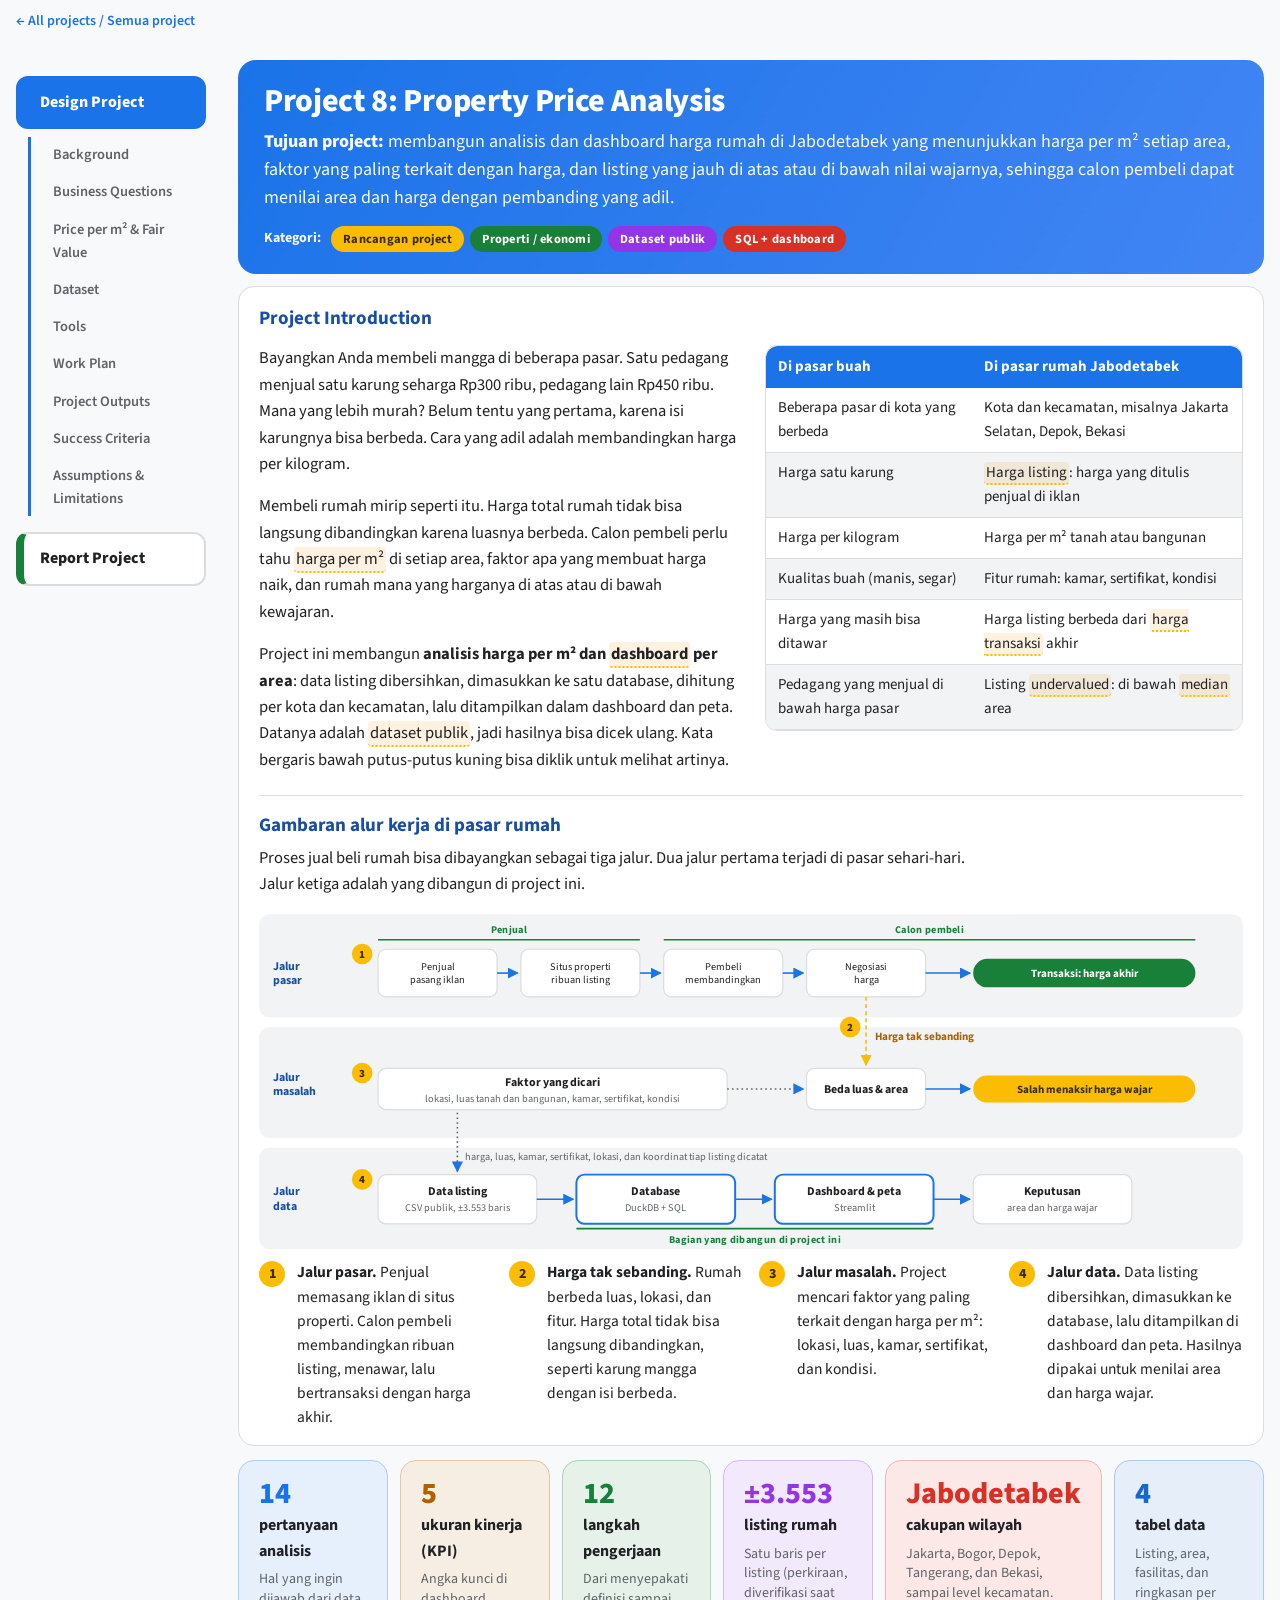
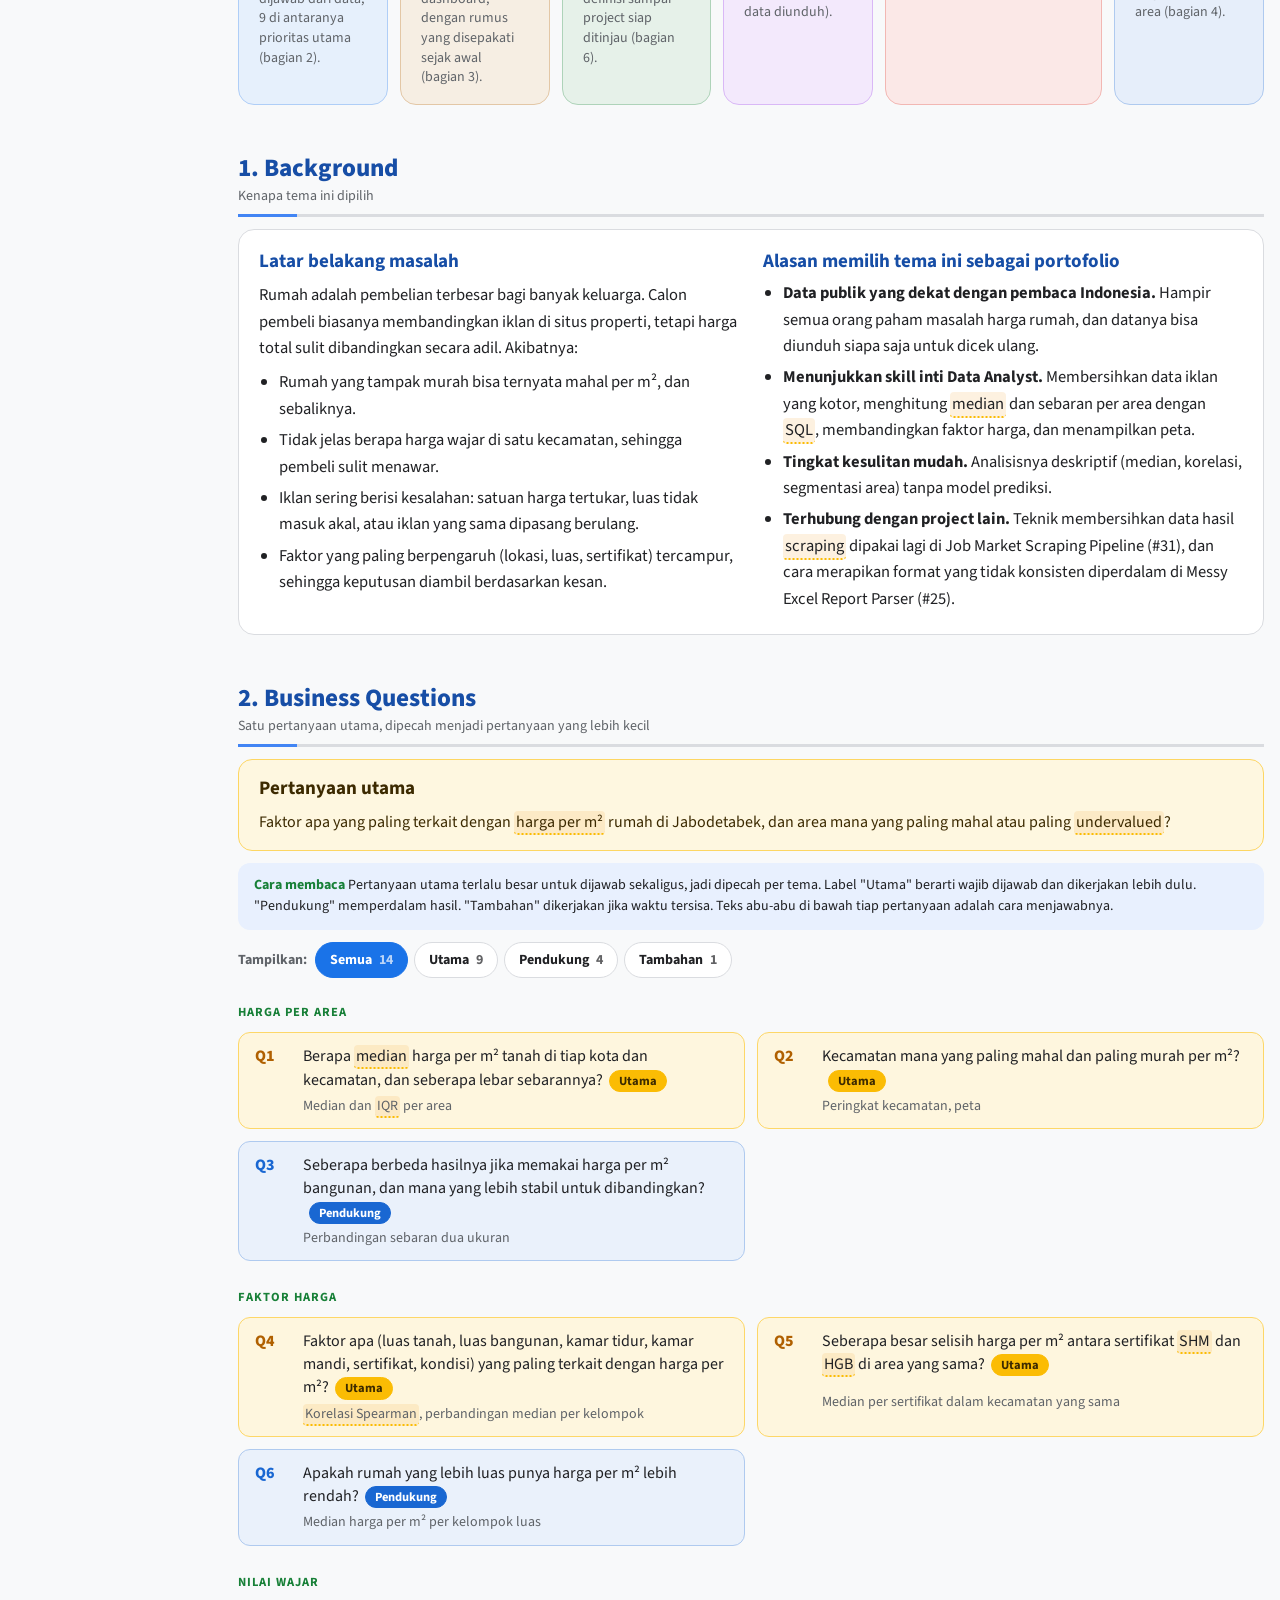
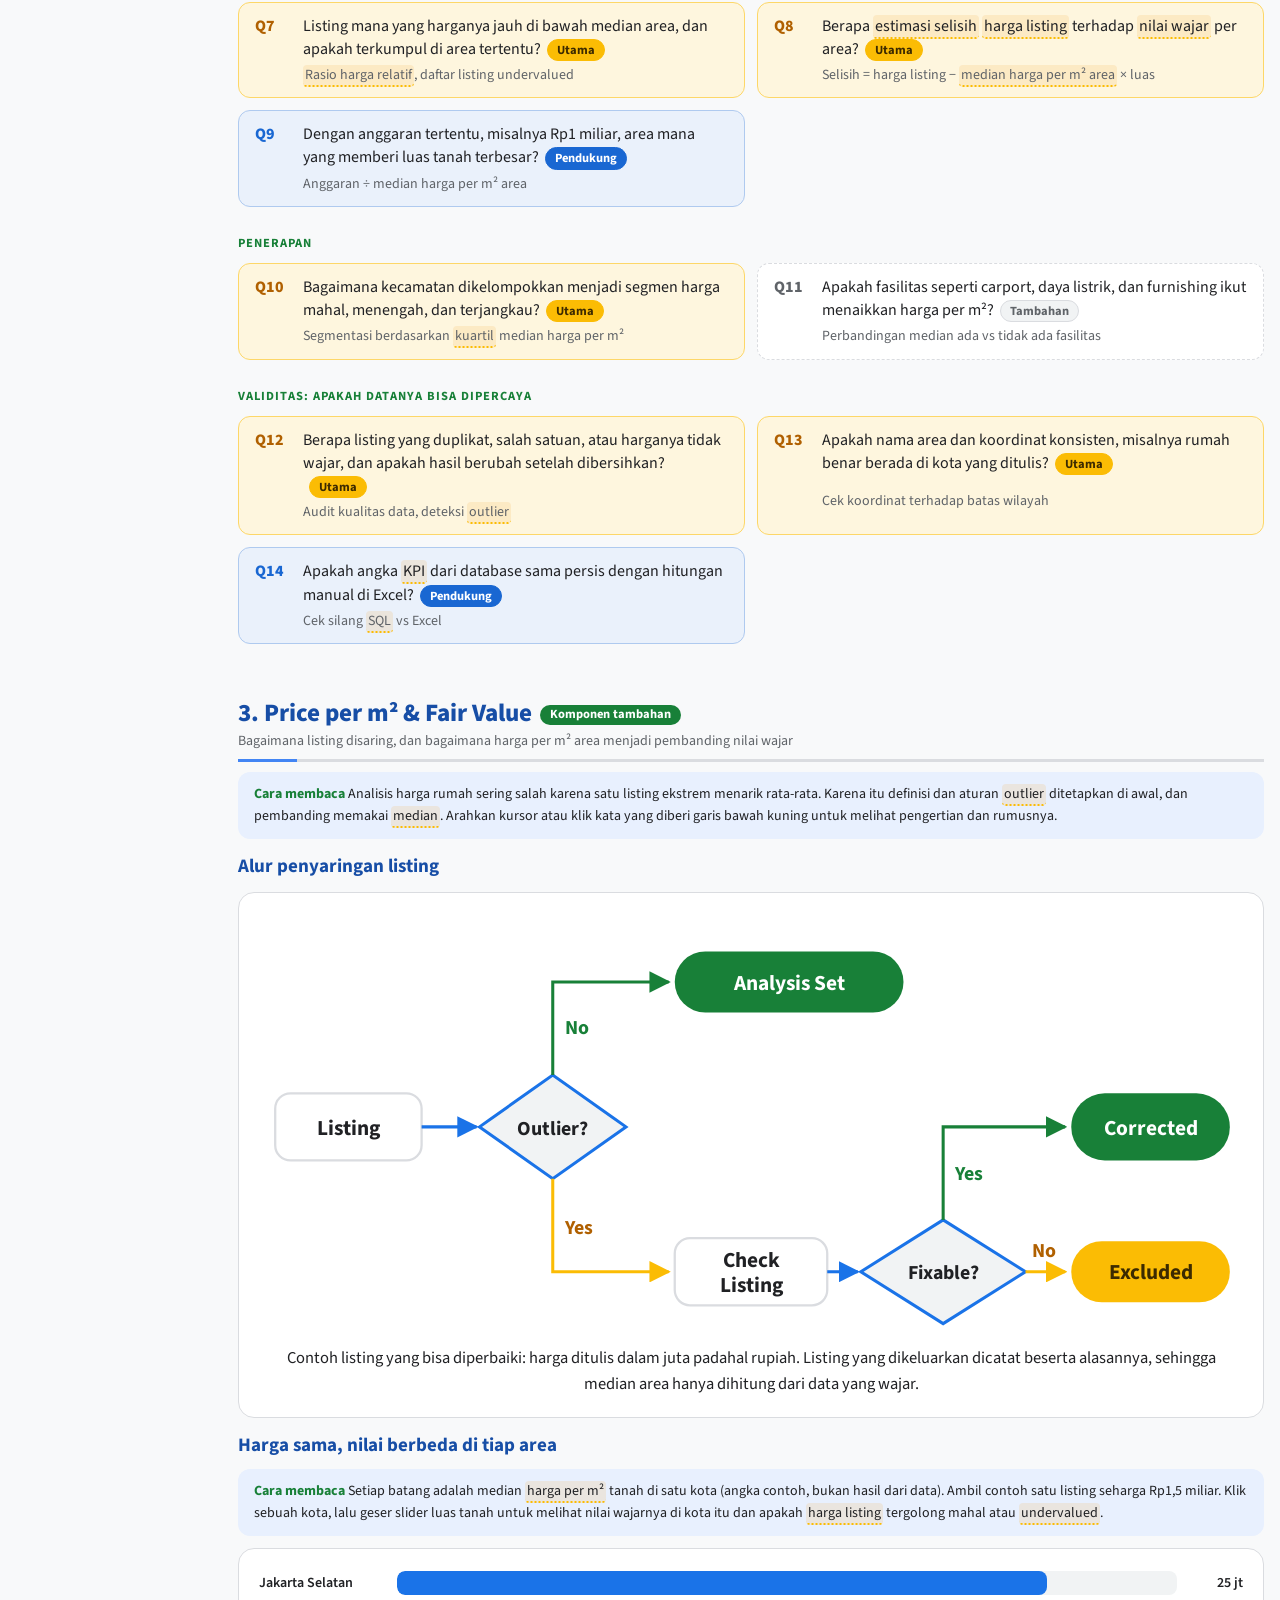
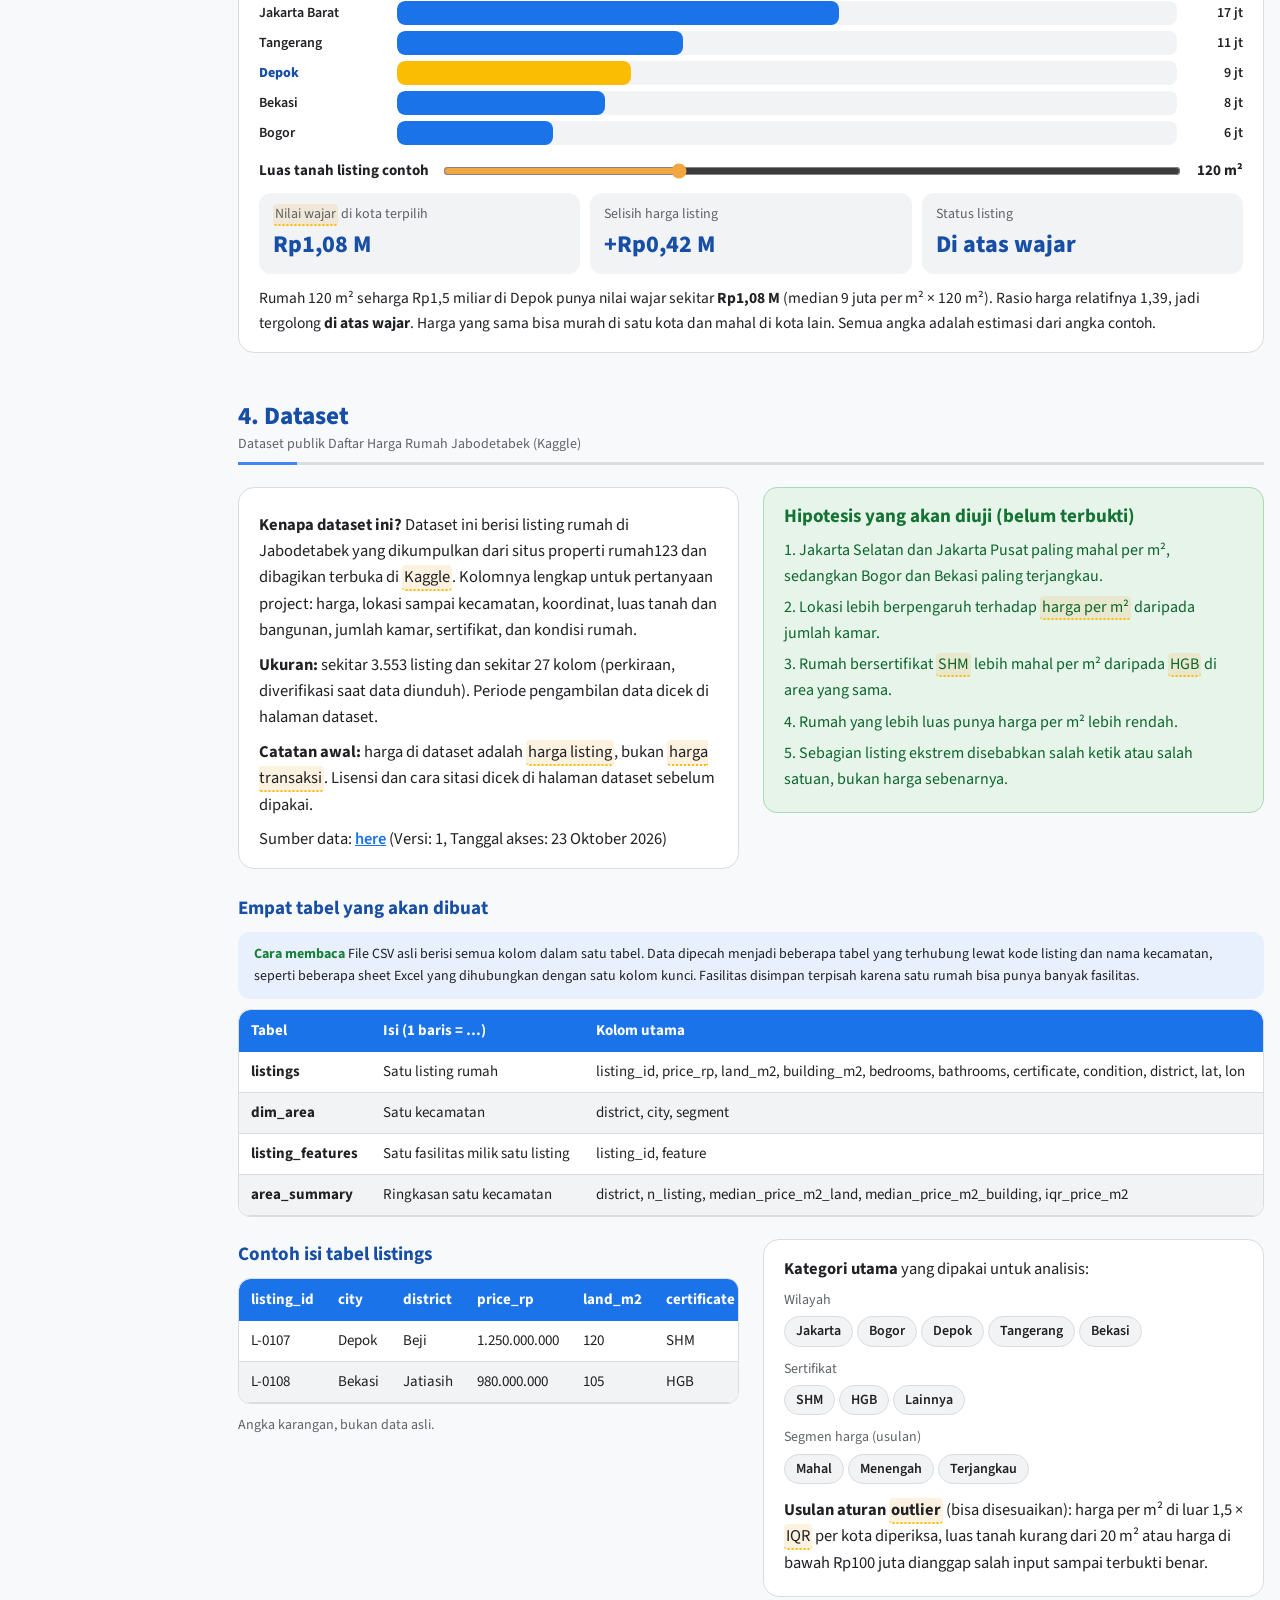
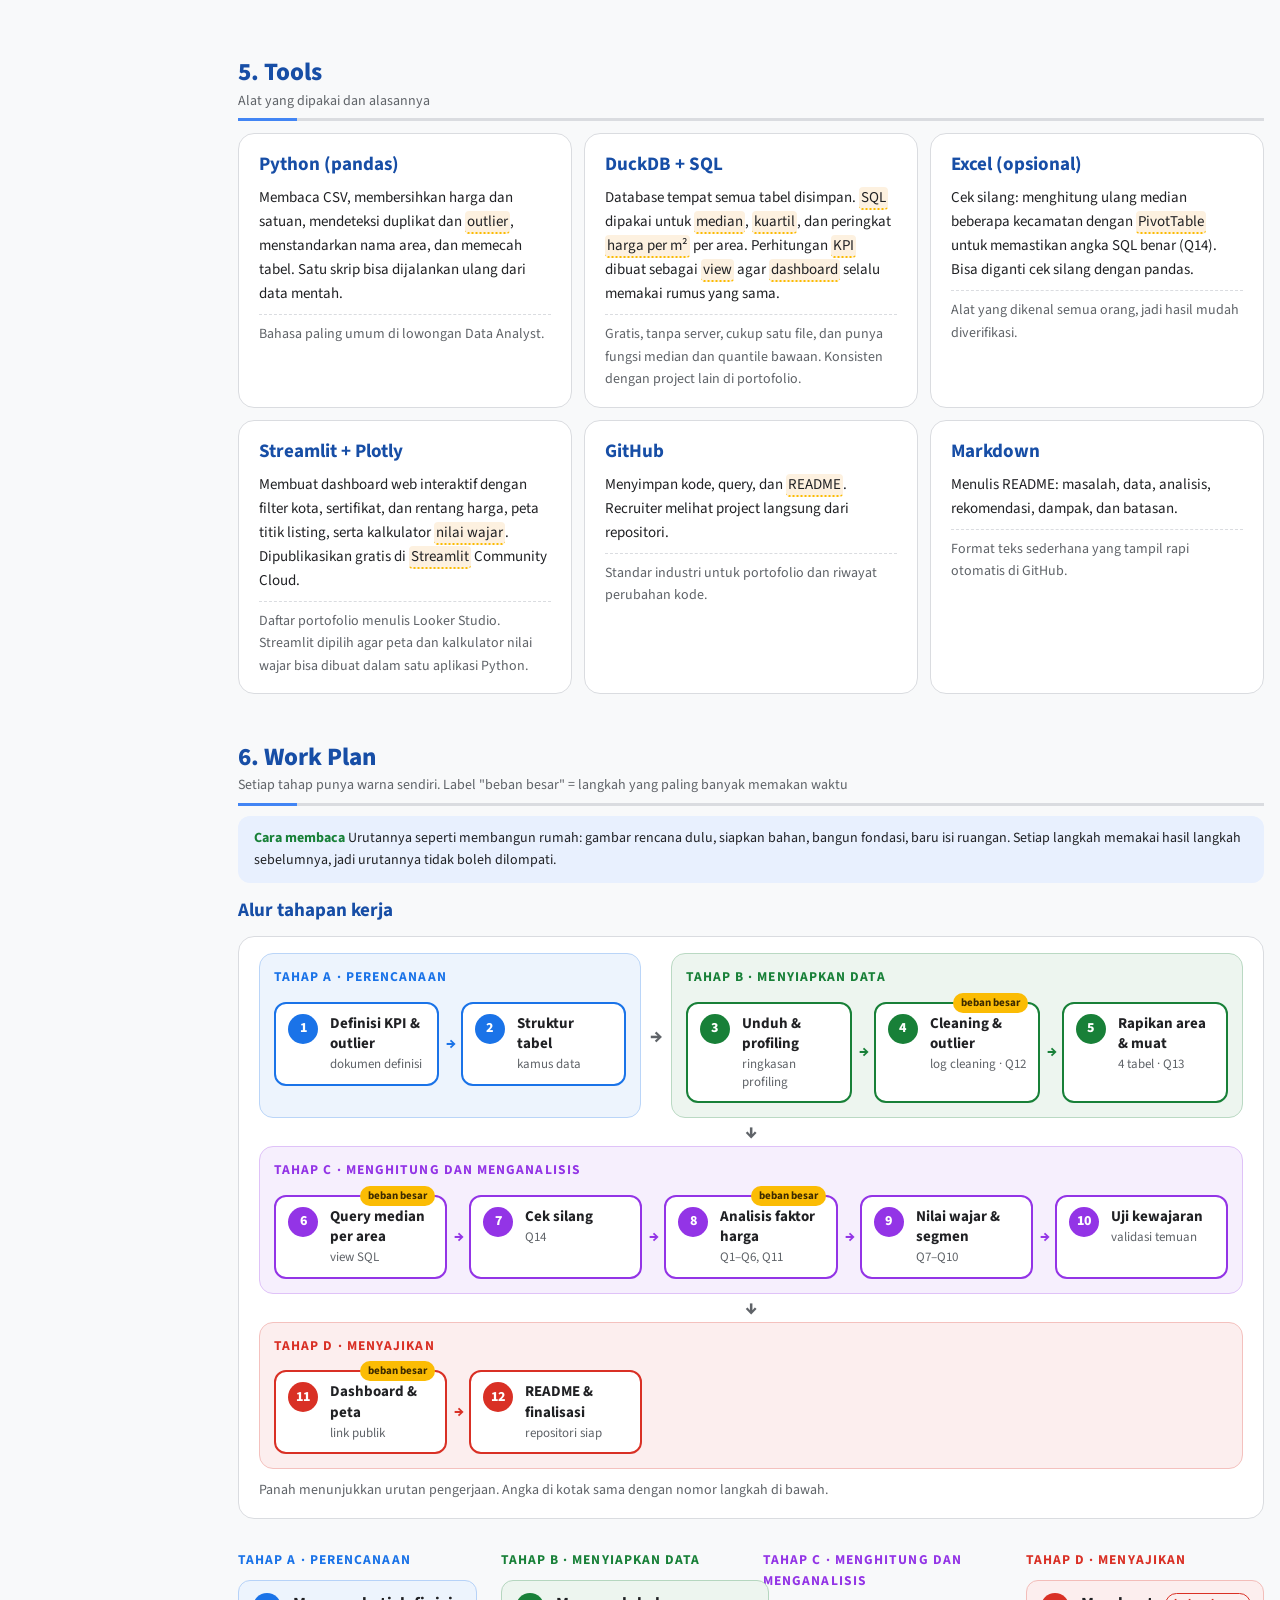
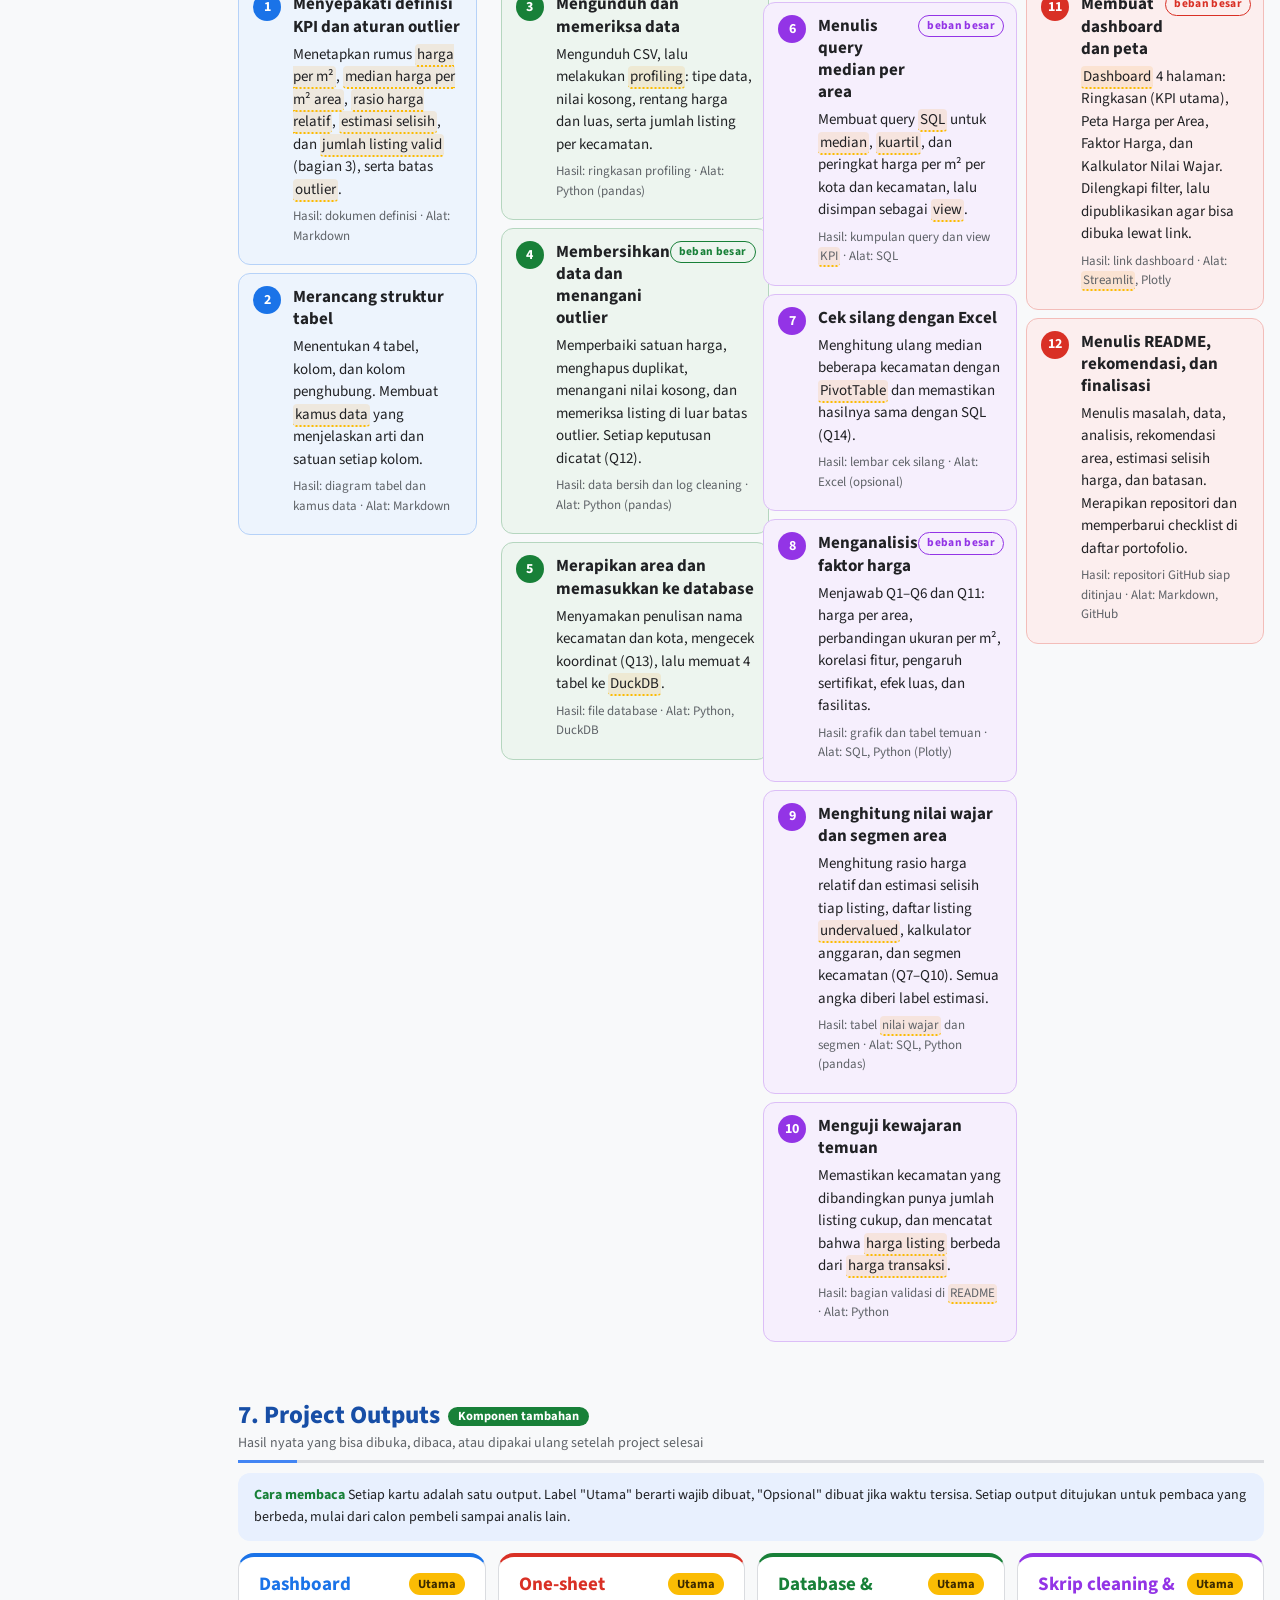
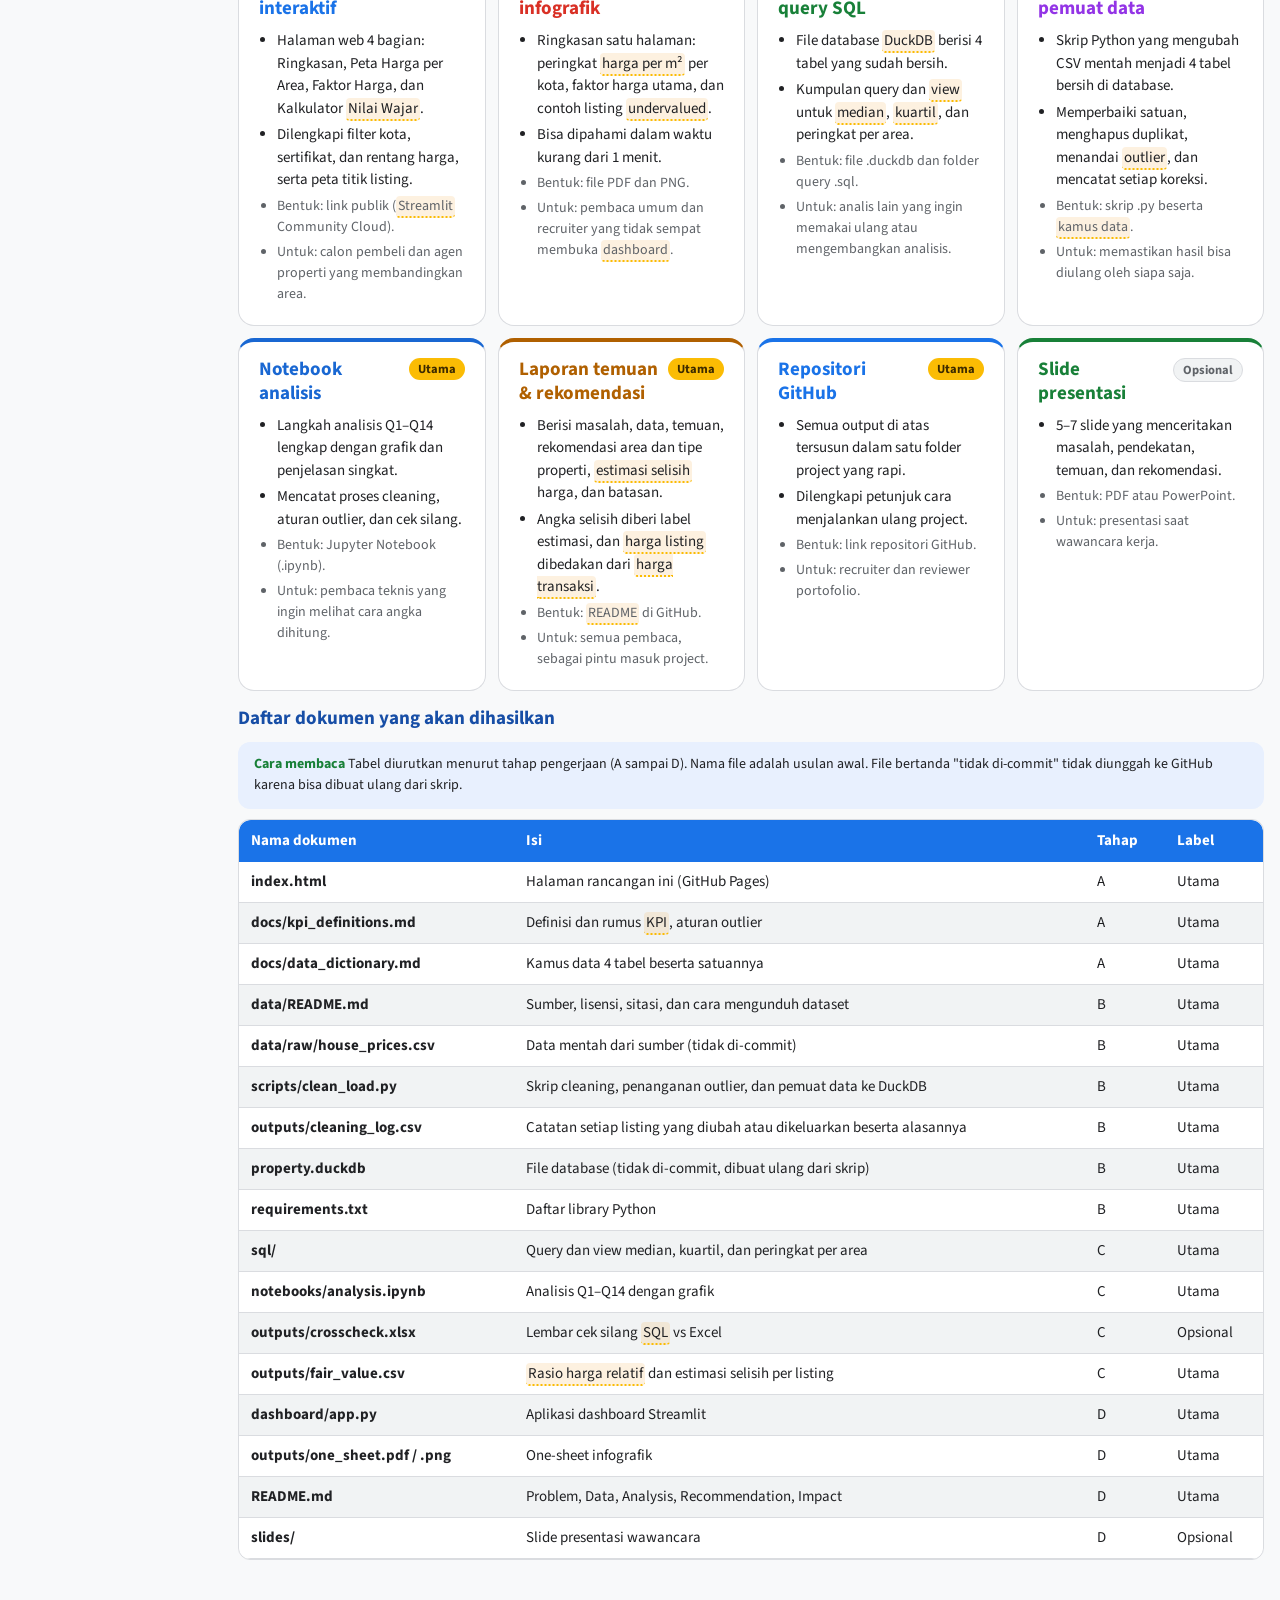
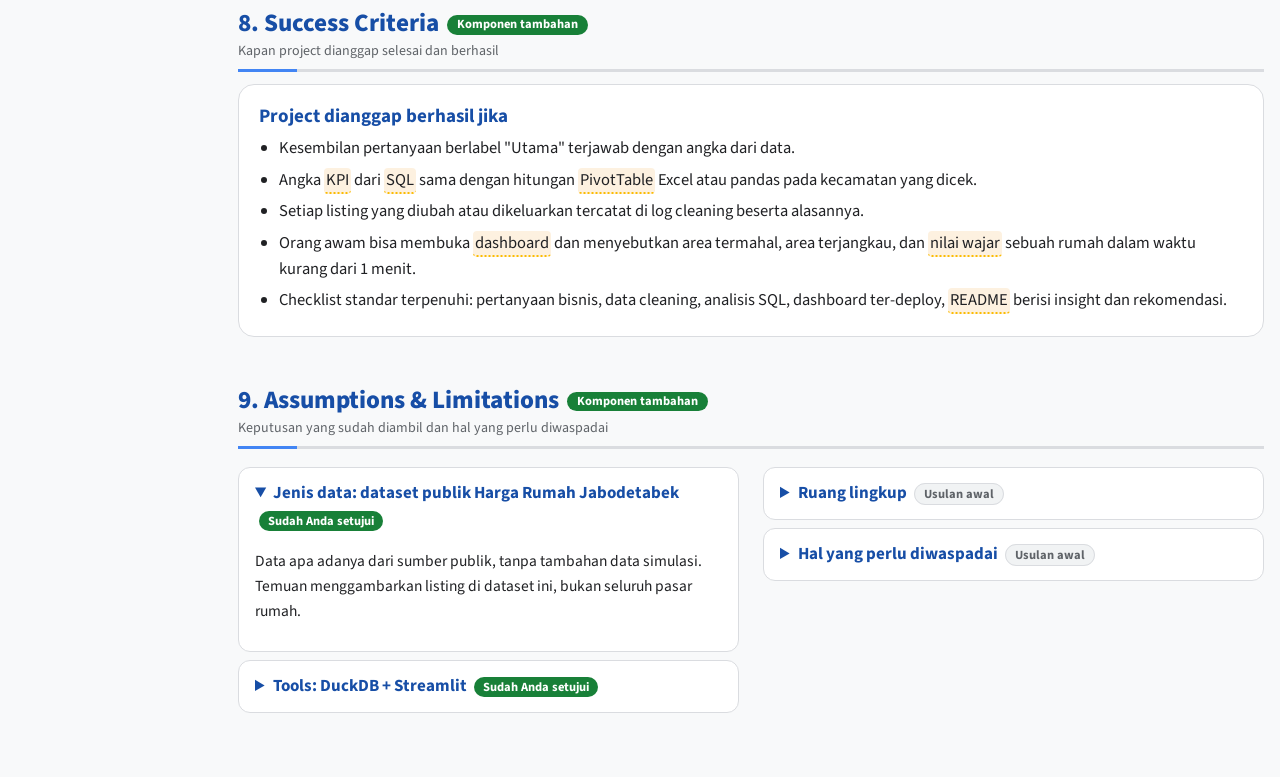
==== design-and-report/index.html @ ca3e6ab9 "Project 8: pipeline cleaning dan analisis, struktur design-and-report, README hasil Co-Authored-By: " ====
<!doctype html>
<html lang="id">
<head>
<meta charset="utf-8">
<meta name="viewport" content="width=device-width,initial-scale=1,viewport-fit=cover">
<title>Project 8: Property Price Analysis</title>
<meta name="claude:viewport-fit-sides" content="cover">
<meta name="description" content="Rancangan project portofolio Data Analyst: analisis harga rumah per m² di Jabodetabek, faktor harga, dan listing di atas atau di bawah nilai wajar, dengan SQL dan dashboard.">
<link rel="preconnect" href="https://fonts.googleapis.com"><link rel="preconnect" href="https://fonts.gstatic.com" crossorigin>
<link rel="stylesheet" href="https://fonts.googleapis.com/css2?family=Source+Sans+3:wght@400;600;700;800&display=swap">
<style>
/* Layout: tema terang ala Google (single theme, sengaja): latar putih keabuan, kartu putih;
   biru = struktur, kuning = penanda utama, hijau = info pendukung, merah = aksen.
   Skala huruf: H1 32 · H2 25 · H3 19 · body 16.5 · keterangan 14 · label 12.5 */
:root{color-scheme:light;
--bg:#F8F9FA;--card:#FFFFFF;--sub:#F1F3F4;--line:#DADCE0;
--ink:#202124;--head:#174EA6;--mut:#5F6368;
--navy:#1A73E8;--navy-ink:#FFFFFF;--teal:#188038;--amber:#FBBC04;--amber-ink:#3C2A00;--bar:#1A73E8;--soft:#E8F0FE;
--gb:#4285F4;--gr:#EA4335;--gy:#FBBC04;--gg:#34A853;
--navyH:#1A73E8;--amberH:#B06000;--tealH:#188038;--plumH:#9334E6;--roseH:#D93025;--skyH:#1967D2;--onph:#fff;
--f:"Source Sans 3",Calibri,Carlito,"Segoe UI",Arial,sans-serif;
--h1:clamp(26px,2.6vw,32px);--h2:clamp(21px,2vw,25px);--h3:19px;--body:16.5px;--small:14px;--label:12.5px}
[hidden]{display:none!important}
*{box-sizing:border-box}html{scroll-padding-top:64px;scroll-behavior:smooth}
body{margin:0;background:var(--bg);color:var(--ink);font:400 var(--body)/1.6 var(--f)}
body::before{content:"";position:fixed;inset:0 0 auto;height:env(safe-area-inset-top,0px);background:var(--bg);z-index:10}
main{max-width:880px;margin:0 auto;padding-block:16px 56px;padding-left:max(16px,env(safe-area-inset-left,0px));padding-right:max(16px,env(safe-area-inset-right,0px))}
b,strong{font-weight:700}
nav{position:sticky;top:env(safe-area-inset-top,0px);z-index:9;background:var(--bg);padding:8px 0;display:flex;gap:6px;overflow-x:auto}
nav a{flex:none;background:var(--card);border:1px solid var(--line);color:var(--ink);text-decoration:none;border-radius:999px;padding:6px 14px;font-size:var(--small);font-weight:600}
nav a:hover,nav a:focus-visible{background:var(--amber);border-color:var(--amber);color:var(--amber-ink);outline:none}
.banner{background:var(--navy);color:var(--navy-ink);border-radius:18px;padding:22px 26px}
.banner h1{margin:0 0 8px;font-size:var(--h1);font-weight:800;line-height:1.2;text-wrap:balance;letter-spacing:-.01em}.banner p{margin:0;font-size:18px;line-height:1.55;opacity:.97}.banner .goal b{font-weight:800}
.tags{display:flex;gap:6px;flex-wrap:wrap;margin-top:14px}
.tags{align-items:center}.tlab{font-size:var(--small);font-weight:700;margin-right:4px;opacity:.95}
.tag{border-radius:999px;padding:3px 12px;font-size:var(--label);font-weight:700;background:rgba(255,255,255,.2);letter-spacing:.02em}.tag.a{background:var(--amber);color:var(--amber-ink)}
.card{border-radius:16px;padding:16px 20px;background:var(--card);border:1px solid var(--line);margin:12px 0}
.card p{margin:8px 0}
h2{font-size:var(--h2);font-weight:800;color:var(--head);margin:48px 0 10px;padding-bottom:8px;border-bottom:2px solid var(--line);line-height:1.25;text-wrap:balance}
h2 small{display:block;font-size:var(--small);font-weight:400;color:var(--mut);margin-top:4px}
h3{font-size:var(--h3);font-weight:700;color:var(--head);margin:16px 0 6px;line-height:1.3}
.card h3:first-child,.card>div>h3:first-child{margin-top:4px}
.add{display:inline-block;vertical-align:middle;margin-left:8px;border-radius:999px;padding:2px 10px;font-size:var(--label);font-weight:700;background:var(--teal);color:#fff}
.how{background:var(--soft);border-radius:12px;padding:12px 16px;margin:10px 0;font-size:var(--small);line-height:1.55;color:var(--ink)}.how::before{content:"Cara membaca ";font-weight:700;color:var(--teal)}
.callout{border-radius:14px;padding:14px 20px;margin:12px 0;font-size:16px}.callout h4{margin:0 0 6px;font-size:var(--h3);font-weight:700}.callout p{margin:6px 0}
.callout.a{background:var(--amber);color:var(--amber-ink)}.callout.g{background:var(--teal);color:#fff}
.kpis{display:grid;grid-template-columns:repeat(3,1fr);gap:12px;margin:14px 0}.kpis .card{margin:0}
.kpi .v{font-size:30px;font-weight:800;display:block;line-height:1.15;color:var(--head);font-variant-numeric:tabular-nums}.kpi .l{display:block;font-weight:700;font-size:16px;margin-top:2px}.kpi .d{display:block;font-size:var(--small);line-height:1.4;margin-top:6px;color:var(--mut)}
.kpi.t{background:var(--teal);border-color:var(--teal);color:#fff}.kpi.am{background:var(--amber);border-color:var(--amber);color:var(--amber-ink)}
.kpi.t .v,.kpi.t .d,.kpi.am .v,.kpi.am .d{color:inherit}
table{border-collapse:collapse;width:100%;font-size:15px;background:var(--card);border-radius:12px;overflow:hidden}
th{background:var(--navy);color:var(--navy-ink);padding:9px 12px;text-align:left;vertical-align:top;font-weight:700}
td{padding:8px 12px;border-bottom:1px solid var(--line);vertical-align:top}
tr:nth-child(odd) td{background:var(--sub)}
.scroll{overflow-x:auto;border:1px solid var(--line);border-radius:12px;margin:10px 0}
.q{background:var(--card);border:1px solid var(--line);border-radius:12px;padding:12px 16px;margin:6px 0;display:grid;grid-template-columns:40px 1fr;gap:4px 8px;font-size:16px;line-height:1.45}
.q .id{font-weight:800;color:var(--head)}.q .m{grid-column:2;font-size:var(--small);color:var(--mut)}
.pri{display:inline-block;border-radius:999px;padding:1px 9px;font-size:var(--label);font-weight:700;margin-left:6px;background:var(--sub);border:1px solid var(--line);color:var(--mut)}.pri.M{background:var(--amber);border-color:var(--amber);color:var(--amber-ink)}.pri.S{background:var(--navy);border-color:var(--navy);color:#fff}
.theme{font-size:var(--label);font-weight:700;color:var(--teal);margin:20px 0 4px;text-transform:uppercase;letter-spacing:.08em}
.flow{display:flex;flex-wrap:wrap;align-items:center;gap:6px;margin:8px 0}
.flow span{border-radius:999px;padding:5px 12px;font-size:var(--small);font-weight:700;background:var(--sub);border:1px solid var(--line)}
.flow span.ng{background:var(--amber);border-color:var(--amber);color:var(--amber-ink)}.flow span.ok{background:var(--teal);border-color:var(--teal);color:#fff}.flow i{font-style:normal;color:var(--mut);font-size:var(--small)}
.row{display:flex;align-items:center;gap:8px;margin:6px 0;width:100%;font:inherit;font-size:var(--small);color:var(--ink);background:none;border:0;padding:0;cursor:pointer;text-align:left}
.row .n{width:96px;flex:none;font-weight:600}.row .tr{flex:1;background:var(--sub);border-radius:8px;height:24px;position:relative;overflow:hidden}
.row .b{position:absolute;left:0;top:0;bottom:0;border-radius:8px;background:var(--bar);transition:width .25s}
.row.sel .b{background:var(--amber)}.row.sel .n{color:var(--head);font-weight:800}
.row .c{width:58px;text-align:right;flex:none;font-variant-numeric:tabular-nums;font-weight:600}
.row:focus-visible{outline:3px solid var(--amber);outline-offset:2px;border-radius:8px}
.ctl{display:flex;align-items:center;gap:12px;margin:14px 0 10px;font-weight:700;font-size:15px}.ctl input{flex:1;accent-color:#F2A541}.ctl output{min-width:48px;text-align:right}
.res{display:grid;grid-template-columns:repeat(3,1fr);gap:10px;margin-top:10px}.res div{background:var(--sub);border-radius:12px;padding:10px 14px;font-size:var(--small);color:var(--mut)}.res b{display:block;font-size:24px;font-weight:800;color:var(--head);font-variant-numeric:tabular-nums}
.steps{counter-reset:s;display:grid;gap:8px;margin:10px 0;padding:0;list-style:none}
.steps li{background:var(--card);border:1px solid var(--line);border-radius:12px;padding:12px 14px 12px 54px;position:relative}
.steps li::before{counter-increment:s;content:counter(s);position:absolute;left:14px;top:12px;width:28px;height:28px;border-radius:50%;background:var(--navy);color:#fff;font-weight:700;display:grid;place-items:center;font-size:14px}
.steps li.L::before{background:var(--amber);color:var(--amber-ink)}
.steps b.t{display:block;font-size:17px;color:var(--head);line-height:1.3}.steps p{margin:6px 0;font-size:15px;line-height:1.5}.steps .meta{font-size:13px;color:var(--mut)}
.phase{font-size:var(--label);font-weight:700;color:var(--teal);margin:18px 0 0;text-transform:uppercase;letter-spacing:.08em}
.tools{display:grid;grid-template-columns:repeat(2,1fr);gap:12px;margin:12px 0}.tools .card{margin:0}
.tools b{display:block;font-size:var(--h3);color:var(--head)}.tools .r{font-size:15px;margin:6px 0 0}.tools .alt{font-size:var(--small);color:var(--mut);margin:8px 0 0;padding-top:8px;border-top:1px dashed var(--line)}
details{background:var(--card);border:1px solid var(--line);border-radius:12px;padding:12px 16px;margin:8px 0}summary{cursor:pointer;font-weight:700;font-size:17px;color:var(--head)}details p{font-size:15.5px}
.pill{border-radius:999px;padding:1px 9px;font-size:var(--label);font-weight:700;background:var(--teal);color:#fff;margin-left:4px}.pill.d{background:var(--sub);border:1px solid var(--line);color:var(--mut)}
.chip{display:inline-block;border-radius:999px;padding:3px 11px;margin:3px 4px 3px 0;font-size:var(--small);font-weight:600;background:var(--sub);border:1px solid var(--line)}
.tm{border-bottom:2px dotted var(--amber);background:rgba(242,165,65,.16);border-radius:4px;padding:0 2px;cursor:help}
#tip{position:fixed;display:none;max-width:320px;white-space:pre-line;background:#202124;color:#fff;padding:10px 12px;border-radius:12px;font-size:var(--small);line-height:1.4;z-index:20;box-shadow:0 6px 20px rgba(0,0,0,.25)}
ul.tight{margin:6px 0;padding-left:20px}ul.tight li{margin:5px 0}
.intro>.layout{grid-column:1/-1}
.layout{margin-top:14px;padding-top:14px;border-top:1px solid var(--line)}.layout .lead{margin:4px 0 10px;max-width:90ch}
.figw{overflow-x:auto;margin:8px 0}.figw svg{display:block;width:100%;min-width:860px;height:auto;font-family:var(--f)}
.figw .lane{fill:var(--sub)}.figw .box{fill:var(--card);stroke:var(--line);stroke-width:1.5}.figw .box.hi{stroke:var(--bar);stroke-width:2.5}
.figw text{fill:var(--ink)}.figw .ln{font-size:15px;font-weight:700;fill:var(--head)}.figw .gl{font-size:13px;font-weight:700;fill:var(--teal);letter-spacing:.03em}
.figw .bt{font-size:13px}.figw .b{font-size:15px;font-weight:700}.figw .st{font-size:13px;fill:var(--mut)}
.figw .grp{stroke:var(--teal);stroke-width:2}.figw .ar{stroke:var(--bar);stroke-width:2}.figw .ah{fill:var(--bar)}
.figw .ng,.figw .ngs{stroke:var(--amber);stroke-width:2;stroke-dasharray:5 4}.figw .aha{fill:var(--amber)}.figw .nl{font-size:14px;font-weight:700;fill:var(--amberH)}
.figw .dt{stroke:var(--mut);stroke-width:2;stroke-dasharray:2 4}
.figw .okb{fill:var(--teal)}.figw .scb{fill:var(--amber)}.figw .wt{fill:#fff;font-size:14px;font-weight:700}.figw .at{fill:var(--amber-ink);font-size:14px;font-weight:700}
.figw .mk{fill:var(--amber)}.figw .mt{fill:var(--amber-ink);font-size:14px;font-weight:800}
.legend{counter-reset:l;list-style:none;padding:0;margin:10px 0 0;display:grid;gap:10px}
.legend li{counter-increment:l;position:relative;padding-left:38px;font-size:15.5px;line-height:1.55}
.legend li::before{content:counter(l);position:absolute;left:0;top:1px;width:26px;height:26px;border-radius:50%;background:var(--amber);color:var(--amber-ink);font-weight:800;font-size:14px;display:grid;place-items:center}
@media (min-width:1000px){.legend{grid-template-columns:repeat(4,1fr);gap:16px}}
.kpi{--h:var(--navyH);background:color-mix(in srgb,var(--h) 11%,var(--card));border-color:color-mix(in srgb,var(--h) 35%,var(--card))}
.kpi .v{color:var(--h)}.kpi .l{color:var(--ink)}.kpi .d{color:var(--mut)}
.q[data-p="M"]{background:color-mix(in srgb,var(--amber) 13%,var(--card));border-color:color-mix(in srgb,var(--amber) 60%,var(--card))}
.q[data-p="S"]{background:color-mix(in srgb,var(--skyH) 9%,var(--card));border-color:color-mix(in srgb,var(--skyH) 35%,var(--card))}
.q[data-p="N"]{border-style:dashed}
.q[data-p="M"] .id{color:var(--amberH)}.q[data-p="S"] .id{color:var(--skyH)}.q[data-p="N"] .id{color:var(--mut)}
.pri.S{background:var(--skyH);border-color:var(--skyH);color:var(--onph)}
.fbar{display:flex;flex-wrap:wrap;align-items:center;gap:6px;margin:12px 0 4px}.fbar span{font-size:var(--small);font-weight:700;color:var(--mut);margin-right:2px}
.fb{font:inherit;font-size:var(--small);font-weight:700;cursor:pointer;border-radius:999px;padding:6px 14px;border:1px solid var(--line);background:var(--card);color:var(--ink)}
.fb i{font-style:normal;opacity:.7;margin-left:4px}.fb:hover{border-color:var(--bar)}.fb:focus-visible{outline:3px solid var(--amber);outline-offset:2px}
.fb.on{background:var(--navy);border-color:var(--navy);color:#fff}.fb.on[data-f="M"]{background:var(--amber);border-color:var(--amber);color:var(--amber-ink)}.fb.on[data-f="S"]{background:var(--skyH);border-color:var(--skyH);color:var(--onph)}
.defs p{margin:0 0 12px}.defs p:last-child{margin:0}
.fx{display:inline-block;margin:2px 0;padding:1px 9px;border-radius:8px;background:color-mix(in srgb,var(--tealH) 12%,var(--card));border:1px solid color-mix(in srgb,var(--tealH) 40%,var(--card));color:var(--tealH);font-weight:700;font-size:15px;white-space:normal}
.figw.fl svg{min-width:520px;max-width:1000px;margin:0 auto}.flowfull .card{padding:20px 24px}.flowfull .card>p{text-align:center;margin:12px 0 0}.figw .dia{fill:var(--sub);stroke:var(--bar);stroke-width:2}.figw .b2{font-size:14px;font-weight:700}
.figw .arT{fill:none;stroke:var(--teal);stroke-width:2}.figw .aht{fill:var(--teal)}.figw .arA{fill:none;stroke:var(--amber);stroke-width:2}.figw .aha2{fill:var(--amber)}
.figw .lt{font-size:13px;font-weight:700;fill:var(--tealH)}.figw .la{font-size:13px;font-weight:700;fill:var(--amberH)}
.ph .phase{color:var(--ph);font-size:13.5px}
.ph .steps li{background:color-mix(in srgb,var(--ph) 8%,var(--card));border-color:color-mix(in srgb,var(--ph) 32%,var(--card))}
.ph .steps li::before,.ph .steps li.L::before{background:var(--ph);color:var(--onph)}
.ph .steps b.t{color:var(--ink)}
.steps li.L::after{content:"beban besar";position:absolute;right:12px;top:12px;font-size:11.5px;font-weight:700;letter-spacing:.03em;padding:1px 8px;border-radius:999px;border:1px solid var(--ph,var(--amber));color:var(--ph,var(--amber))}
.steps li.L b.t{padding-right:84px}
.banner{background:linear-gradient(120deg,#1A73E8,#4285F4)}
h2{border-bottom:3px solid transparent;border-image:linear-gradient(90deg,var(--gb) 0 60px,var(--line) 60px) 1}
nav a:nth-child(4n+1):hover{background:var(--gb);border-color:var(--gb);color:#fff}nav a:nth-child(4n+2):hover{background:var(--gr);border-color:var(--gr);color:#fff}nav a:nth-child(4n+4):hover{background:var(--gg);border-color:var(--gg);color:#fff}
.callout.g{background:#E6F4EA;color:#0D652D;border:1px solid #A8DAB5}.callout.g h4{color:#137333}
.callout.a{background:#FEF7E0;color:#3C2A00;border:1px solid #FDD663}
.outs{display:grid;gap:12px;margin:12px 0}.outs .card{margin:0}
.out{--h:var(--navyH);border-top:4px solid var(--h)}
.out .oh{display:flex;align-items:flex-start;justify-content:space-between;gap:8px}.out .oh b{font-size:var(--h3);color:var(--h);line-height:1.3}
.ob{flex:none;border-radius:999px;padding:1px 9px;font-size:var(--label);font-weight:700;background:var(--amber);color:var(--amber-ink)}.ob.opt{background:var(--sub);border:1px solid var(--line);color:var(--mut)}
.out ul{margin:8px 0 0;padding-left:18px;font-size:15px;line-height:1.5}.out li{margin:4px 0}
.out li:nth-last-child(-n+2){color:var(--mut);font-size:14px}
@media (min-width:700px){.outs{grid-template-columns:repeat(2,1fr)}}
@media (min-width:1280px){.outs{grid-template-columns:repeat(4,1fr)}}
/* layar lebar: nav jadi sidebar, konten dibagi kolom */
.two{display:grid;gap:0 24px;align-items:start}.two>*{min-width:0}
.qgrid{display:grid;gap:0 12px}.qgrid>*{min-width:0}
@media (min-width:1000px){
main{max-width:1480px}
.two,.qgrid{grid-template-columns:1fr 1fr}.qgrid .theme{grid-column:1/-1}
.kpis{grid-template-columns:repeat(6,1fr)}.tools{grid-template-columns:repeat(3,1fr)}
.intro{display:grid;grid-template-columns:1fr 1fr;column-gap:28px;align-items:start}.intro h3{grid-column:1/-1}.intro>p{grid-column:1}.intro>.scroll{grid-column:2;grid-row:2/span 3;margin-top:8px}
.phases{display:grid;grid-template-columns:repeat(2,1fr);gap:0 24px}.phases>*{min-width:0}
}
@media (min-width:1280px){
main{display:grid;grid-template-columns:190px minmax(0,1fr);column-gap:32px}
main>*{grid-column:2}
main>nav{grid-column:1;grid-row:1/span 60;align-self:start;flex-direction:column;padding-top:16px}
main>nav a{border-radius:10px;font-size:15px;padding:8px 14px}
.phases{grid-template-columns:repeat(4,1fr)}
}
@media (max-width:620px){.kpis,.res{grid-template-columns:1fr 1fr}.tools{grid-template-columns:1fr}.row .n{width:78px}.banner{padding:18px}}
@media (prefers-reduced-motion:reduce){html{scroll-behavior:auto}.row .b{transition:none}}
/* tambahan */
.card a{color:var(--navy);font-weight:600}
.row .n{width:130px}
.tag.c1{background:#188038;color:#fff}.tag.c2{background:#9334E6;color:#fff}.tag.c3{background:#D93025;color:#fff}.tag.c4{background:#fff;color:#174EA6}
.wf{display:grid;gap:0}
.wrow{display:grid;gap:0}
.wl{--c:var(--navyH);background:color-mix(in srgb,var(--c) 8%,var(--card));border:1px solid color-mix(in srgb,var(--c) 30%,var(--card));border-radius:14px;padding:12px 14px 14px;min-width:0}
.wl h4{margin:0 0 6px;color:var(--c);font-size:13.5px;font-weight:700;text-transform:uppercase;letter-spacing:.08em}
.ws{display:grid;gap:24px;padding-top:8px}
.wb{position:relative;background:var(--card);border:2px solid var(--c);border-radius:12px;padding:10px 12px 10px 54px;font-size:15px;line-height:1.35;min-height:56px}
.wb .n{position:absolute;left:12px;top:10px;width:30px;height:30px;border-radius:50%;background:var(--c);color:var(--onph);display:grid;place-items:center;font-weight:800;font-size:14px}
.wb b{display:block;color:var(--ink)}.wb .s{display:block;font-size:13px;color:var(--mut);margin-top:2px}
.wb.L::before{content:"beban besar";position:absolute;top:-11px;right:10px;background:var(--amber);color:var(--amber-ink);font-size:11px;font-weight:700;padding:0 8px;border-radius:999px;line-height:20px}
.wb::after{content:"↓";position:absolute;left:50%;bottom:-23px;transform:translateX(-50%);color:var(--c);font-weight:800;font-size:16px}
.ws>.wb:last-child::after{content:none}
.wsep{text-align:center;color:var(--mut);font-weight:800;font-size:20px;line-height:28px}.wsep::before{content:"↓"}
@media (min-width:1200px){
.wrow{grid-template-columns:2fr 30px 3fr;align-items:stretch}
.wrow>.wsep{display:grid;place-items:center}.wrow>.wsep::before{content:"→"}
.ws{grid-template-columns:repeat(var(--k),minmax(0,1fr));gap:22px}
.wl[style*="--k:5"] .ws{grid-template-columns:repeat(5,minmax(0,1fr))}
.wb::after{content:"→";left:auto;right:-19px;bottom:auto;top:50%;transform:translateY(-50%)}
}
@media (max-width:620px){.row .n{width:112px;font-size:13px}}

.tab{flex:none;font:inherit;font-size:15px;font-weight:800;cursor:pointer;background:var(--card);border:2px solid var(--line);color:var(--ink);border-radius:999px;padding:6px 16px}
.tab[data-t=design]{--c:var(--navy)}.tab[data-t=report]{--c:var(--teal)}
.tab:hover{border-color:var(--c)}.tab.on{background:var(--c);border-color:var(--c);color:#fff}.tab:focus-visible{outline:3px solid var(--amber);outline-offset:2px}
.links{display:contents}.links[data-tab=design]{--ac:var(--navy)}.links[data-tab=report]{--ac:var(--teal)}
.links a{font-size:13.5px;font-weight:600;color:var(--mut);padding:5px 12px}
.pane code{font-size:.92em;background:var(--sub);border-radius:4px;padding:1px 5px;overflow-wrap:anywhere}
.pane pre{background:var(--sub);border:1px solid var(--line);border-radius:12px;padding:12px 16px;overflow-x:auto;font-size:14px;line-height:1.5}.pane pre code{background:none;padding:0;overflow-wrap:normal}
.pill.p{background:var(--amber);color:var(--amber-ink)}
.callout a{color:inherit;font-weight:700;text-decoration:underline}
@media (min-width:1280px){
main>nav{gap:8px}
.tab{border-radius:12px;font-size:16px;padding:12px 16px;text-align:left;border-left:8px solid var(--c)}
.links{display:flex;flex-direction:column;gap:2px;margin:0 0 8px 12px;padding-left:12px;border-left:3px solid var(--ac)}
main>nav .links a{background:none;border:0;border-radius:8px;font-size:14.5px;font-weight:600;color:var(--mut);padding:6px 10px}
main>nav .links a:hover,main>nav .links a:focus-visible{background:var(--soft);color:var(--head)}
}
</style>

</head>
<body>
<a href="https://bagusbernadi.github.io/" style="display:inline-block;margin:12px 16px;font:600 14px/1.4 'Source Sans 3',Arial,sans-serif;color:#1A73E8;text-decoration:none">← All projects / Semua project</a>
<main>
<nav aria-label="Project navigation"><button type="button" class="tab on" data-t="design" aria-expanded="true" aria-controls="design">Design Project</button><div class="links" data-tab="design"><a href="#s1">Background</a><a href="#s2">Business Questions</a><a href="#s3">Price per m² &amp; Fair Value</a><a href="#s4">Dataset</a><a href="#s5">Tools</a><a href="#s6">Work Plan</a><a href="#s7">Project Outputs</a><a href="#s8">Success Criteria</a><a href="#s9">Assumptions &amp; Limitations</a></div><button type="button" class="tab" data-t="report" aria-expanded="false" aria-controls="report">Report Project</button><div class="links" data-tab="report" hidden><a href="#rp1">Problem</a><a href="#rp2">Data</a><a href="#rp3">Analysis</a><a href="#rp4">Recommendation</a><a href="#rp5">Impact</a><a href="#rp6">Batasan</a></div></nav>

<header class="banner"><h1>Project 8: Property Price Analysis</h1>
<p class="goal"><b>Tujuan project:</b> membangun analisis dan dashboard harga rumah di Jabodetabek yang menunjukkan harga per m² setiap area, faktor yang paling terkait dengan harga, dan listing yang jauh di atas atau di bawah nilai wajarnya, sehingga calon pembeli dapat menilai area dan harga dengan pembanding yang adil.</p>
<div class="tags"><span class="tlab">Kategori:</span><span class="tag a">Rancangan project</span><span class="tag c1">Properti / ekonomi</span><span class="tag c2">Dataset publik</span><span class="tag c3">SQL + dashboard</span></div></header>

<div class="pane" id="design" data-tab="design">
<section class="card intro">
<h3>Project Introduction</h3>
<p>Bayangkan Anda membeli mangga di beberapa pasar. Satu pedagang menjual satu karung seharga Rp300 ribu, pedagang lain Rp450 ribu. Mana yang lebih murah? Belum tentu yang pertama, karena isi karungnya bisa berbeda. Cara yang adil adalah membandingkan harga per kilogram.</p>
<p>Membeli rumah mirip seperti itu. Harga total rumah tidak bisa langsung dibandingkan karena luasnya berbeda. Calon pembeli perlu tahu harga per m² di setiap area, faktor apa yang membuat harga naik, dan rumah mana yang harganya di atas atau di bawah kewajaran.</p>
<div class="scroll"><table><tr><th>Di pasar buah</th><th>Di pasar rumah Jabodetabek</th></tr>
<tr><td>Beberapa pasar di kota yang berbeda</td><td>Kota dan kecamatan, misalnya Jakarta Selatan, Depok, Bekasi</td></tr>
<tr><td>Harga satu karung</td><td>Harga listing: harga yang ditulis penjual di iklan</td></tr>
<tr><td>Harga per kilogram</td><td>Harga per m² tanah atau bangunan</td></tr>
<tr><td>Kualitas buah (manis, segar)</td><td>Fitur rumah: kamar, sertifikat, kondisi</td></tr>
<tr><td>Harga yang masih bisa ditawar</td><td>Harga listing berbeda dari harga transaksi akhir</td></tr>
<tr><td>Pedagang yang menjual di bawah harga pasar</td><td>Listing undervalued: di bawah median area</td></tr>
</table></div>
<p>Project ini membangun <b>analisis harga per m² dan dashboard per area</b>: data listing dibersihkan, dimasukkan ke satu database, dihitung per kota dan kecamatan, lalu ditampilkan dalam dashboard dan peta. Datanya adalah dataset publik, jadi hasilnya bisa dicek ulang. Kata bergaris bawah putus-putus kuning bisa diklik untuk melihat artinya.</p>
<div class="layout">
<h3>Gambaran alur kerja di pasar rumah</h3>
<p class="lead">Proses jual beli rumah bisa dibayangkan sebagai tiga jalur. Dua jalur pertama terjadi di pasar sehari-hari. Jalur ketiga adalah yang dibangun di project ini.</p>
<div class="figw"><svg viewBox="0 0 1240 432" role="img" aria-label="Alur pasar rumah: jalur pasar dari penjual memasang iklan sampai transaksi, jalur masalah ketika harga sulit dibandingkan, dan jalur data menuju database, dashboard, dan keputusan area serta harga wajar"><defs><marker id="mN" viewBox="0 0 10 10" refX="9" refY="5" markerWidth="7" markerHeight="7" orient="auto"><path class="ah" d="M0 0L10 5L0 10z"/></marker><marker id="mA" viewBox="0 0 10 10" refX="9" refY="5" markerWidth="7" markerHeight="7" orient="auto"><path class="aha" d="M0 0L10 5L0 10z"/></marker></defs>
<rect class="lane" x="0" y="8" width="1240" height="130" rx="14"/><rect class="lane" x="0" y="150" width="1240" height="140" rx="14"/><rect class="lane" x="0" y="302" width="1240" height="128" rx="14"/>
<text class="ln" x="18" y="78">Jalur</text><text class="ln" x="18" y="96">pasar</text><text class="ln" x="18" y="218">Jalur</text><text class="ln" x="18" y="236">masalah</text><text class="ln" x="18" y="362">Jalur</text><text class="ln" x="18" y="380">data</text>
<line class="grp" x1="150" x2="480" y1="40" y2="40"/><text class="gl" x="315" y="32" text-anchor="middle">Penjual</text>
<line class="grp" x1="510" x2="1180" y1="40" y2="40"/><text class="gl" x="845" y="32" text-anchor="middle">Calon pembeli</text>
<rect class="box" x="150" y="52" width="150" height="60" rx="10"/><text class="bt" x="225" y="78" text-anchor="middle">Penjual</text><text class="bt" x="225" y="95" text-anchor="middle">pasang iklan</text>
<line class="ar" x1="300" x2="326" y1="82" y2="82" marker-end="url(#mN)"/>
<rect class="box" x="330" y="52" width="150" height="60" rx="10"/><text class="bt" x="405" y="78" text-anchor="middle">Situs properti</text><text class="bt" x="405" y="95" text-anchor="middle">ribuan listing</text>
<line class="ar" x1="480" x2="506" y1="82" y2="82" marker-end="url(#mN)"/>
<rect class="box" x="510" y="52" width="150" height="60" rx="10"/><text class="bt" x="585" y="78" text-anchor="middle">Pembeli</text><text class="bt" x="585" y="95" text-anchor="middle">membandingkan</text>
<line class="ar" x1="660" x2="686" y1="82" y2="82" marker-end="url(#mN)"/>
<rect class="box" x="690" y="52" width="150" height="60" rx="10"/><text class="bt" x="765" y="78" text-anchor="middle">Negosiasi</text><text class="bt" x="765" y="95" text-anchor="middle">harga</text>
<line class="ar" x1="840" x2="896" y1="82" y2="82" marker-end="url(#mN)"/>
<rect class="okb" x="900" y="64" width="280" height="36" rx="18"/><text class="wt" x="1040" y="87" text-anchor="middle">Transaksi: harga akhir</text>
<line class="ng" x1="765" x2="765" y1="112" y2="198" marker-end="url(#mA)"/><text class="nl" x="776" y="166">Harga tak sebanding</text>
<rect class="box" x="150" y="202" width="440" height="52" rx="10"/><text class="bt b" x="370" y="224" text-anchor="middle">Faktor yang dicari</text><text class="st" x="370" y="244" text-anchor="middle">lokasi, luas tanah dan bangunan, kamar, sertifikat, kondisi</text>
<line class="dt" x1="590" x2="686" y1="228" y2="228" marker-end="url(#mN)"/>
<rect class="box" x="690" y="202" width="150" height="52" rx="10"/><text class="bt b" x="765" y="233" text-anchor="middle">Beda luas &amp; area</text>
<line class="ar" x1="840" x2="896" y1="228" y2="228" marker-end="url(#mN)"/>
<rect class="scb" x="900" y="211" width="280" height="34" rx="17"/><text class="at" x="1040" y="233" text-anchor="middle">Salah menaksir harga wajar</text>
<rect class="box" x="150" y="336" width="200" height="62" rx="10"/><text class="bt b" x="250" y="362" text-anchor="middle">Data listing</text><text class="st" x="250" y="382" text-anchor="middle">CSV publik, ±3.553 baris</text>
<line class="ar" x1="350" x2="396" y1="367" y2="367" marker-end="url(#mN)"/>
<rect class="box hi" x="400" y="336" width="200" height="62" rx="10"/><text class="bt b" x="500" y="362" text-anchor="middle">Database</text><text class="st" x="500" y="382" text-anchor="middle">DuckDB + SQL</text>
<line class="ar" x1="600" x2="646" y1="367" y2="367" marker-end="url(#mN)"/>
<rect class="box hi" x="650" y="336" width="200" height="62" rx="10"/><text class="bt b" x="750" y="362" text-anchor="middle">Dashboard &amp; peta</text><text class="st" x="750" y="382" text-anchor="middle">Streamlit</text>
<line class="ar" x1="850" x2="896" y1="367" y2="367" marker-end="url(#mN)"/>
<rect class="box" x="900" y="336" width="200" height="62" rx="10"/><text class="bt b" x="1000" y="362" text-anchor="middle">Keputusan</text><text class="st" x="1000" y="382" text-anchor="middle">area dan harga wajar</text>
<line class="dt" x1="250" x2="250" y1="258" y2="332" marker-end="url(#mN)"/><text class="st" x="260" y="318" text-anchor="start">harga, luas, kamar, sertifikat, lokasi, dan koordinat tiap listing dicatat</text>
<text class="gl" x="625" y="422" text-anchor="middle">Bagian yang dibangun di project ini</text><line class="grp" x1="400" x2="850" y1="404" y2="404"/>
<circle class="mk" cx="130" cy="58" r="13"/><text class="mt" x="130" y="63" text-anchor="middle">1</text>
<circle class="mk" cx="745" cy="150" r="13"/><text class="mt" x="745" y="155" text-anchor="middle">2</text>
<circle class="mk" cx="130" cy="208" r="13"/><text class="mt" x="130" y="213" text-anchor="middle">3</text>
<circle class="mk" cx="130" cy="342" r="13"/><text class="mt" x="130" y="347" text-anchor="middle">4</text></svg></div>
<ol class="legend">
<li><b>Jalur pasar.</b> Penjual memasang iklan di situs properti. Calon pembeli membandingkan ribuan listing, menawar, lalu bertransaksi dengan harga akhir.</li>
<li><b>Harga tak sebanding.</b> Rumah berbeda luas, lokasi, dan fitur. Harga total tidak bisa langsung dibandingkan, seperti karung mangga dengan isi berbeda.</li>
<li><b>Jalur masalah.</b> Project mencari faktor yang paling terkait dengan harga per m²: lokasi, luas, kamar, sertifikat, dan kondisi.</li>
<li><b>Jalur data.</b> Data listing dibersihkan, dimasukkan ke database, lalu ditampilkan di dashboard dan peta. Hasilnya dipakai untuk menilai area dan harga wajar.</li>
</ol>
</div>
</section>

<div class="kpis">
<div class="card kpi" style="--h:var(--navyH)"><span class="v">14</span><span class="l">pertanyaan analisis</span><span class="d">Hal yang ingin dijawab dari data, 9 di antaranya prioritas utama (bagian 2).</span></div>
<div class="card kpi" style="--h:var(--amberH)"><span class="v">5</span><span class="l">ukuran kinerja (KPI)</span><span class="d">Angka kunci di dashboard, dengan rumus yang disepakati sejak awal (bagian 3).</span></div>
<div class="card kpi" style="--h:var(--tealH)"><span class="v">12</span><span class="l">langkah pengerjaan</span><span class="d">Dari menyepakati definisi sampai project siap ditinjau (bagian 6).</span></div>
<div class="card kpi" style="--h:var(--plumH)"><span class="v">±3.553</span><span class="l">listing rumah</span><span class="d">Satu baris per listing (perkiraan, diverifikasi saat data diunduh).</span></div>
<div class="card kpi" style="--h:var(--roseH)"><span class="v">Jabodetabek</span><span class="l">cakupan wilayah</span><span class="d">Jakarta, Bogor, Depok, Tangerang, dan Bekasi, sampai level kecamatan.</span></div>
<div class="card kpi" style="--h:var(--skyH)"><span class="v">4</span><span class="l">tabel data</span><span class="d">Listing, area, fasilitas, dan ringkasan per area (bagian 4).</span></div>
</div>

<h2 id="s1">1. Background<small>Kenapa tema ini dipilih</small></h2>
<div class="card two">
<div><h3>Latar belakang masalah</h3>
<p>Rumah adalah pembelian terbesar bagi banyak keluarga. Calon pembeli biasanya membandingkan iklan di situs properti, tetapi harga total sulit dibandingkan secara adil. Akibatnya:</p>
<ul class="tight">
<li>Rumah yang tampak murah bisa ternyata mahal per m², dan sebaliknya.</li>
<li>Tidak jelas berapa harga wajar di satu kecamatan, sehingga pembeli sulit menawar.</li>
<li>Iklan sering berisi kesalahan: satuan harga tertukar, luas tidak masuk akal, atau iklan yang sama dipasang berulang.</li>
<li>Faktor yang paling berpengaruh (lokasi, luas, sertifikat) tercampur, sehingga keputusan diambil berdasarkan kesan.</li>
</ul></div>
<div><h3>Alasan memilih tema ini sebagai portofolio</h3>
<ul class="tight">
<li><b>Data publik yang dekat dengan pembaca Indonesia.</b> Hampir semua orang paham masalah harga rumah, dan datanya bisa diunduh siapa saja untuk dicek ulang.</li>
<li><b>Menunjukkan skill inti Data Analyst.</b> Membersihkan data iklan yang kotor, menghitung median dan sebaran per area dengan SQL, membandingkan faktor harga, dan menampilkan peta.</li>
<li><b>Tingkat kesulitan mudah.</b> Analisisnya deskriptif (median, korelasi, segmentasi area) tanpa model prediksi.</li>
<li><b>Terhubung dengan project lain.</b> Teknik membersihkan data hasil scraping dipakai lagi di Job Market Scraping Pipeline (#31), dan cara merapikan format yang tidak konsisten diperdalam di Messy Excel Report Parser (#25).</li>
</ul></div>
</div>

<h2 id="s2">2. Business Questions<small>Satu pertanyaan utama, dipecah menjadi pertanyaan yang lebih kecil</small></h2>
<div class="callout a"><h4>Pertanyaan utama</h4>Faktor apa yang paling terkait dengan harga per m² rumah di Jabodetabek, dan area mana yang paling mahal atau paling undervalued?</div>
<p class="how">Pertanyaan utama terlalu besar untuk dijawab sekaligus, jadi dipecah per tema. Label "Utama" berarti wajib dijawab dan dikerjakan lebih dulu. "Pendukung" memperdalam hasil. "Tambahan" dikerjakan jika waktu tersisa. Teks abu-abu di bawah tiap pertanyaan adalah cara menjawabnya.</p>

<div class="fbar" role="group" aria-label="Filter pertanyaan"><span>Tampilkan:</span><button type="button" class="fb on" data-f="*">Semua <i>14</i></button><button type="button" class="fb" data-f="M">Utama <i>9</i></button><button type="button" class="fb" data-f="S">Pendukung <i>4</i></button><button type="button" class="fb" data-f="N">Tambahan <i>1</i></button></div>
<div class="qgrid" id="qg">
<p class="theme">Harga per area</p>
<div class="q" data-p="M"><span class="id">Q1</span><span>Berapa median harga per m² tanah di tiap kota dan kecamatan, dan seberapa lebar sebarannya?<span class="pri M">Utama</span></span><span class="m">Median dan IQR per area</span></div>
<div class="q" data-p="M"><span class="id">Q2</span><span>Kecamatan mana yang paling mahal dan paling murah per m²?<span class="pri M">Utama</span></span><span class="m">Peringkat kecamatan, peta</span></div>
<div class="q" data-p="S"><span class="id">Q3</span><span>Seberapa berbeda hasilnya jika memakai harga per m² bangunan, dan mana yang lebih stabil untuk dibandingkan?<span class="pri S">Pendukung</span></span><span class="m">Perbandingan sebaran dua ukuran</span></div>

<p class="theme">Faktor harga</p>
<div class="q" data-p="M"><span class="id">Q4</span><span>Faktor apa (luas tanah, luas bangunan, kamar tidur, kamar mandi, sertifikat, kondisi) yang paling terkait dengan harga per m²?<span class="pri M">Utama</span></span><span class="m">Korelasi Spearman, perbandingan median per kelompok</span></div>
<div class="q" data-p="M"><span class="id">Q5</span><span>Seberapa besar selisih harga per m² antara sertifikat SHM dan HGB di area yang sama?<span class="pri M">Utama</span></span><span class="m">Median per sertifikat dalam kecamatan yang sama</span></div>
<div class="q" data-p="S"><span class="id">Q6</span><span>Apakah rumah yang lebih luas punya harga per m² lebih rendah?<span class="pri S">Pendukung</span></span><span class="m">Median harga per m² per kelompok luas</span></div>

<p class="theme">Nilai wajar</p>
<div class="q" data-p="M"><span class="id">Q7</span><span>Listing mana yang harganya jauh di bawah median area, dan apakah terkumpul di area tertentu?<span class="pri M">Utama</span></span><span class="m">Rasio harga relatif, daftar listing undervalued</span></div>
<div class="q" data-p="M"><span class="id">Q8</span><span>Berapa estimasi selisih harga listing terhadap nilai wajar per area?<span class="pri M">Utama</span></span><span class="m">Selisih = harga listing − median harga per m² area × luas</span></div>
<div class="q" data-p="S"><span class="id">Q9</span><span>Dengan anggaran tertentu, misalnya Rp1 miliar, area mana yang memberi luas tanah terbesar?<span class="pri S">Pendukung</span></span><span class="m">Anggaran ÷ median harga per m² area</span></div>

<p class="theme">Penerapan</p>
<div class="q" data-p="M"><span class="id">Q10</span><span>Bagaimana kecamatan dikelompokkan menjadi segmen harga mahal, menengah, dan terjangkau?<span class="pri M">Utama</span></span><span class="m">Segmentasi berdasarkan kuartil median harga per m²</span></div>
<div class="q" data-p="N"><span class="id">Q11</span><span>Apakah fasilitas seperti carport, daya listrik, dan furnishing ikut menaikkan harga per m²?<span class="pri">Tambahan</span></span><span class="m">Perbandingan median ada vs tidak ada fasilitas</span></div>

<p class="theme">Validitas: apakah datanya bisa dipercaya</p>
<div class="q" data-p="M"><span class="id">Q12</span><span>Berapa listing yang duplikat, salah satuan, atau harganya tidak wajar, dan apakah hasil berubah setelah dibersihkan?<span class="pri M">Utama</span></span><span class="m">Audit kualitas data, deteksi outlier</span></div>
<div class="q" data-p="M"><span class="id">Q13</span><span>Apakah nama area dan koordinat konsisten, misalnya rumah benar berada di kota yang ditulis?<span class="pri M">Utama</span></span><span class="m">Cek koordinat terhadap batas wilayah</span></div>
<div class="q" data-p="S"><span class="id">Q14</span><span>Apakah angka KPI dari database sama persis dengan hitungan manual di Excel?<span class="pri S">Pendukung</span></span><span class="m">Cek silang SQL vs Excel</span></div>
</div>

<h2 id="s3">3. Price per m² &amp; Fair Value<span class="add">Komponen tambahan</span><small>Bagaimana listing disaring, dan bagaimana harga per m² area menjadi pembanding nilai wajar</small></h2>
<p class="how">Analisis harga rumah sering salah karena satu listing ekstrem menarik rata-rata. Karena itu definisi dan aturan outlier ditetapkan di awal, dan pembanding memakai median. Arahkan kursor atau klik kata yang diberi garis bawah kuning untuk melihat pengertian dan rumusnya.</p>
<div class="flowfull"><h3>Alur penyaringan listing</h3>
<div class="card"><div class="figw fl"><svg viewBox="0 0 640 270" role="img" aria-label="Diagram percabangan: setiap listing dicek apakah outlier; jika tidak, masuk data analisis; jika ya, diperiksa apakah bisa diperbaiki; jika bisa, diperbaiki, jika tidak, dikeluarkan"><defs><marker id="fN" viewBox="0 0 10 10" refX="9" refY="5" markerWidth="7" markerHeight="7" orient="auto"><path class="ah" d="M0 0L10 5L0 10z"/></marker><marker id="fT" viewBox="0 0 10 10" refX="9" refY="5" markerWidth="7" markerHeight="7" orient="auto"><path class="aht" d="M0 0L10 5L0 10z"/></marker><marker id="fA" viewBox="0 0 10 10" refX="9" refY="5" markerWidth="7" markerHeight="7" orient="auto"><path class="aha2" d="M0 0L10 5L0 10z"/></marker></defs>
<rect class="box" x="8" y="113" width="96" height="44" rx="10"/><text class="b2" x="56" y="140" text-anchor="middle">Listing</text>
<line class="ar" x1="104" x2="140" y1="135" y2="135" marker-end="url(#fN)"/>
<polygon class="dia" points="142,135 190,101 238,135 190,169"/><text class="b2" x="190" y="140" text-anchor="middle" style="font-size:13px">Outlier?</text>
<polyline class="arT" points="190,101 190,40 266,40" marker-end="url(#fT)"/><text class="lt" x="198" y="74">No</text>
<rect class="okb" x="270" y="20" width="150" height="40" rx="20"/><text class="wt" x="345" y="45" text-anchor="middle">Analysis Set</text>
<polyline class="arA" points="190,169 190,230 266,230" marker-end="url(#fA)"/><text class="la" x="198" y="205">Yes</text>
<rect class="box" x="270" y="208" width="100" height="44" rx="10"/><text class="b2" x="320" y="227" text-anchor="middle">Check</text><text class="b2" x="320" y="243" text-anchor="middle">Listing</text>
<line class="ar" x1="370" x2="390" y1="230" y2="230" marker-end="url(#fN)"/>
<polygon class="dia" points="392,230 446,196 500,230 446,264"/><text class="b2" x="446" y="235" text-anchor="middle" style="font-size:13px">Fixable?</text>
<polyline class="arT" points="446,196 446,135 526,135" marker-end="url(#fT)"/><text class="lt" x="454" y="170">Yes</text>
<rect class="okb" x="530" y="113" width="104" height="44" rx="22"/><text class="wt" x="582" y="140" text-anchor="middle">Corrected</text>
<line class="arA" x1="500" x2="526" y1="230" y2="230" marker-end="url(#fA)"/><text class="la" x="512" y="220" text-anchor="middle">No</text>
<rect class="scb" x="530" y="210" width="104" height="40" rx="20"/><text class="at" x="582" y="235" text-anchor="middle">Excluded</text></svg></div>
<p>Contoh listing yang bisa diperbaiki: harga ditulis dalam juta padahal rupiah. Listing yang dikeluarkan dicatat beserta alasannya, sehingga median area hanya dihitung dari data yang wajar.</p></div></div>

<h3>Harga sama, nilai berbeda di tiap area</h3>
<p class="how">Setiap batang adalah median harga per m² tanah di satu kota (angka contoh, bukan hasil dari data). Ambil contoh satu listing seharga Rp1,5 miliar. Klik sebuah kota, lalu geser slider luas tanah untuk melihat nilai wajarnya di kota itu dan apakah harga listing tergolong mahal atau undervalued.</p>
<div class="card"><div id="bars"></div>
<div class="ctl"><label for="sl">Luas tanah listing contoh</label><input id="sl" type="range" min="60" max="250" step="10" value="120"><output id="slo" for="sl">120 m²</output></div>
<div class="res"><div>Nilai wajar di kota terpilih<b id="r1"></b></div><div>Selisih harga listing<b id="r2"></b></div><div>Status listing<b id="r3"></b></div></div>
<p id="ins" style="margin:12px 0 0;font-size:15.5px"></p></div>

<h2 id="s4">4. Dataset<small>Dataset publik Daftar Harga Rumah Jabodetabek (Kaggle)</small></h2>
<div class="two"><div class="card">
<p><b>Kenapa dataset ini?</b> Dataset ini berisi listing rumah di Jabodetabek yang dikumpulkan dari situs properti rumah123 dan dibagikan terbuka di Kaggle. Kolomnya lengkap untuk pertanyaan project: harga, lokasi sampai kecamatan, koordinat, luas tanah dan bangunan, jumlah kamar, sertifikat, dan kondisi rumah.</p>
<p><b>Ukuran:</b> sekitar 3.553 listing dan sekitar 27 kolom (perkiraan, diverifikasi saat data diunduh). Periode pengambilan data dicek di halaman dataset.</p>
<p><b>Catatan awal:</b> harga di dataset adalah harga listing, bukan harga transaksi. Lisensi dan cara sitasi dicek di halaman dataset sebelum dipakai.</p>
<p style="margin:8px 0 0">Sumber data: <a href="https://www.kaggle.com/datasets/nafisbarizki/daftar-harga-rumah-jabodetabek" target="_blank" rel="noopener">here</a> (Versi: 1, Tanggal akses: 23 Oktober 2026)</p>
</div>
<div class="callout g"><h4>Hipotesis yang akan diuji (belum terbukti)</h4>
<p>1. Jakarta Selatan dan Jakarta Pusat paling mahal per m², sedangkan Bogor dan Bekasi paling terjangkau.</p>
<p>2. Lokasi lebih berpengaruh terhadap harga per m² daripada jumlah kamar.</p>
<p>3. Rumah bersertifikat SHM lebih mahal per m² daripada HGB di area yang sama.</p>
<p>4. Rumah yang lebih luas punya harga per m² lebih rendah.</p>
<p>5. Sebagian listing ekstrem disebabkan salah ketik atau salah satuan, bukan harga sebenarnya.</p></div></div>

<h3>Empat tabel yang akan dibuat</h3>
<p class="how">File CSV asli berisi semua kolom dalam satu tabel. Data dipecah menjadi beberapa tabel yang terhubung lewat kode listing dan nama kecamatan, seperti beberapa sheet Excel yang dihubungkan dengan satu kolom kunci. Fasilitas disimpan terpisah karena satu rumah bisa punya banyak fasilitas.</p>
<div class="scroll"><table>
<tr><th>Tabel</th><th>Isi (1 baris = …)</th><th>Kolom utama</th></tr>
<tr><td><b>listings</b></td><td>Satu listing rumah</td><td>listing_id, price_rp, land_m2, building_m2, bedrooms, bathrooms, certificate, condition, district, lat, lon</td></tr>
<tr><td><b>dim_area</b></td><td>Satu kecamatan</td><td>district, city, segment</td></tr>
<tr><td><b>listing_features</b></td><td>Satu fasilitas milik satu listing</td><td>listing_id, feature</td></tr>
<tr><td><b>area_summary</b></td><td>Ringkasan satu kecamatan</td><td>district, n_listing, median_price_m2_land, median_price_m2_building, iqr_price_m2</td></tr>
</table></div>

<div class="two"><div><h3>Contoh isi tabel listings</h3>
<div class="scroll"><table><tr><th>listing_id</th><th>city</th><th>district</th><th>price_rp</th><th>land_m2</th><th>certificate</th></tr>
<tr><td>L-0107</td><td>Depok</td><td>Beji</td><td>1.250.000.000</td><td>120</td><td>SHM</td></tr>
<tr><td>L-0108</td><td>Bekasi</td><td>Jatiasih</td><td>980.000.000</td><td>105</td><td>HGB</td></tr></table></div>
<p style="font-size:var(--small);color:var(--mut);margin:4px 0 0">Angka karangan, bukan data asli.</p></div>

<div class="card"><p style="margin:0 0 6px"><b>Kategori utama</b> yang dipakai untuk analisis:</p>
<p style="margin:4px 0 2px;font-size:var(--small);color:var(--mut)">Wilayah</p><span class="chip">Jakarta</span><span class="chip">Bogor</span><span class="chip">Depok</span><span class="chip">Tangerang</span><span class="chip">Bekasi</span>
<p style="margin:8px 0 2px;font-size:var(--small);color:var(--mut)">Sertifikat</p><span class="chip">SHM</span><span class="chip">HGB</span><span class="chip">Lainnya</span>
<p style="margin:8px 0 2px;font-size:var(--small);color:var(--mut)">Segmen harga (usulan)</p><span class="chip">Mahal</span><span class="chip">Menengah</span><span class="chip">Terjangkau</span>
<p style="margin:10px 0 4px"><b>Usulan aturan outlier</b> (bisa disesuaikan): harga per m² di luar 1,5 × IQR per kota diperiksa, luas tanah kurang dari 20 m² atau harga di bawah Rp100 juta dianggap salah input sampai terbukti benar.</p></div></div>

<h2 id="s5">5. Tools<small>Alat yang dipakai dan alasannya</small></h2>
<div class="tools">
<div class="card"><b>Python (pandas)</b><p class="r">Membaca CSV, membersihkan harga dan satuan, mendeteksi duplikat dan outlier, menstandarkan nama area, dan memecah tabel. Satu skrip bisa dijalankan ulang dari data mentah.</p><p class="alt">Bahasa paling umum di lowongan Data Analyst.</p></div>
<div class="card"><b>DuckDB + SQL</b><p class="r">Database tempat semua tabel disimpan. SQL dipakai untuk median, kuartil, dan peringkat harga per m² per area. Perhitungan KPI dibuat sebagai view agar dashboard selalu memakai rumus yang sama.</p><p class="alt">Gratis, tanpa server, cukup satu file, dan punya fungsi median dan quantile bawaan. Konsisten dengan project lain di portofolio.</p></div>
<div class="card"><b>Excel (opsional)</b><p class="r">Cek silang: menghitung ulang median beberapa kecamatan dengan PivotTable untuk memastikan angka SQL benar (Q14). Bisa diganti cek silang dengan pandas.</p><p class="alt">Alat yang dikenal semua orang, jadi hasil mudah diverifikasi.</p></div>
<div class="card"><b>Streamlit + Plotly</b><p class="r">Membuat dashboard web interaktif dengan filter kota, sertifikat, dan rentang harga, peta titik listing, serta kalkulator nilai wajar. Dipublikasikan gratis di Streamlit Community Cloud.</p><p class="alt">Daftar portofolio menulis Looker Studio. Streamlit dipilih agar peta dan kalkulator nilai wajar bisa dibuat dalam satu aplikasi Python.</p></div>
<div class="card"><b>GitHub</b><p class="r">Menyimpan kode, query, dan README. Recruiter melihat project langsung dari repositori.</p><p class="alt">Standar industri untuk portofolio dan riwayat perubahan kode.</p></div>
<div class="card"><b>Markdown</b><p class="r">Menulis README: masalah, data, analisis, rekomendasi, dampak, dan batasan.</p><p class="alt">Format teks sederhana yang tampil rapi otomatis di GitHub.</p></div>
</div>

<h2 id="s6">6. Work Plan<small>Setiap tahap punya warna sendiri. Label "beban besar" = langkah yang paling banyak memakan waktu</small></h2>
<p class="how">Urutannya seperti membangun rumah: gambar rencana dulu, siapkan bahan, bangun fondasi, baru isi ruangan. Setiap langkah memakai hasil langkah sebelumnya, jadi urutannya tidak boleh dilompati.</p>

<h3>Alur tahapan kerja</h3>
<div class="card"><div class="wf">
<div class="wrow"><div class="wl" style="--c:var(--navyH);--k:2"><h4>Tahap A · Perencanaan</h4><div class="ws"><div class="wb"><span class="n">1</span><b>Definisi KPI &amp; outlier</b><span class="s">dokumen definisi</span></div><div class="wb"><span class="n">2</span><b>Struktur tabel</b><span class="s">kamus data</span></div></div></div><div class="wsep" aria-hidden="true"></div><div class="wl" style="--c:var(--tealH);--k:3"><h4>Tahap B · Menyiapkan data</h4><div class="ws"><div class="wb"><span class="n">3</span><b>Unduh &amp; profiling</b><span class="s">ringkasan profiling</span></div><div class="wb L"><span class="n">4</span><b>Cleaning &amp; outlier</b><span class="s">log cleaning · Q12</span></div><div class="wb"><span class="n">5</span><b>Rapikan area &amp; muat</b><span class="s">4 tabel · Q13</span></div></div></div></div>
<div class="wsep v" aria-hidden="true"></div>
<div class="wl" style="--c:var(--plumH);--k:5"><h4>Tahap C · Menghitung dan menganalisis</h4><div class="ws"><div class="wb L"><span class="n">6</span><b>Query median per area</b><span class="s">view SQL</span></div><div class="wb"><span class="n">7</span><b>Cek silang</b><span class="s">Q14</span></div><div class="wb L"><span class="n">8</span><b>Analisis faktor harga</b><span class="s">Q1–Q6, Q11</span></div><div class="wb"><span class="n">9</span><b>Nilai wajar &amp; segmen</b><span class="s">Q7–Q10</span></div><div class="wb"><span class="n">10</span><b>Uji kewajaran</b><span class="s">validasi temuan</span></div></div></div>
<div class="wsep v" aria-hidden="true"></div>
<div class="wl" style="--c:var(--roseH);--k:5"><h4>Tahap D · Menyajikan</h4><div class="ws"><div class="wb L"><span class="n">11</span><b>Dashboard &amp; peta</b><span class="s">link publik</span></div><div class="wb"><span class="n">12</span><b>README &amp; finalisasi</b><span class="s">repositori siap</span></div></div></div>
</div>
<p style="font-size:var(--small);color:var(--mut);margin:10px 0 0">Panah menunjukkan urutan pengerjaan. Angka di kotak sama dengan nomor langkah di bawah.</p></div>

<div class="phases"><div class="ph" style="--ph:var(--navyH)"><p class="phase">Tahap A · Perencanaan</p>
<ol class="steps">
<li><b class="t">Menyepakati definisi KPI dan aturan outlier</b><p>Menetapkan rumus harga per m², median harga per m² area, rasio harga relatif, estimasi selisih, dan jumlah listing valid (bagian 3), serta batas outlier.</p><p class="meta">Hasil: dokumen definisi · Alat: Markdown</p></li>
<li><b class="t">Merancang struktur tabel</b><p>Menentukan 4 tabel, kolom, dan kolom penghubung. Membuat kamus data yang menjelaskan arti dan satuan setiap kolom.</p><p class="meta">Hasil: diagram tabel dan kamus data · Alat: Markdown</p></li>
</ol></div>

<div class="ph" style="--ph:var(--tealH)"><p class="phase">Tahap B · Menyiapkan data</p>
<ol class="steps" start="3" style="counter-reset:s 2">
<li><b class="t">Mengunduh dan memeriksa data</b><p>Mengunduh CSV, lalu melakukan profiling: tipe data, nilai kosong, rentang harga dan luas, serta jumlah listing per kecamatan.</p><p class="meta">Hasil: ringkasan profiling · Alat: Python (pandas)</p></li>
<li class="L"><b class="t">Membersihkan data dan menangani outlier</b><p>Memperbaiki satuan harga, menghapus duplikat, menangani nilai kosong, dan memeriksa listing di luar batas outlier. Setiap keputusan dicatat (Q12).</p><p class="meta">Hasil: data bersih dan log cleaning · Alat: Python (pandas)</p></li>
<li><b class="t">Merapikan area dan memasukkan ke database</b><p>Menyamakan penulisan nama kecamatan dan kota, mengecek koordinat (Q13), lalu memuat 4 tabel ke DuckDB.</p><p class="meta">Hasil: file database · Alat: Python, DuckDB</p></li>
</ol></div>

<div class="ph" style="--ph:var(--plumH)"><p class="phase">Tahap C · Menghitung dan menganalisis</p>
<ol class="steps" style="counter-reset:s 5">
<li class="L"><b class="t">Menulis query median per area</b><p>Membuat query SQL untuk median, kuartil, dan peringkat harga per m² per kota dan kecamatan, lalu disimpan sebagai view.</p><p class="meta">Hasil: kumpulan query dan view KPI · Alat: SQL</p></li>
<li><b class="t">Cek silang dengan Excel</b><p>Menghitung ulang median beberapa kecamatan dengan PivotTable dan memastikan hasilnya sama dengan SQL (Q14).</p><p class="meta">Hasil: lembar cek silang · Alat: Excel (opsional)</p></li>
<li class="L"><b class="t">Menganalisis faktor harga</b><p>Menjawab Q1–Q6 dan Q11: harga per area, perbandingan ukuran per m², korelasi fitur, pengaruh sertifikat, efek luas, dan fasilitas.</p><p class="meta">Hasil: grafik dan tabel temuan · Alat: SQL, Python (Plotly)</p></li>
<li><b class="t">Menghitung nilai wajar dan segmen area</b><p>Menghitung rasio harga relatif dan estimasi selisih tiap listing, daftar listing undervalued, kalkulator anggaran, dan segmen kecamatan (Q7–Q10). Semua angka diberi label estimasi.</p><p class="meta">Hasil: tabel nilai wajar dan segmen · Alat: SQL, Python (pandas)</p></li>
<li><b class="t">Menguji kewajaran temuan</b><p>Memastikan kecamatan yang dibandingkan punya jumlah listing cukup, dan mencatat bahwa harga listing berbeda dari harga transaksi.</p><p class="meta">Hasil: bagian validasi di README · Alat: Python</p></li>
</ol></div>

<div class="ph" style="--ph:var(--roseH)"><p class="phase">Tahap D · Menyajikan</p>
<ol class="steps" style="counter-reset:s 10">
<li class="L"><b class="t">Membuat dashboard dan peta</b><p>Dashboard 4 halaman: Ringkasan (KPI utama), Peta Harga per Area, Faktor Harga, dan Kalkulator Nilai Wajar. Dilengkapi filter, lalu dipublikasikan agar bisa dibuka lewat link.</p><p class="meta">Hasil: link dashboard · Alat: Streamlit, Plotly</p></li>
<li><b class="t">Menulis README, rekomendasi, dan finalisasi</b><p>Menulis masalah, data, analisis, rekomendasi area, estimasi selisih harga, dan batasan. Merapikan repositori dan memperbarui checklist di daftar portofolio.</p><p class="meta">Hasil: repositori GitHub siap ditinjau · Alat: Markdown, GitHub</p></li>
</ol></div></div>

<h2 id="s7">7. Project Outputs<span class="add">Komponen tambahan</span><small>Hasil nyata yang bisa dibuka, dibaca, atau dipakai ulang setelah project selesai</small></h2>
<p class="how">Setiap kartu adalah satu output. Label "Utama" berarti wajib dibuat, "Opsional" dibuat jika waktu tersisa. Setiap output ditujukan untuk pembaca yang berbeda, mulai dari calon pembeli sampai analis lain.</p>
<div class="outs"><div class="card out" style="--h:var(--navyH)"><div class="oh"><b>Dashboard interaktif</b><span class="ob">Utama</span></div><ul><li>Halaman web 4 bagian: Ringkasan, Peta Harga per Area, Faktor Harga, dan Kalkulator Nilai Wajar.</li><li>Dilengkapi filter kota, sertifikat, dan rentang harga, serta peta titik listing.</li><li>Bentuk: link publik (Streamlit Community Cloud).</li><li>Untuk: calon pembeli dan agen properti yang membandingkan area.</li></ul></div><div class="card out" style="--h:var(--roseH)"><div class="oh"><b>One-sheet infografik</b><span class="ob">Utama</span></div><ul><li>Ringkasan satu halaman: peringkat harga per m² per kota, faktor harga utama, dan contoh listing undervalued.</li><li>Bisa dipahami dalam waktu kurang dari 1 menit.</li><li>Bentuk: file PDF dan PNG.</li><li>Untuk: pembaca umum dan recruiter yang tidak sempat membuka dashboard.</li></ul></div><div class="card out" style="--h:var(--tealH)"><div class="oh"><b>Database &amp; query SQL</b><span class="ob">Utama</span></div><ul><li>File database DuckDB berisi 4 tabel yang sudah bersih.</li><li>Kumpulan query dan view untuk median, kuartil, dan peringkat per area.</li><li>Bentuk: file .duckdb dan folder query .sql.</li><li>Untuk: analis lain yang ingin memakai ulang atau mengembangkan analisis.</li></ul></div><div class="card out" style="--h:var(--plumH)"><div class="oh"><b>Skrip cleaning &amp; pemuat data</b><span class="ob">Utama</span></div><ul><li>Skrip Python yang mengubah CSV mentah menjadi 4 tabel bersih di database.</li><li>Memperbaiki satuan, menghapus duplikat, menandai outlier, dan mencatat setiap koreksi.</li><li>Bentuk: skrip .py beserta kamus data.</li><li>Untuk: memastikan hasil bisa diulang oleh siapa saja.</li></ul></div><div class="card out" style="--h:var(--skyH)"><div class="oh"><b>Notebook analisis</b><span class="ob">Utama</span></div><ul><li>Langkah analisis Q1–Q14 lengkap dengan grafik dan penjelasan singkat.</li><li>Mencatat proses cleaning, aturan outlier, dan cek silang.</li><li>Bentuk: Jupyter Notebook (.ipynb).</li><li>Untuk: pembaca teknis yang ingin melihat cara angka dihitung.</li></ul></div><div class="card out" style="--h:var(--amberH)"><div class="oh"><b>Laporan temuan &amp; rekomendasi</b><span class="ob">Utama</span></div><ul><li>Berisi masalah, data, temuan, rekomendasi area dan tipe properti, estimasi selisih harga, dan batasan.</li><li>Angka selisih diberi label estimasi, dan harga listing dibedakan dari harga transaksi.</li><li>Bentuk: README di GitHub.</li><li>Untuk: semua pembaca, sebagai pintu masuk project.</li></ul></div><div class="card out" style="--h:var(--navyH)"><div class="oh"><b>Repositori GitHub</b><span class="ob">Utama</span></div><ul><li>Semua output di atas tersusun dalam satu folder project yang rapi.</li><li>Dilengkapi petunjuk cara menjalankan ulang project.</li><li>Bentuk: link repositori GitHub.</li><li>Untuk: recruiter dan reviewer portofolio.</li></ul></div><div class="card out" style="--h:var(--tealH)"><div class="oh"><b>Slide presentasi</b><span class="ob opt">Opsional</span></div><ul><li>5–7 slide yang menceritakan masalah, pendekatan, temuan, dan rekomendasi.</li><li>Bentuk: PDF atau PowerPoint.</li><li>Untuk: presentasi saat wawancara kerja.</li></ul></div></div>

<h3>Daftar dokumen yang akan dihasilkan</h3>
<p class="how">Tabel diurutkan menurut tahap pengerjaan (A sampai D). Nama file adalah usulan awal. File bertanda "tidak di-commit" tidak diunggah ke GitHub karena bisa dibuat ulang dari skrip.</p>
<div class="scroll"><table><tr><th>Nama dokumen</th><th>Isi</th><th>Tahap</th><th>Label</th></tr>
<tr><td><b>index.html</b></td><td>Halaman rancangan ini (GitHub Pages)</td><td>A</td><td>Utama</td></tr>
<tr><td><b>docs/kpi_definitions.md</b></td><td>Definisi dan rumus KPI, aturan outlier</td><td>A</td><td>Utama</td></tr>
<tr><td><b>docs/data_dictionary.md</b></td><td>Kamus data 4 tabel beserta satuannya</td><td>A</td><td>Utama</td></tr>
<tr><td><b>data/README.md</b></td><td>Sumber, lisensi, sitasi, dan cara mengunduh dataset</td><td>B</td><td>Utama</td></tr>
<tr><td><b>data/raw/house_prices.csv</b></td><td>Data mentah dari sumber (tidak di-commit)</td><td>B</td><td>Utama</td></tr>
<tr><td><b>scripts/clean_load.py</b></td><td>Skrip cleaning, penanganan outlier, dan pemuat data ke DuckDB</td><td>B</td><td>Utama</td></tr>
<tr><td><b>outputs/cleaning_log.csv</b></td><td>Catatan setiap listing yang diubah atau dikeluarkan beserta alasannya</td><td>B</td><td>Utama</td></tr>
<tr><td><b>property.duckdb</b></td><td>File database (tidak di-commit, dibuat ulang dari skrip)</td><td>B</td><td>Utama</td></tr>
<tr><td><b>requirements.txt</b></td><td>Daftar library Python</td><td>B</td><td>Utama</td></tr>
<tr><td><b>sql/</b></td><td>Query dan view median, kuartil, dan peringkat per area</td><td>C</td><td>Utama</td></tr>
<tr><td><b>notebooks/analysis.ipynb</b></td><td>Analisis Q1–Q14 dengan grafik</td><td>C</td><td>Utama</td></tr>
<tr><td><b>outputs/crosscheck.xlsx</b></td><td>Lembar cek silang SQL vs Excel</td><td>C</td><td>Opsional</td></tr>
<tr><td><b>outputs/fair_value.csv</b></td><td>Rasio harga relatif dan estimasi selisih per listing</td><td>C</td><td>Utama</td></tr>
<tr><td><b>dashboard/app.py</b></td><td>Aplikasi dashboard Streamlit</td><td>D</td><td>Utama</td></tr>
<tr><td><b>outputs/one_sheet.pdf / .png</b></td><td>One-sheet infografik</td><td>D</td><td>Utama</td></tr>
<tr><td><b>README.md</b></td><td>Problem, Data, Analysis, Recommendation, Impact</td><td>D</td><td>Utama</td></tr>
<tr><td><b>slides/</b></td><td>Slide presentasi wawancara</td><td>D</td><td>Opsional</td></tr>
</table></div>

<h2 id="s8">8. Success Criteria<span class="add">Komponen tambahan</span><small>Kapan project dianggap selesai dan berhasil</small></h2>
<div class="card">
<h3>Project dianggap berhasil jika</h3>
<ul class="tight">
<li>Kesembilan pertanyaan berlabel "Utama" terjawab dengan angka dari data.</li>
<li>Angka KPI dari SQL sama dengan hitungan PivotTable Excel atau pandas pada kecamatan yang dicek.</li>
<li>Setiap listing yang diubah atau dikeluarkan tercatat di log cleaning beserta alasannya.</li>
<li>Orang awam bisa membuka dashboard dan menyebutkan area termahal, area terjangkau, dan nilai wajar sebuah rumah dalam waktu kurang dari 1 menit.</li>
<li>Checklist standar terpenuhi: pertanyaan bisnis, data cleaning, analisis SQL, dashboard ter-deploy, README berisi insight dan rekomendasi.</li>
</ul></div>

<h2 id="s9">9. Assumptions &amp; Limitations<span class="add">Komponen tambahan</span><small>Keputusan yang sudah diambil dan hal yang perlu diwaspadai</small></h2>
<div class="two"><div><details open><summary>Jenis data: dataset publik Harga Rumah Jabodetabek <span class="pill">Sudah Anda setujui</span></summary><p>Data apa adanya dari sumber publik, tanpa tambahan data simulasi. Temuan menggambarkan listing di dataset ini, bukan seluruh pasar rumah.</p></details>
<details><summary>Tools: DuckDB + Streamlit <span class="pill">Sudah Anda setujui</span></summary><p>Konsisten dengan project lain di portofolio. Daftar portofolio menulis SQL, Python (pandas), Looker Studio; kolom Tools di daftar sebaiknya diperbarui.</p></details></div>
<div>
<details><summary>Ruang lingkup <span class="pill d">Usulan awal</span></summary><p>Fokus pada rumah tapak, dengan harga per m² tanah sebagai ukuran utama dan per m² bangunan sebagai pembanding. Tanpa model prediksi harga. Listing dianggap wajar jika rasio harga relatifnya 0,9–1,1. Kecamatan dengan kurang dari 10 listing tidak dijadikan dasar rekomendasi.</p></details>
<details><summary>Hal yang perlu diwaspadai <span class="pill d">Usulan awal</span></summary>
<p><b>Harga listing berbeda dari harga transaksi.</b> Harga iklan biasanya masih bisa ditawar. Semua estimasi selisih dibaca sebagai indikasi, bukan nilai pasti.</p>
<p><b>Pola belum tentu penyebab.</b> Jika rumah SHM lebih mahal, sebagian bisa karena lokasinya. Karena itu perbandingan dilakukan di dalam kecamatan yang sama.</p>
<p><b>Cakupan data tidak merata.</b> Jumlah listing per kecamatan berbeda jauh, dan data hanya menggambarkan periode saat diambil.</p></details></div></div>
</div>

<div class="pane" id="report" data-tab="report" hidden>
<div class="callout a"><h4>Status Report Project</h4><p>Laporan hasil diisi setelah analisis dikerjakan. Sudah ditulis: Problem, Data, Analysis, Recommendation, Impact, Batasan. Rancangan lengkap ada di tab <a href="#design">Design Project</a>.</p></div>
<div class="scroll"><table><tr><th>Bagian</th><th>Status</th><th>Diisi setelah</th></tr>
<tr><td><b>Problem</b></td><td><span class="pill">Draft</span></td><td>Sudah ditulis dari rancangan</td></tr>
<tr><td><b>Data</b></td><td><span class="pill">Draft</span></td><td>Tahap B, langkah 3 sampai 5</td></tr>
<tr><td><b>Analysis</b></td><td><span class="pill">Draft</span></td><td>Tahap C, langkah 6 sampai 10</td></tr>
<tr><td><b>Recommendation</b></td><td><span class="pill">Draft</span></td><td>Tahap D, langkah 11 sampai 12</td></tr>
<tr><td><b>Impact</b></td><td><span class="pill">Draft</span></td><td>Tahap C, langkah 6 sampai 10</td></tr>
<tr><td><b>Batasan</b></td><td><span class="pill">Draft</span></td><td>Diperbarui setelah Tahap B (langkah 3 sampai 5)</td></tr>
</table></div>

<h2 id="rp1">1. Problem<small>Pertanyaan yang ingin dijawab</small></h2>
<div class="card"><p><b>Pertanyaan utama:</b> Faktor apa yang paling terkait dengan harga per m² rumah di Jabodetabek, dan area mana yang paling mahal atau paling undervalued?</p>
<p>Rancangan memecahnya menjadi 14 pertanyaan (9 Utama, 4 Pendukung, 1 Tambahan) dalam tema harga per area, faktor harga, nilai wajar, penerapan, dan validitas data. Daftar lengkap ada di bagian 2 halaman rancangan.</p></div>

<h2 id="rp2">2. Data<small>Sumber, ukuran, dan perlakuan awal</small></h2>
<div class="card"><ul class="tight"><li>Sumber data: <a href="https://www.kaggle.com/datasets/nafisbarizki/daftar-harga-rumah-jabodetabek" target="_blank" rel="noopener">here</a> (Versi: 1, Tanggal akses: 23 Oktober 2026)</li><li>Ukuran (perkiraan, <b>belum diverifikasi</b>): ±3.553 listing, ±27 kolom.</li><li>Harga di dataset adalah harga listing, bukan harga transaksi.</li><li>Rencana tabel: <code>listings</code>, <code>dim_area</code>, <code>listing_features</code>, <code>area_summary</code>.</li><li>Lisensi dan sitasi: dicek di halaman sumber sebelum project dipublikasikan.</li><li>Data mentah tidak di-commit ke repository.</li></ul></div>

<h2 id="rp3">3. Analysis<small>Hasil perhitungan dari data</small></h2>
<div class="card"><p>Belum dikerjakan. Rencana langkah (12 langkah, tahap A sampai D) ada di bagian 6 halaman rancangan. Semua angka nanti dihitung dari data dengan SQL dan dicek silang.</p>
<p>Hipotesis yang akan diuji (belum terbukti): 1. Jakarta Selatan dan Jakarta Pusat termahal per m², Bogor dan Bekasi paling terjangkau. 2. Lokasi lebih berpengaruh daripada jumlah kamar. 3. SHM lebih mahal per m² daripada HGB di area yang sama. 4. Rumah lebih luas punya harga per m² lebih rendah. 5. Sebagian listing ekstrem adalah salah input.</p></div>

<h2 id="rp4">4. Recommendation<small>Tindakan yang disarankan dari temuan</small></h2>
<div class="card"><p>Belum dikerjakan. Output yang direncanakan: area dan tipe properti dengan harga per m² wajar dibanding median area.</p></div>

<h2 id="rp5">5. Impact<small>Seberapa besar manfaatnya</small></h2>
<div class="card"><p>Belum dikerjakan. Rumus yang akan dipakai (semua hasil diberi label <code>estimated</code>):</p>
<pre><code>Estimasi selisih = harga listing − median harga per m² area × luas (label estimated)</code></pre></div>

<h2 id="rp6">6. Batasan yang sudah diketahui<small>Hal yang perlu diwaspadai saat membaca hasil</small></h2>
<div class="card"><ul class="tight"><li>Harga listing ≠ harga transaksi.</li><li>Pola belum tentu penyebab; perbandingan dilakukan dalam kecamatan yang sama.</li><li>Jumlah listing per kecamatan tidak merata.</li></ul></div>
</div>
</main>

<script>
const $=id=>document.getElementById(id),bn=v=>(v<0?'−':'')+'Rp'+(Math.abs(v)/1e9).toFixed(2).replace('.',',')+' M';
const PRICE=1.5e9;
const P=[["Jakarta Selatan",25],["Jakarta Barat",17],["Tangerang",11],["Depok",9],["Bekasi",8],["Bogor",6]];
let sel=3;
function draw(){const L=+$('sl').value,fair=P[sel][1]*1e6*L,d=PRICE-fair,r=PRICE/fair,st=r<.9?'Undervalued':r>1.1?'Di atas wajar':'Wajar';
$('slo').textContent=L+' m²';
$('bars').innerHTML=P.map((p,i)=>`<button type="button" class="row${i==sel?' sel':''}" data-i="${i}" aria-pressed="${i==sel}"><span class="n">${p[0]}</span><span class="tr"><span class="b" style="width:${p[1]/30*100}%"></span></span><span class="c">${p[1]} jt</span></button>`).join('');
$('r1').textContent=bn(fair);$('r2').textContent=(d>0?'+':'')+bn(d);$('r3').textContent=st;
$('ins').innerHTML=`Rumah ${L} m² seharga Rp1,5 miliar di ${P[sel][0]} punya nilai wajar sekitar <b>${bn(fair)}</b> (median ${P[sel][1]} juta per m² × ${L} m²). Rasio harga relatifnya ${r.toFixed(2).replace('.',',')}, jadi tergolong <b>${st.toLowerCase()}</b>. Harga yang sama bisa murah di satu kota dan mahal di kota lain. Semua angka adalah estimasi dari angka contoh.`}
$('bars').onclick=e=>{const b=e.target.closest('.row');if(b){sel=+b.dataset.i;draw()}};$('sl').oninput=draw;draw();

const G=[["median harga per m² area","i","Nilai tengah harga per m² semua listing di satu area. Dipakai sebagai pembanding harga wajar karena tidak terpengaruh listing ekstrem.\nRumus: urutkan harga per m² listing di area itu, ambil nilai tengahnya."],["harga per m²","i","Harga rumah dibagi luasnya, supaya rumah dengan luas berbeda bisa dibandingkan.\nRumus: harga per m² tanah = harga listing ÷ luas tanah.\nContoh: Rp1,2 miliar ÷ 120 m² = Rp10 juta per m²."],["rasio harga relatif","i","Perbandingan harga listing dengan nilai wajarnya.\nRumus: rasio = harga listing ÷ (median harga per m² area × luas).\nContoh: rasio 0,8 berarti 20% di bawah nilai wajar."],["estimasi selisih","i","Seberapa jauh harga listing dari nilai wajar area. Angka estimasi.\nRumus: selisih = harga listing − median harga per m² area × luas."],["jumlah listing valid","i","Listing yang lolos cleaning dan dipakai di analisis.\nRumus: listing valid = listing awal − duplikat − listing yang dikeluarkan."],["nilai wajar","i","Perkiraan harga rumah jika harganya sama dengan median area.\nRumus: nilai wajar = median harga per m² area × luas."],["harga listing","i","Harga yang ditulis penjual di iklan. Biasanya masih bisa ditawar."],["harga transaksi","i","Harga akhir yang benar-benar dibayar pembeli. Tidak ada di dataset ini."],["undervalued","i","Listing dengan harga jauh di bawah nilai wajar area. Di project ini: rasio harga relatif di bawah 0,9."],["median","i","Nilai tengah setelah data diurutkan. Tidak mudah tertarik oleh satu nilai ekstrem, berbeda dengan rata-rata."],["IQR","","Interquartile range: jarak antara kuartil 1 dan kuartil 3. Menunjukkan seberapa lebar sebaran setengah data di tengah."],["outlier","i","Data yang jauh berbeda dari kebanyakan data lain, misalnya harga Rp5 juta untuk sebuah rumah."],["kuartil","i","Titik yang membagi data terurut menjadi empat bagian sama besar."],["korelasi Spearman","i","Ukuran seberapa kuat dua hal naik atau turun bersama, berdasarkan urutan data. Nilainya dari −1 sampai 1."],["SHM","","Sertifikat Hak Milik: hak kepemilikan tanah paling kuat di Indonesia."],["HGB","","Hak Guna Bangunan: hak mendirikan bangunan di atas tanah untuk jangka waktu tertentu."],["rumah tapak","i","Rumah yang berdiri langsung di atas tanah, bukan apartemen."],["Kaggle","","Situs komunitas data science yang menyediakan dataset dan kompetisi."],["scraping","i","Mengambil data dari halaman web secara otomatis dengan program."],["profiling","i","Pemeriksaan awal data: tipe kolom, nilai kosong, rentang nilai, dan sebaran angka."],["dataset publik","i","Data yang dibagikan terbuka dan bisa diunduh siapa saja."],["PivotTable","i","Fitur Excel untuk meringkas dan menghitung data per kelompok."],["KPI","","Key Performance Indicator: angka kunci untuk menilai sesuatu, misalnya median harga per m²."],["SQL","","Bahasa untuk meminta dan mengolah data dari tabel database."],["DuckDB","i","Database ringan dalam satu file, untuk menjalankan SQL tanpa server."],["dashboard","i","Halaman ringkasan interaktif berisi grafik dan angka kunci."],["Streamlit","i","Alat untuk membuat dashboard web memakai Python."],["view","i","Query SQL yang disimpan dengan nama, sehingga bisa dipanggil seperti tabel."],["kamus data","i","Dokumen yang menjelaskan arti, satuan, dan contoh isi setiap kolom."],["README","","Dokumen penjelasan project yang dibaca pertama kali di repositori GitHub."]];
const TERMS=G.map(([t,f,d])=>({t,d,re:new RegExp('(?<![\\w-])'+t.replace(/[.*+?^${}()|[\]\\-]/g,'\\$&')+'(?![\\w-])',f)}));
const SK='svg,.fx,.fbar,.oh,h1,h2,h3,nav,button,script,style,summary,.tm,.tag,.pri,.pill,.v,.l,.chip,.flow,th,#tip,.banner,.theme,.phase,.add,.tools b,b.t,table td:first-child,.wb,#bars,code';
function wrapT(n,seen){let b=null;for(const x of TERMS){if(seen.has(x.t))continue;const m=x.re.exec(n.data);if(m&&(!b||m.index<b.i||(m.index==b.i&&m[0].length>b.l)))b={x,i:m.index,l:m[0].length}}
if(!b)return;seen.add(b.x.t);const r=n.splitText(b.i),a=r.splitText(b.l),s=document.createElement('span');s.className='tm';s.tabIndex=0;s.dataset.d=b.x.d;s.textContent=r.data;r.replaceWith(s);wrapT(a,seen)}
function hl(root,seen){const w=document.createTreeWalker(root,NodeFilter.SHOW_TEXT,{acceptNode:n=>n.parentElement.closest(SK)?3:1}),ns=[];while(w.nextNode())ns.push(w.currentNode);ns.forEach(n=>wrapT(n,seen))}
const tip=document.createElement('div');tip.id='tip';tip.setAttribute('role','tooltip');document.body.appendChild(tip);
function showT(e){tip.textContent=e.dataset.d;tip.style.display='block';const r=e.getBoundingClientRect(),w=tip.offsetWidth,h=tip.offsetHeight;tip.style.left=Math.max(8,Math.min(innerWidth-w-8,r.left))+'px';tip.style.top=(r.bottom+h+12>innerHeight?r.top-h-6:r.bottom+6)+'px'}
document.addEventListener('click',ev=>{const t=ev.target.closest('.tm');t?showT(t):tip.style.display='none'});
document.addEventListener('mouseover',ev=>{const t=ev.target.closest('.tm');if(t)showT(t)});
document.addEventListener('mouseout',ev=>{if(ev.target.closest&&ev.target.closest('.tm'))tip.style.display='none'});
document.addEventListener('focusin',ev=>{const t=ev.target.closest&&ev.target.closest('.tm');if(t)showT(t)});
addEventListener('scroll',()=>tip.style.display='none',{passive:true});
const qg=$('qg');document.querySelector('.fbar').onclick=e=>{const b=e.target.closest('.fb');if(!b)return;const f=b.dataset.f;
document.querySelectorAll('.fb').forEach(x=>x.classList.toggle('on',x==b));let th=null,vis=0;
[...qg.children].forEach(el=>{if(el.classList.contains('theme')){if(th)th.hidden=!vis;th=el;vis=0}else{const show=f=='*'||el.dataset.p==f;el.hidden=!show;if(show)vis++}});if(th)th.hidden=!vis};
let seen=new Set();document.querySelectorAll('main>.pane>*').forEach(el=>{if(el.tagName=='H2')seen=new Set();hl(el,seen)});

const TB=[...document.querySelectorAll('.tab')];
function setTab(t){document.querySelectorAll('.pane,.links').forEach(e=>e.hidden=e.dataset.tab!==t);TB.forEach(x=>{const on=x.dataset.t===t;x.classList.toggle('on',on);x.setAttribute('aria-expanded',on)})}
function route(){const h=decodeURIComponent(location.hash.slice(1)),el=h&&document.getElementById(h);
if(h=='design'||h=='report'){setTab(h);scrollTo(0,0);return}
if(el){const p=el.closest('.pane');if(p){setTab(p.dataset.tab);el.scrollIntoView()}}}
TB.forEach(x=>x.onclick=()=>{location.hash=x.dataset.t});
addEventListener('hashchange',route);route();
</script>

</body></html>
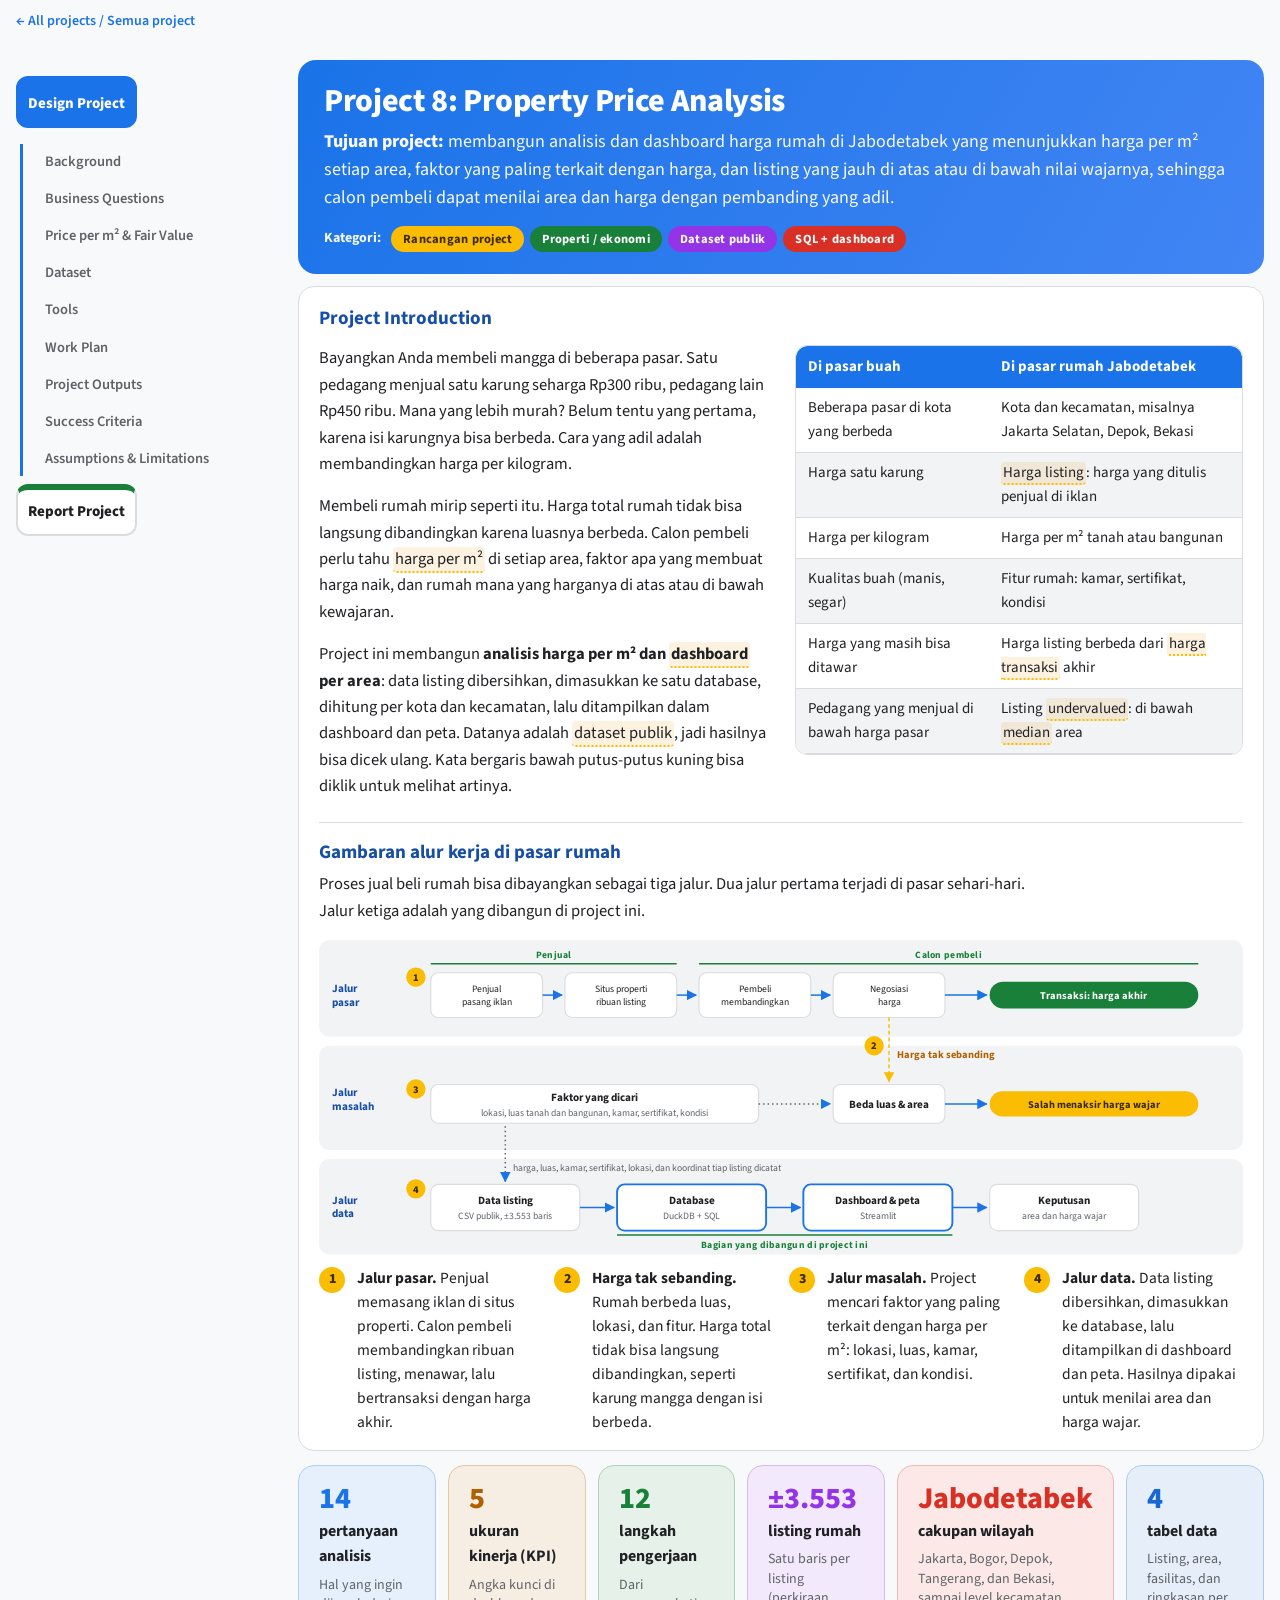
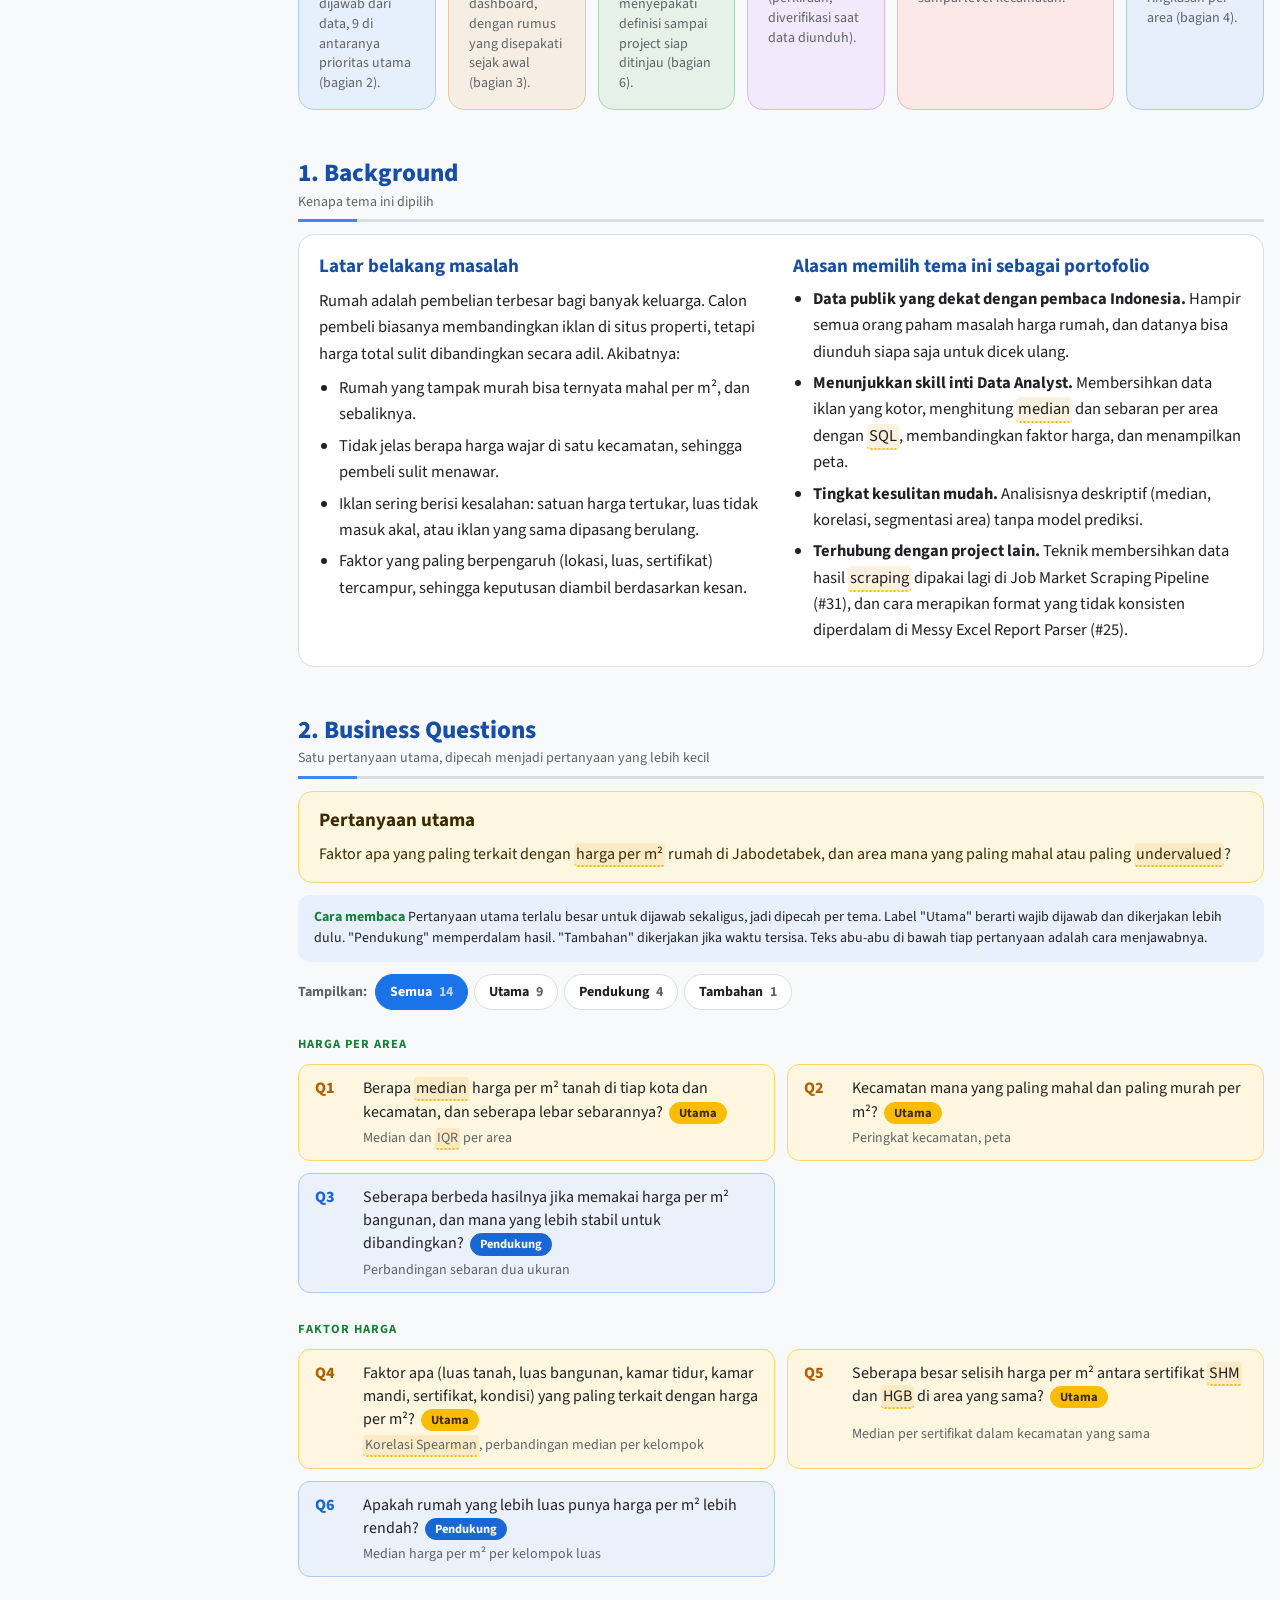
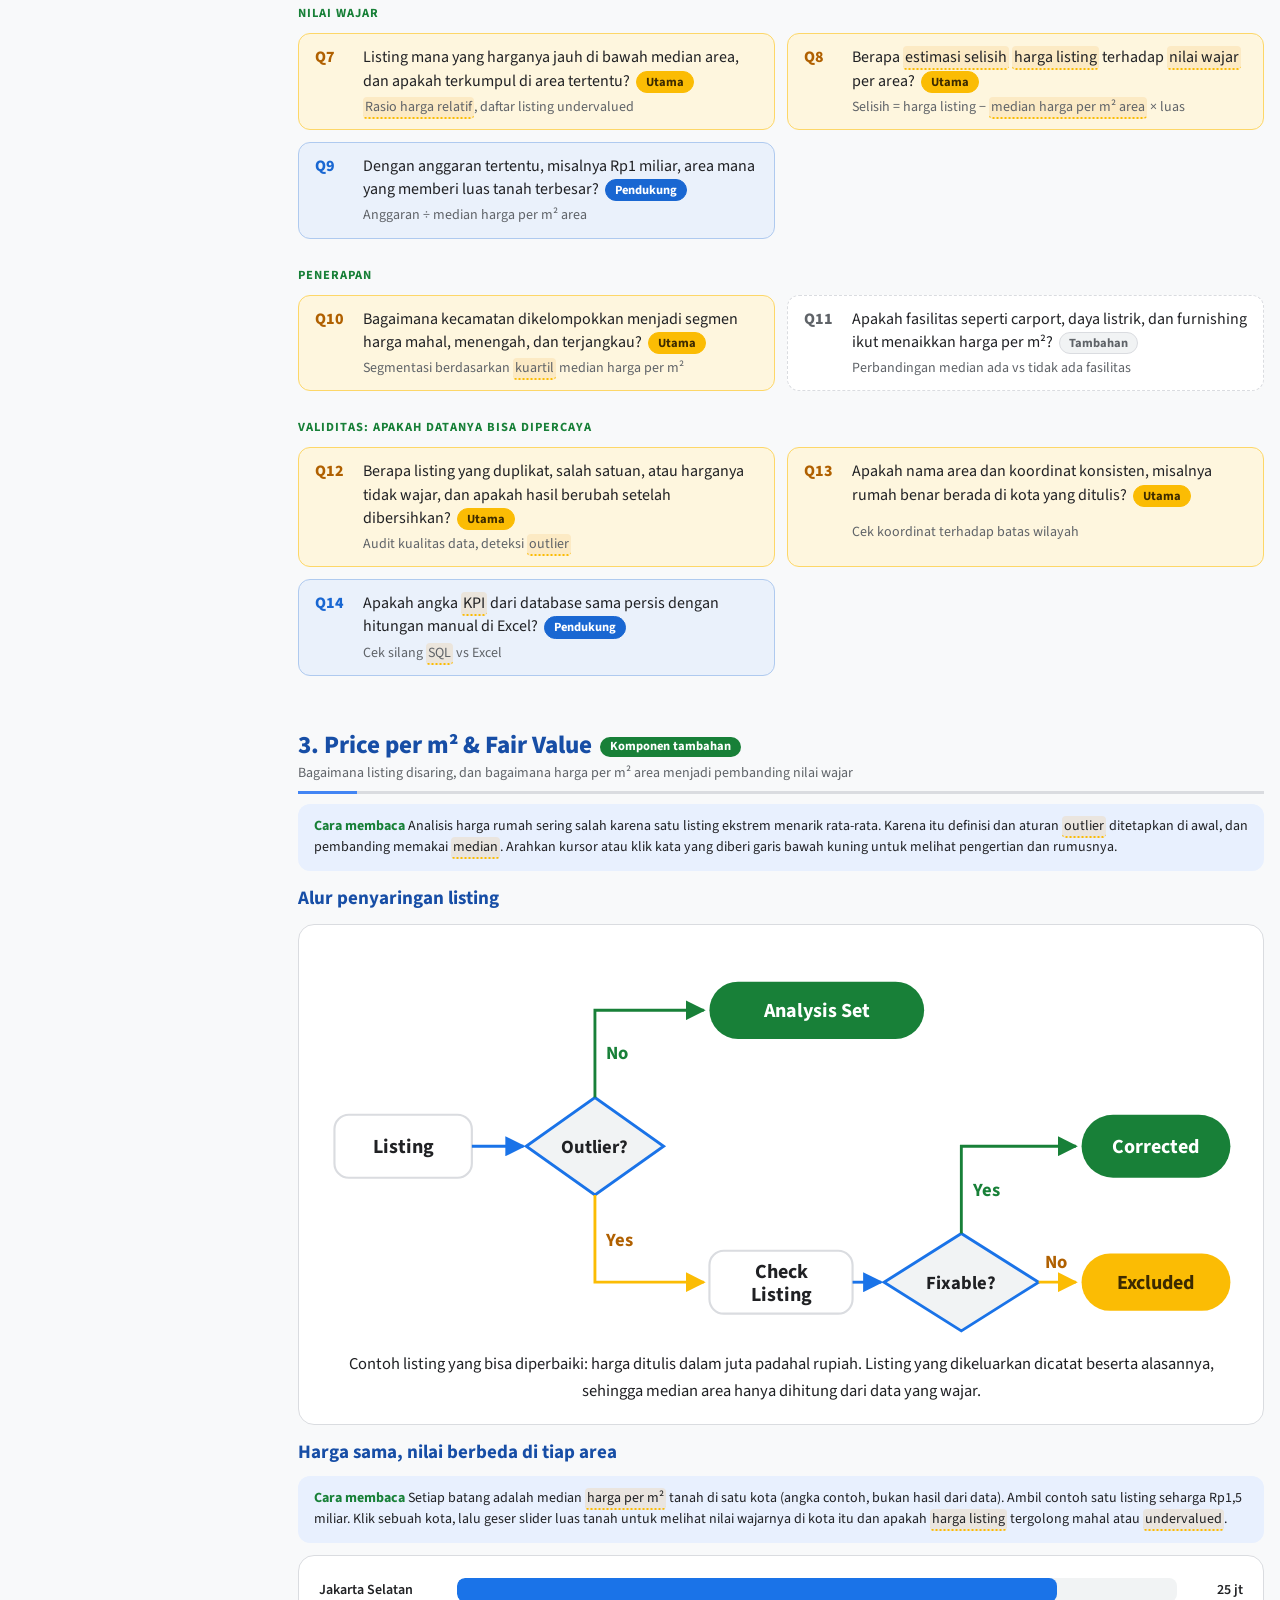
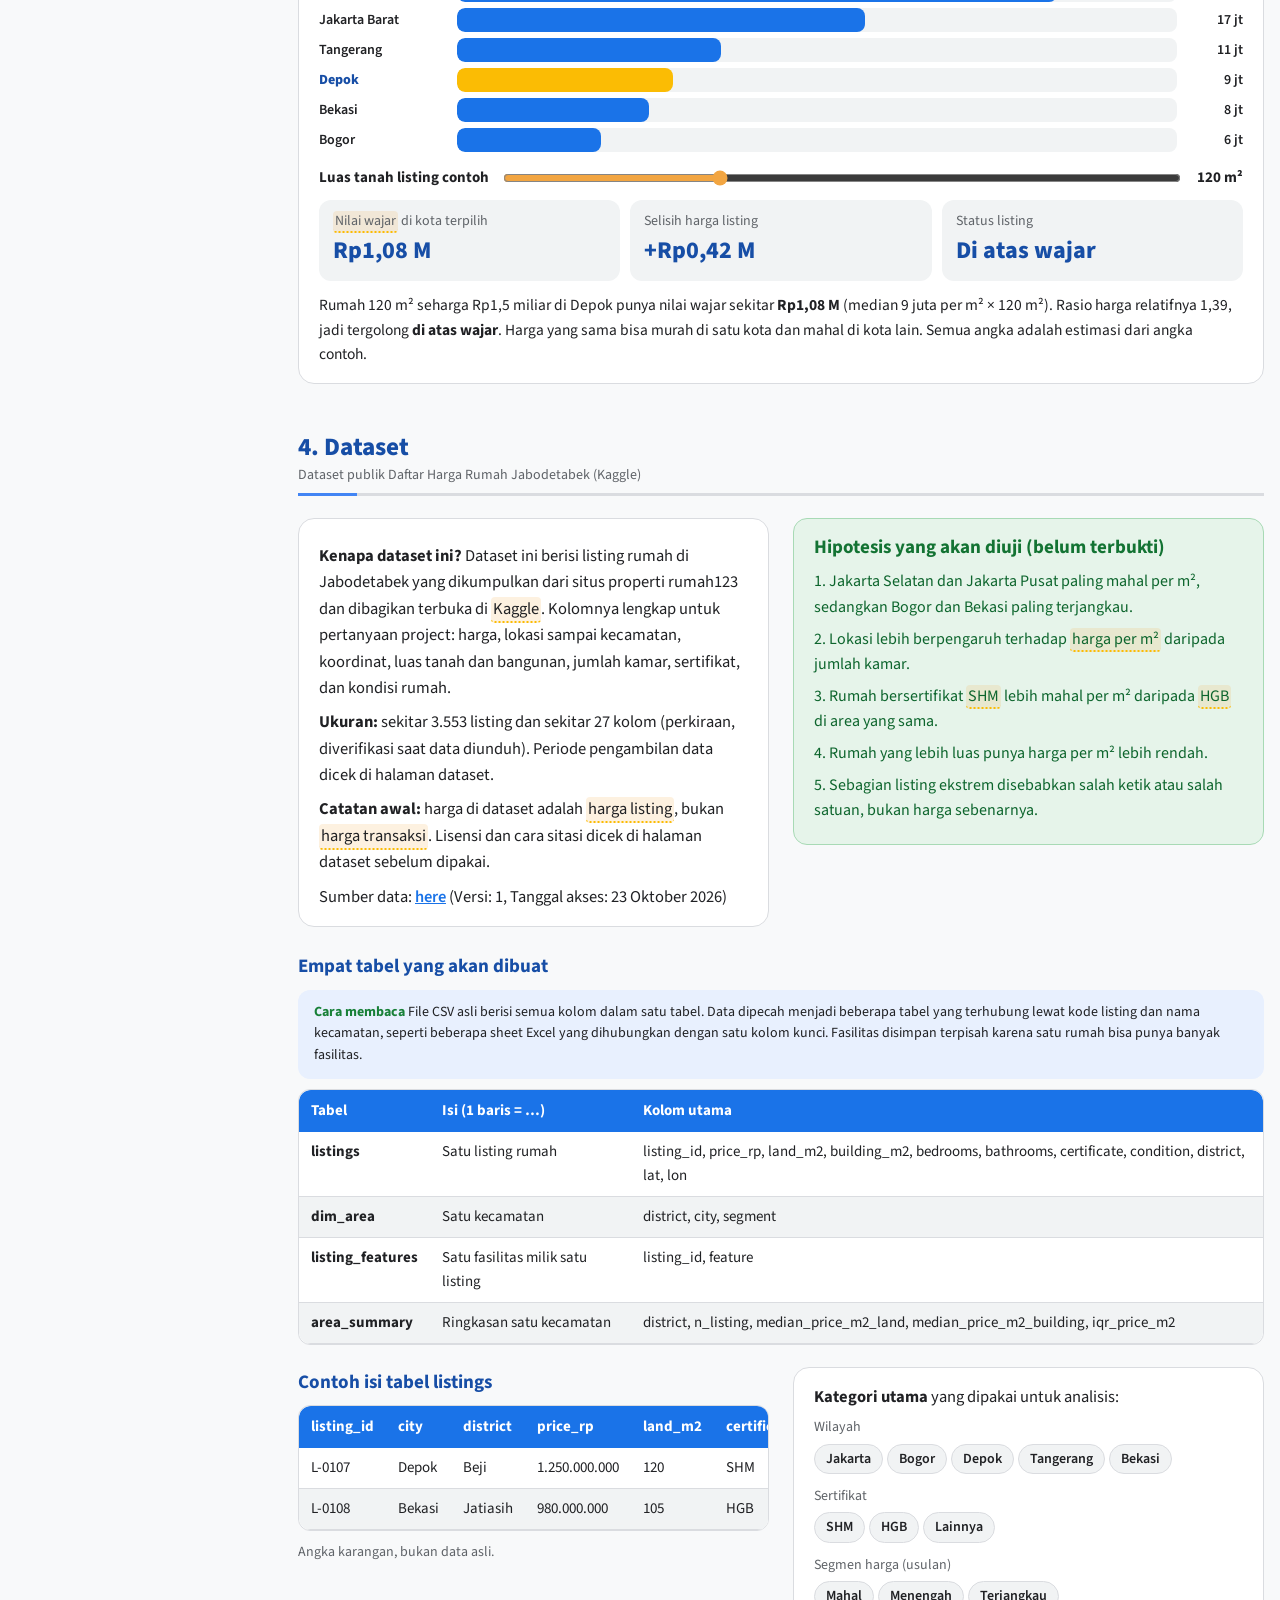
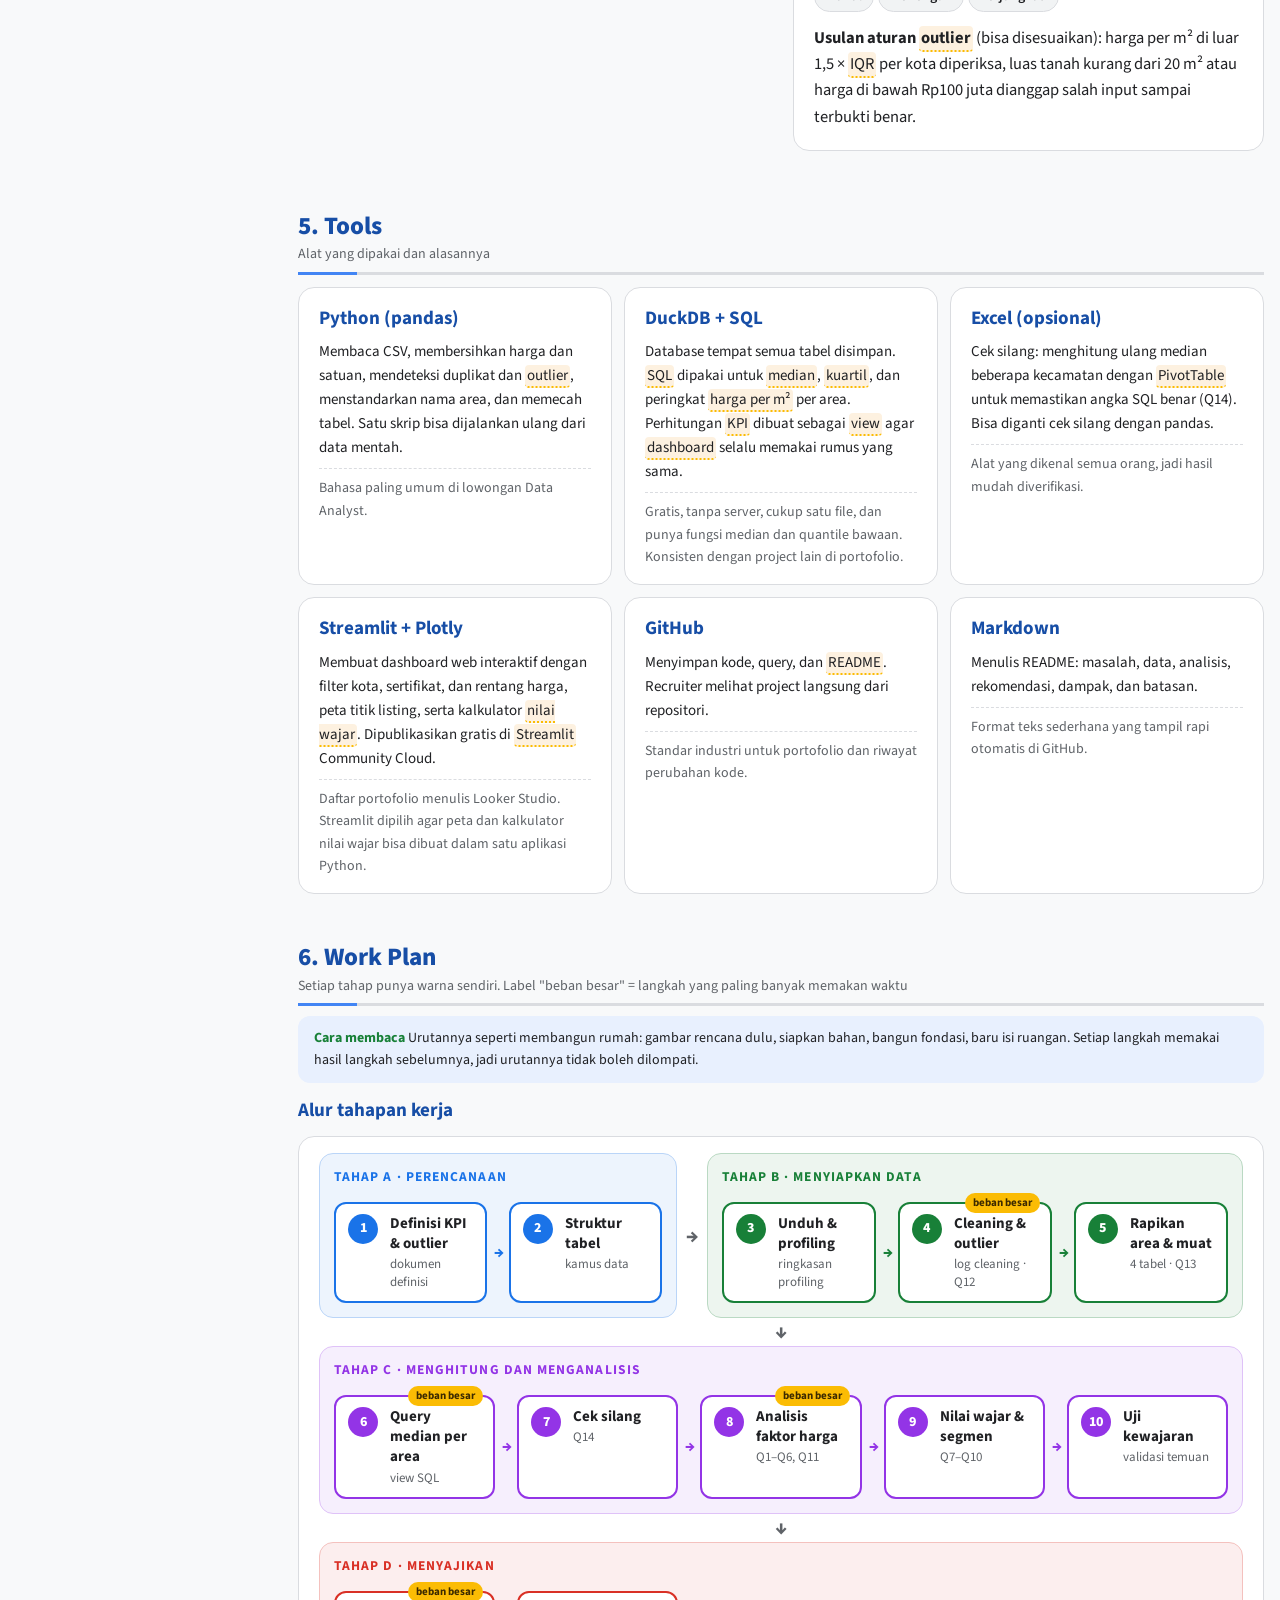
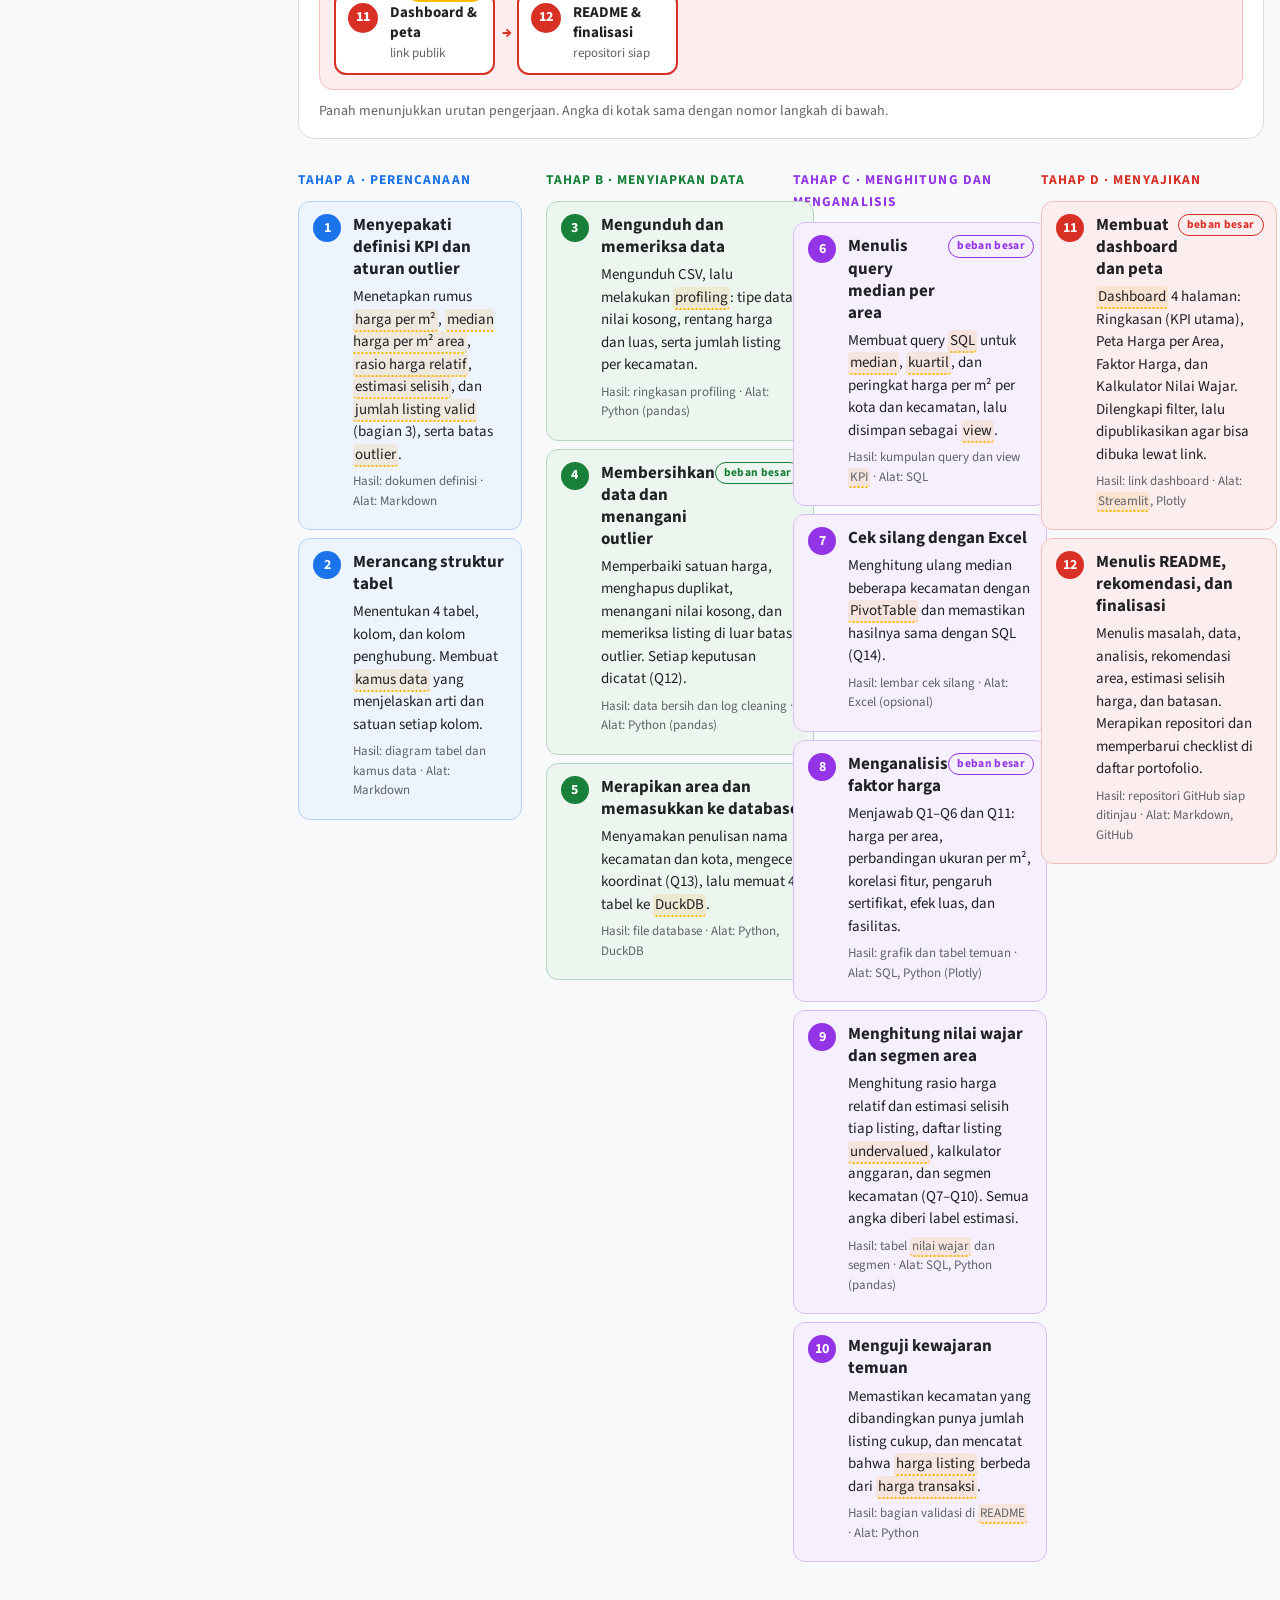
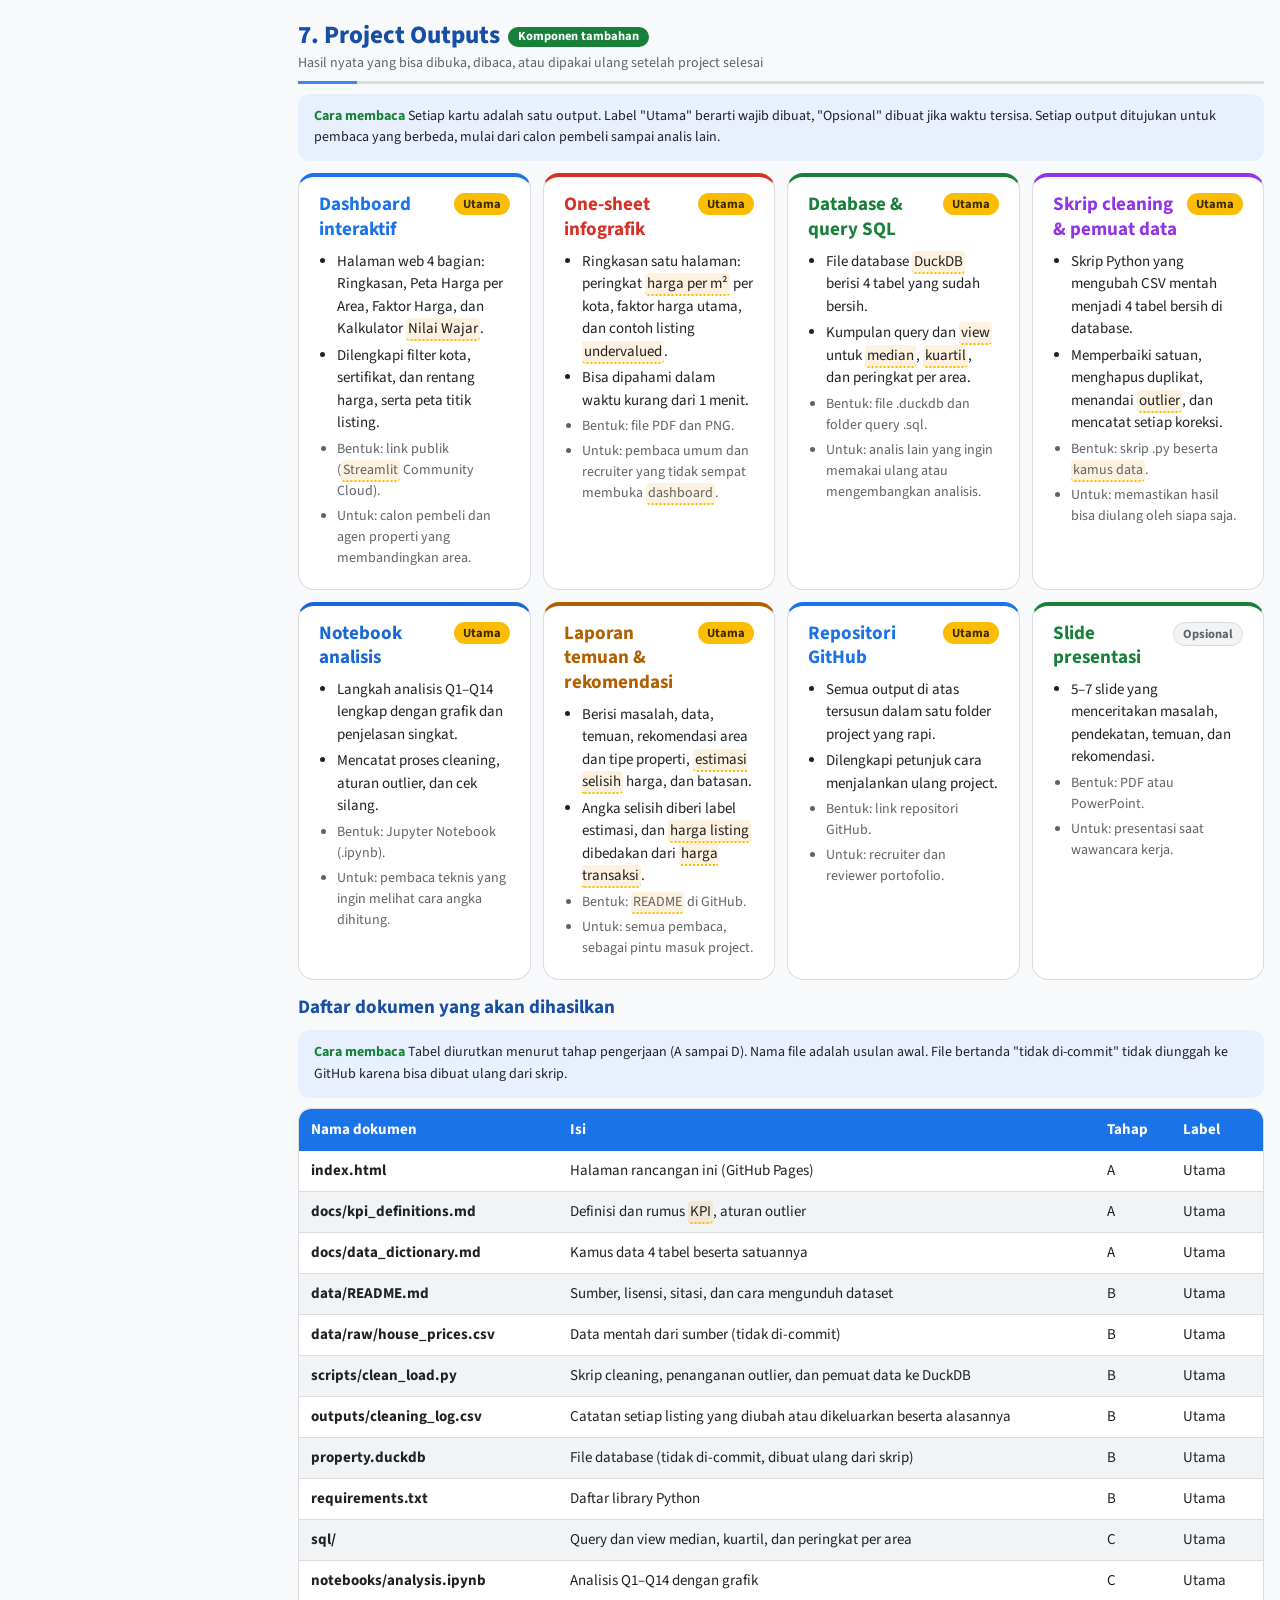
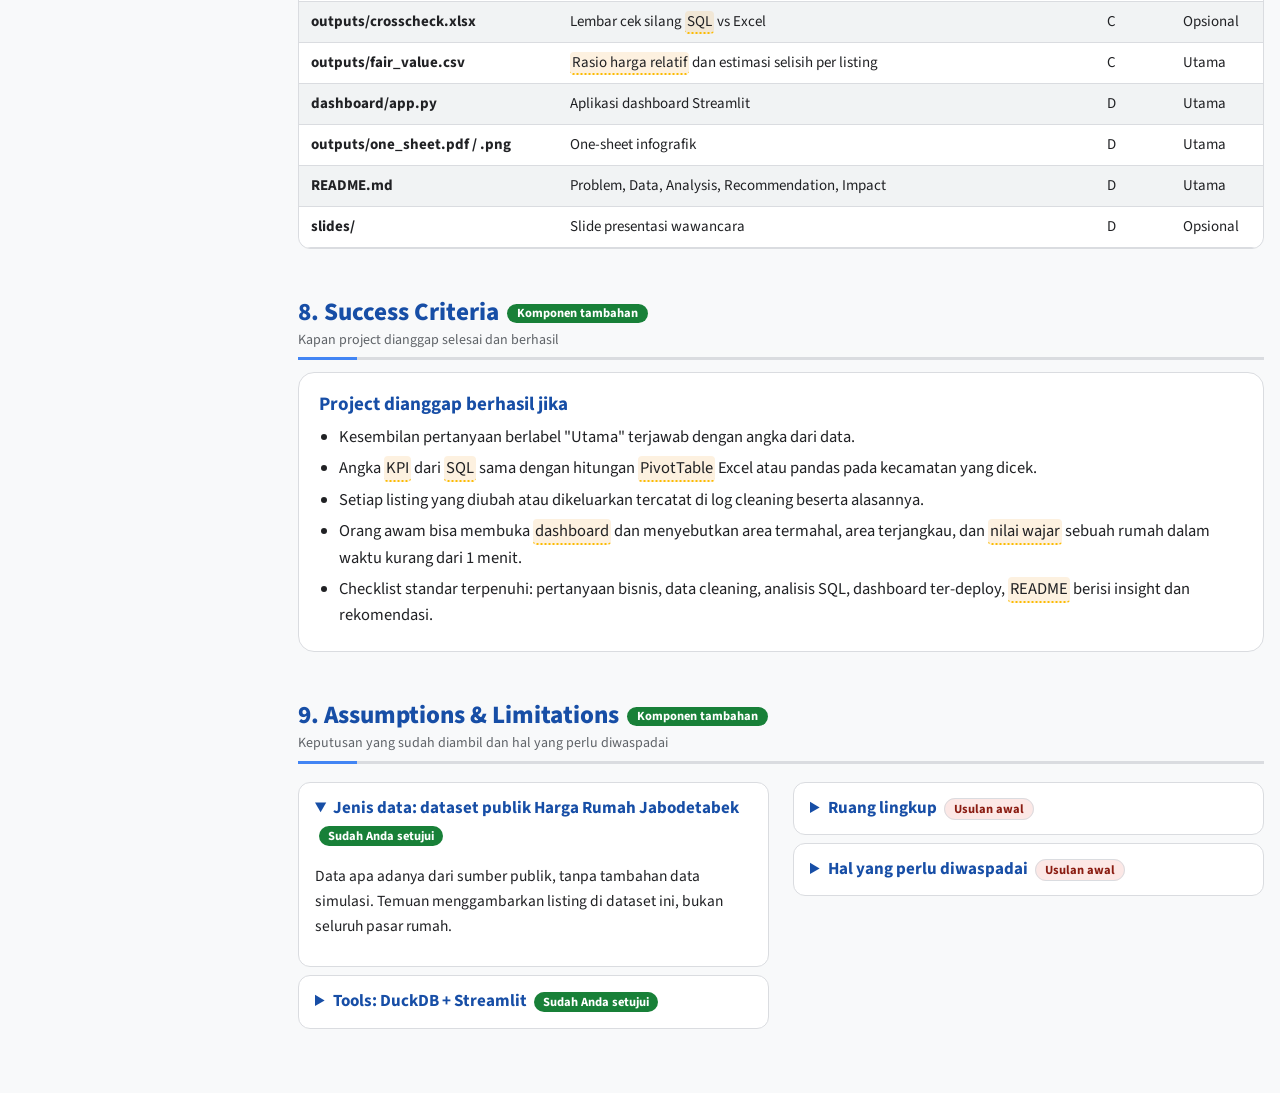
==== commit 8129af25: "Project 8: Report v2 (7 bagian, Q1-Q14), analisis lanjutan, cek silang SQL vs pandas Co-Authored-By:" ====
--- a/design-and-report/index.html
+++ b/design-and-report/index.html
@@ -192,13 +192,39 @@
 main>nav .links a{background:none;border:0;border-radius:8px;font-size:14.5px;font-weight:600;color:var(--mut);padding:6px 10px}
 main>nav .links a:hover,main>nav .links a:focus-visible{background:var(--soft);color:var(--head)}
 }
+.rt{font-size:14.5px}.rt td,.rt th{padding:7px 10px;vertical-align:top;overflow-wrap:normal}.rt td:not(:first-child){font-variant-numeric:tabular-nums}.rt td:first-child{white-space:nowrap}.rt code{font-size:.9em}
+.rc svg{min-width:0!important;max-width:100%}.figw.rc{overflow-x:auto}.figw.rc svg{min-width:640px!important}.figw.rc.sm svg{max-width:760px;margin:0 auto}
+.rc svg text{fill:#5F6368;font-size:12px}
+.lg{display:flex;flex-wrap:wrap;gap:6px 18px;font-size:14px;margin:4px 0 8px}.lg i{display:inline-block;width:12px;height:12px;border-radius:3px;margin-right:6px;vertical-align:-1px}
+.grid2>*{min-width:0}
+table.evq td:first-child{width:56px}
+.evq .en{display:inline-grid;place-items:center;width:30px;height:30px;border-radius:50%;background:var(--soft);color:var(--head);font-weight:800;font-size:14px}
+.evq a{color:var(--ink);font-weight:700;font-size:16px;text-decoration:none;display:inline-flex;align-items:center;gap:6px;padding:2px 0;border-bottom:2px solid transparent}
+.evq a:hover,.evq a:focus-visible{color:var(--navy);border-bottom-color:var(--navy)}.evq tr:hover td{background:var(--soft)}
+.evq .pill{white-space:nowrap}.rt .pill{white-space:nowrap}
+.qa{display:grid;grid-template-columns:auto 1fr;gap:0 12px;padding:10px 14px;border-radius:12px;background:var(--sub);border-left:5px solid var(--teal);margin:10px 0}
+.qa.w{border-left-color:var(--amber)}.qa .qn{font-weight:800;font-size:15px;color:#fff;background:var(--teal);border-radius:8px;padding:2px 9px;height:fit-content;margin-top:2px}
+.qa.w .qn{background:var(--amberH)}.qa .qt{font-weight:700;line-height:1.4}.qa .qm{font-size:13px;color:var(--mut);margin:2px 0}.qa p{margin:4px 0 2px}
+.qlist{font-size:13px;font-weight:700;color:var(--mut);margin-left:6px;letter-spacing:.02em}
+.report-note{font-size:14px;color:var(--mut)}
+.qchips{display:flex;flex-wrap:wrap;gap:8px;margin:10px 0}.qc{display:inline-block;min-width:44px;text-align:center;font-weight:800;font-size:14px;padding:4px 10px;border-radius:10px;background:var(--teal);color:#fff!important;text-decoration:none}.qc.w{background:var(--amberH)}a.qc:hover{filter:brightness(1.12)}
+@media (min-width:1280px){
+main{grid-template-columns:250px minmax(0,1fr)}
+main>nav{display:grid;grid-template-columns:1fr 1fr;gap:8px}
+main>nav .tab{padding:10px 8px;font-size:15px;text-align:center;border:2px solid var(--line);border-top:6px solid var(--c)}
+main>nav .tab.on{border-color:var(--c);background:var(--c);color:#fff}
+main>nav .links{grid-column:1/-1;margin:8px 0 0 4px}
+}
+.grid2{display:grid;gap:12px}@media (min-width:1000px){.grid2{grid-template-columns:1fr 1fr}}
+.pill.p{background:#FBBC04;color:#3C2A00}.pill.d{background:#FCE8E6;color:#8A1C12}
+
 </style>
 
 </head>
 <body>
 <a href="https://bagusbernadi.github.io/" style="display:inline-block;margin:12px 16px;font:600 14px/1.4 'Source Sans 3',Arial,sans-serif;color:#1A73E8;text-decoration:none">← All projects / Semua project</a>
 <main>
-<nav aria-label="Project navigation"><button type="button" class="tab on" data-t="design" aria-expanded="true" aria-controls="design">Design Project</button><div class="links" data-tab="design"><a href="#s1">Background</a><a href="#s2">Business Questions</a><a href="#s3">Price per m² &amp; Fair Value</a><a href="#s4">Dataset</a><a href="#s5">Tools</a><a href="#s6">Work Plan</a><a href="#s7">Project Outputs</a><a href="#s8">Success Criteria</a><a href="#s9">Assumptions &amp; Limitations</a></div><button type="button" class="tab" data-t="report" aria-expanded="false" aria-controls="report">Report Project</button><div class="links" data-tab="report" hidden><a href="#rp1">Problem</a><a href="#rp2">Data</a><a href="#rp3">Analysis</a><a href="#rp4">Recommendation</a><a href="#rp5">Impact</a><a href="#rp6">Batasan</a></div></nav>
+<nav aria-label="Project navigation"><button type="button" class="tab on" data-t="design" aria-expanded="true" aria-controls="design">Design Project</button><div class="links" data-tab="design"><a href="#s1">Background</a><a href="#s2">Business Questions</a><a href="#s3">Price per m² &amp; Fair Value</a><a href="#s4">Dataset</a><a href="#s5">Tools</a><a href="#s6">Work Plan</a><a href="#s7">Project Outputs</a><a href="#s8">Success Criteria</a><a href="#s9">Assumptions &amp; Limitations</a></div><button type="button" class="tab" data-t="report" aria-expanded="false" aria-controls="report">Report Project</button><div class="links" data-tab="report" hidden><a href="#rp1">Data</a><a href="#rp2">Business Questions</a><a href="#rp3">Dataset</a><a href="#rp4">Tools</a><a href="#rp5">Alur Kerja</a><a href="#rp6">Project Output</a><a href="#rp7">Kesimpulan</a></div></nav>
 
 <header class="banner"><h1>Project 8: Property Price Analysis</h1>
 <p class="goal"><b>Tujuan project:</b> membangun analisis dan dashboard harga rumah di Jabodetabek yang menunjukkan harga per m² setiap area, faktor yang paling terkait dengan harga, dan listing yang jauh di atas atau di bawah nilai wajarnya, sehingga calon pembeli dapat menilai area dan harga dengan pembanding yang adil.</p>
@@ -484,36 +510,21 @@
 </div>
 
 <div class="pane" id="report" data-tab="report" hidden>
-<div class="callout a"><h4>Status Report Project</h4><p>Laporan hasil diisi setelah analisis dikerjakan. Sudah ditulis: Problem, Data, Analysis, Recommendation, Impact, Batasan. Rancangan lengkap ada di tab <a href="#design">Design Project</a>.</p></div>
-<div class="scroll"><table><tr><th>Bagian</th><th>Status</th><th>Diisi setelah</th></tr>
-<tr><td><b>Problem</b></td><td><span class="pill">Draft</span></td><td>Sudah ditulis dari rancangan</td></tr>
-<tr><td><b>Data</b></td><td><span class="pill">Draft</span></td><td>Tahap B, langkah 3 sampai 5</td></tr>
-<tr><td><b>Analysis</b></td><td><span class="pill">Draft</span></td><td>Tahap C, langkah 6 sampai 10</td></tr>
-<tr><td><b>Recommendation</b></td><td><span class="pill">Draft</span></td><td>Tahap D, langkah 11 sampai 12</td></tr>
-<tr><td><b>Impact</b></td><td><span class="pill">Draft</span></td><td>Tahap C, langkah 6 sampai 10</td></tr>
-<tr><td><b>Batasan</b></td><td><span class="pill">Draft</span></td><td>Diperbarui setelah Tahap B (langkah 3 sampai 5)</td></tr>
-</table></div>
-
-<h2 id="rp1">1. Problem<small>Pertanyaan yang ingin dijawab</small></h2>
-<div class="card"><p><b>Pertanyaan utama:</b> Faktor apa yang paling terkait dengan harga per m² rumah di Jabodetabek, dan area mana yang paling mahal atau paling undervalued?</p>
-<p>Rancangan memecahnya menjadi 14 pertanyaan (9 Utama, 4 Pendukung, 1 Tambahan) dalam tema harga per area, faktor harga, nilai wajar, penerapan, dan validitas data. Daftar lengkap ada di bagian 2 halaman rancangan.</p></div>
-
-<h2 id="rp2">2. Data<small>Sumber, ukuran, dan perlakuan awal</small></h2>
-<div class="card"><ul class="tight"><li>Sumber data: <a href="https://www.kaggle.com/datasets/nafisbarizki/daftar-harga-rumah-jabodetabek" target="_blank" rel="noopener">here</a> (Versi: 1, Tanggal akses: 23 Oktober 2026)</li><li>Ukuran (perkiraan, <b>belum diverifikasi</b>): ±3.553 listing, ±27 kolom.</li><li>Harga di dataset adalah harga listing, bukan harga transaksi.</li><li>Rencana tabel: <code>listings</code>, <code>dim_area</code>, <code>listing_features</code>, <code>area_summary</code>.</li><li>Lisensi dan sitasi: dicek di halaman sumber sebelum project dipublikasikan.</li><li>Data mentah tidak di-commit ke repository.</li></ul></div>
-
-<h2 id="rp3">3. Analysis<small>Hasil perhitungan dari data</small></h2>
-<div class="card"><p>Belum dikerjakan. Rencana langkah (12 langkah, tahap A sampai D) ada di bagian 6 halaman rancangan. Semua angka nanti dihitung dari data dengan SQL dan dicek silang.</p>
-<p>Hipotesis yang akan diuji (belum terbukti): 1. Jakarta Selatan dan Jakarta Pusat termahal per m², Bogor dan Bekasi paling terjangkau. 2. Lokasi lebih berpengaruh daripada jumlah kamar. 3. SHM lebih mahal per m² daripada HGB di area yang sama. 4. Rumah lebih luas punya harga per m² lebih rendah. 5. Sebagian listing ekstrem adalah salah input.</p></div>
-
-<h2 id="rp4">4. Recommendation<small>Tindakan yang disarankan dari temuan</small></h2>
-<div class="card"><p>Belum dikerjakan. Output yang direncanakan: area dan tipe properti dengan harga per m² wajar dibanding median area.</p></div>
-
-<h2 id="rp5">5. Impact<small>Seberapa besar manfaatnya</small></h2>
-<div class="card"><p>Belum dikerjakan. Rumus yang akan dipakai (semua hasil diberi label <code>estimated</code>):</p>
-<pre><code>Estimasi selisih = harga listing − median harga per m² area × luas (label estimated)</code></pre></div>
-
-<h2 id="rp6">6. Batasan yang sudah diketahui<small>Hal yang perlu diwaspadai saat membaca hasil</small></h2>
-<div class="card"><ul class="tight"><li>Harga listing ≠ harga transaksi.</li><li>Pola belum tentu penyebab; perbandingan dilakukan dalam kecamatan yang sama.</li><li>Jumlah listing per kecamatan tidak merata.</li></ul></div>
+<div class="callout g"><h4>Report Project versi 2: evaluasi hasil terhadap Design Project</h4>Dibuat dari 3.458 listing bersih. Cek silang dilakukan untuk 97 kota dan kecamatan. Angka laporan dihasilkan dari file hasil (CSV) dan database.</div>
+<h2 id="rp1">1. Data yang berhasil didapatkan<small>Isi data mentah, tabel di database, dan data hasil analisis</small></h2>
+<div class="kpis"><div class="card kpi" style="--h:var(--navyH)"><span class="v">3.553</span><span class="l">baris mentah</span><span class="d">Dari file CSV Kaggle, 27 kolom. Satu baris = satu listing.</span></div><div class="card kpi" style="--h:var(--tealH)"><span class="v">3.458</span><span class="l">listing setelah pembersihan</span><span class="d">Dihapus 1 duplikat URL dan 94 duplikat ads_id.</span></div><div class="card kpi" style="--h:var(--amberH)"><span class="v">3.439</span><span class="l">listing dengan price per m2 valid</span><span class="d">Di dalam batas asumsi Rp 1.000.000 s.d. Rp 100.000.000 per m2.</span></div><div class="card kpi" style="--h:var(--plumH)"><span class="v">9</span><span class="l">kota</span><span class="d">Bogor dan Tangerang paling banyak listing.</span></div><div class="card kpi" style="--h:var(--roseH)"><span class="v">88</span><span class="l">kecamatan dengan listing cukup</span><span class="d">Minimal 10 listing per kecamatan (asumsi).</span></div><div class="card kpi" style="--h:var(--skyH)"><span class="v">20</span><span class="l">baris ditandai atau diubah</span><span class="d">Flag harga, luas kosong, dan tahun bangun di masa depan.</span></div></div><h3>1.1 Data mentah dan pembersihan</h3><div class="card"><h4>Tabel 1.1. Langkah pembersihan</h4><div class="scroll"><table class="rt"><tr><th>Langkah</th><th>Jumlah</th></tr><tr><td>baris mentah</td><td>3.553</td></tr><tr><td>setelah hapus duplikat URL</td><td>3.552</td></tr><tr><td>setelah hapus duplikat ads_id</td><td>3.458</td></tr><tr><td>year_built > 2026 jadi NULL</td><td>1</td></tr><tr><td>price per m2 di luar batas (flag)</td><td>18</td></tr><tr><td>building_size_m2 kosong</td><td>1</td></tr><tr><td>city ada spasi di depan (di-trim)</td><td>3.553</td></tr></table></div><p>Keputusan tiap langkah ada di <code>project/docs/cleaning_decisions.md</code>. Angka flag dan batas harga adalah asumsi.</p></div><h3>1.2 Tabel di database dan file hasil</h3><div class="card"><h4>Tabel 1.2a. Tabel di DuckDB</h4><div class="scroll"><table class="rt"><tr><th>Tabel</th><th>Isi</th><th>Baris</th></tr><tr><td><code>raw</code></td><td>Data mentah dari CSV</td><td>3.553</td></tr><tr><td><code>listings</code></td><td>Listing bersih, dengan price per m2 dan flag</td><td>3.458</td></tr><tr><td><code>city_summary</code></td><td>Median per kota</td><td>9</td></tr><tr><td><code>district_summary</code></td><td>Median per kecamatan (n >= 10)</td><td>88</td></tr><tr><td><code>listing_vs_district</code></td><td>Listing dengan rasio terhadap median kecamatan</td><td>2.588</td></tr></table></div><p>Tabel <code>s1</code> dan <code>s2</code> adalah tahap antara pembersihan dan ikut tersimpan di file database.</p></div><div class="card"><h4>Tabel 1.2b. Cek silang SQL dan pandas (Q14)</h4><div class="scroll"><table class="rt"><tr><th>Tingkat</th><th>Dibandingkan</th><th>Sama</th><th>Selisih maks</th><th>Status</th></tr><tr><td>kota</td><td>9</td><td>9</td><td>0,000000</td><td><span class="pill">PASS</span></td></tr><tr><td>kecamatan</td><td>88</td><td>88</td><td>0,000000</td><td><span class="pill">PASS</span></td></tr></table></div><p>Cek dilakukan dengan DuckDB dan pandas. Excel tidak dipakai karena tidak tersedia di sesi.</p></div><div class="card"><h4>Tabel 1.2c. File hasil analisis (CSV)</h4><div class="scroll"><table class="rt"><tr><th>File</th><th>Isi</th></tr><tr><td><code>results/1-data-preparation/01_cleaning_log.csv</code></td><td>Langkah pembersihan</td></tr><tr><td><code>results/2-analysis/02_city_summary.csv</code></td><td>Median per kota</td></tr><tr><td><code>results/2-analysis/02_district_summary.csv</code></td><td>Median per kecamatan</td></tr><tr><td><code>results/2-analysis/02_hypothesis_tests.csv</code></td><td>Uji lima hipotesis</td></tr><tr><td><code>results/2-analysis/02_listing_outliers_vs_district.csv</code></td><td>Listing dengan rasio di luar 0,5 s.d. 2</td></tr><tr><td><code>results/2-analysis/02_ppm2_bounds_sensitivity.csv</code></td><td>Sensitivitas batas harga</td></tr><tr><td><code>results/2-analysis/q1 sampai q13 (CSV)</code></td><td>Jawaban Q1 sampai Q13</td></tr><tr><td><code>results/2-analysis/04_crosscheck_sql_pandas.csv</code></td><td>Cek silang Q14</td></tr></table></div></div><h3>1.3 Angka kunci (KPI)</h3><div class="card"><div class="scroll"><table class="rt"><tr><th>KPI</th><th>Rumus ringkas</th><th>Hasil</th><th>Jumlah data</th></tr><tr><td>Median price per m2 semua listing valid</td><td>median(harga / luas bangunan)</td><td>Rp 16.470.588</td><td>3.439</td></tr><tr><td>Kota termahal (median)</td><td>median per kota</td><td>Jakarta Utara: Rp 26.250.000</td><td>123</td></tr><tr><td>Kota termurah (median)</td><td>median per kota</td><td>Bekasi: Rp 11.402.795</td><td>580</td></tr><tr><td>Kandidat rasio < 0,5</td><td>harga per m2 / median kecamatan</td><td>120</td><td>3.439</td></tr><tr><td>Kandidat rasio > 2</td><td>harga per m2 / median kecamatan</td><td>59</td><td>3.439</td></tr></table></div></div>
+<h2 id="rp2">2. Apakah business question terjawab?<small>14 pertanyaan pada Design Project, dijawab dengan data</small></h2>
+<div class="callout g"><h4>Jawaban singkat</h4>Semua 14 pertanyaan dijawab dengan data. Dari jumlah itu, 8 pertanyaan dijawab dengan catatan (kuning). Pertanyaan utama project dijawab di bagian 7.</div><div class="qchips"><a class="qc" href="#q1" title="Berapa median harga per m2 tanah di tiap kota dan kecamatan, dan seberapa lebar sebarannya?">Q1</a><a class="qc" href="#q2" title="Kecamatan mana yang paling mahal dan paling murah per m2?">Q2</a><a class="qc" href="#q3" title="Seberapa berbeda hasilnya jika memakai harga per m2 bangunan, dan mana yang lebih stabil?">Q3</a><a class="qc" href="#q4" title="Faktor apa yang paling terkait dengan harga per m2?">Q4</a><a class="qc w" href="#q5" title="Seberapa besar selisih harga per m2 antara SHM dan HGB di area yang sama?">Q5</a><a class="qc" href="#q6" title="Apakah rumah yang lebih luas punya harga per m2 lebih rendah?">Q6</a><a class="qc w" href="#q7" title="Listing mana yang harganya jauh di bawah median area, dan apakah terkumpul di area tertentu?">Q7</a><a class="qc w" href="#q8" title="Berapa estimasi selisih harga listing terhadap nilai wajar per area?">Q8</a><a class="qc w" href="#q9" title="Dengan anggaran Rp 1 miliar, area mana yang memberi luas tanah terbesar?">Q9</a><a class="qc w" href="#q10" title="Bagaimana kecamatan dikelompokkan menjadi segmen mahal, menengah, dan terjangkau?">Q10</a><a class="qc w" href="#q11" title="Apakah carport, daya listrik, dan furnishing ikut menaikkan harga per m2?">Q11</a><a class="qc" href="#q12" title="Berapa listing yang duplikat, salah satuan, atau harganya tidak wajar, dan apakah hasil berubah setelah dibersihkan?">Q12</a><a class="qc w" href="#q13" title="Apakah nama area dan koordinat konsisten dengan kota?">Q13</a><a class="qc w" href="#q14" title="Apakah angka KPI dari database sama dengan hitungan lain?">Q14</a></div><p class="how">Klik nomor pertanyaan untuk melompat. Hijau = terjawab, kuning = terjawab dengan catatan.</p><h3>2.1 Harga per area (Q1 sampai Q3)</h3><div id="q1" class="qa"><span class="qn">Q1</span><div><div class="qt">Berapa median harga per m2 tanah di tiap kota dan kecamatan, dan seberapa lebar sebarannya?</div><div class="qm">Utama · <span class="pill">Terjawab</span></div><p>Median tertinggi Jakarta Utara (Rp 26.250.000) dan terendah Bekasi (Rp 11.402.795). Sebaran di tiap kota lebar: rentang kuartil ke-1 sampai ke-3 Bekasi Rp 9.197.794 s.d. Rp 14.214.881.</p></div></div><div id="q2" class="qa"><span class="qn">Q2</span><div><div class="qt">Kecamatan mana yang paling mahal dan paling murah per m2?</div><div class="qm">Utama · <span class="pill">Terjawab</span></div><p>Kebayoran Baru (Jakarta Selatan) termahal dengan median Rp 48.571.429. Jonggol (Bogor) termurah, Rp 6.363.636. Hanya kecamatan dengan minimal 10 listing yang dihitung.</p></div></div><div id="q3" class="qa"><span class="qn">Q3</span><div><div class="qt">Seberapa berbeda hasilnya jika memakai harga per m2 bangunan, dan mana yang lebih stabil?</div><div class="qm">Pendukung · <span class="pill">Terjawab</span></div><p>Median per m2 bangunan Rp 14.216.667, per m2 tanah Rp 13.565.217. Sebaran log per m2 bangunan lebih sempit (sd 0,49 vs 0,65), jadi basis bangunan dipakai di seluruh analisis.</p></div></div><h4>Grafik 2.1a. Median harga per m2 per kota</h4><div class="figw rc"><svg role="img" aria-label="Median harga per m2 per kota" viewBox="0 0 760 270"><line x1="52" x2="760" y1="200.0" y2="200.0" stroke="#E8EAED"/><text x="46" y="204.0" text-anchor="end">0</text><line x1="52" x2="760" y1="153.0" y2="153.0" stroke="#E8EAED"/><text x="46" y="157.0" text-anchor="end">10.000.000</text><line x1="52" x2="760" y1="106.0" y2="106.0" stroke="#E8EAED"/><text x="46" y="110.0" text-anchor="end">20.000.000</text><line x1="52" x2="760" y1="59.0" y2="59.0" stroke="#E8EAED"/><text x="46" y="63.0" text-anchor="end">30.000.000</text><line x1="52" x2="760" y1="12.0" y2="12.0" stroke="#E8EAED"/><text x="46" y="16.0" text-anchor="end">40.000.000</text><line x1="52" x2="760" y1="200" y2="200" stroke="#BDC1C6"/><path d="M64.6,200V80.6Q64.6,76.6 68.6,76.6H114.1Q118.1,76.6 118.1,80.6V200Z" fill="#1A73E8"><title>Jakarta Utara: Rp 26.250.000 (n=123)</title></path><text x="91.3" y="216" text-anchor="end" transform="rotate(-35 91.3 216)">Jakarta Utara</text><path d="M143.3,200V99.1Q143.3,95.1 147.3,95.1H192.7Q196.7,95.1 196.7,99.1V200Z" fill="#1A73E8"><title>Jakarta Selatan: Rp 22.325.388 (n=226)</title></path><text x="170.0" y="216" text-anchor="end" transform="rotate(-35 170.0 216)">Jakarta Selatan</text><path d="M221.9,200V122.5Q221.9,118.5 225.9,118.5H271.4Q275.4,118.5 275.4,122.5V200Z" fill="#1A73E8"><title>Jakarta Barat: Rp 17.333.333 (n=192)</title></path><text x="248.7" y="216" text-anchor="end" transform="rotate(-35 248.7 216)">Jakarta Barat</text><path d="M300.6,200V123.5Q300.6,119.5 304.6,119.5H350.1Q354.1,119.5 354.1,123.5V200Z" fill="#1A73E8"><title>Tangerang: Rp 17.133.929 (n=836)</title></path><text x="327.3" y="216" text-anchor="end" transform="rotate(-35 327.3 216)">Tangerang</text><path d="M379.3,200V126.6Q379.3,122.6 383.3,122.6H428.7Q432.7,122.6 432.7,126.6V200Z" fill="#1A73E8"><title>Jakarta Pusat: Rp 16.470.588 (n=31)</title></path><text x="406.0" y="216" text-anchor="end" transform="rotate(-35 406.0 216)">Jakarta Pusat</text><path d="M457.9,200V129.8Q457.9,125.8 461.9,125.8H507.4Q511.4,125.8 511.4,129.8V200Z" fill="#1A73E8"><title>Jakarta Timur: Rp 15.780.632 (n=82)</title></path><text x="484.7" y="216" text-anchor="end" transform="rotate(-35 484.7 216)">Jakarta Timur</text><path d="M536.6,200V142.2Q536.6,138.2 540.6,138.2H586.1Q590.1,138.2 590.1,142.2V200Z" fill="#1A73E8"><title>Bogor: Rp 13.158.658 (n=854)</title></path><text x="563.3" y="216" text-anchor="end" transform="rotate(-35 563.3 216)">Bogor</text><path d="M615.3,200V145.3Q615.3,141.3 619.3,141.3H664.7Q668.7,141.3 668.7,145.3V200Z" fill="#1A73E8"><title>Depok: Rp 12.487.500 (n=515)</title></path><text x="642.0" y="216" text-anchor="end" transform="rotate(-35 642.0 216)">Depok</text><path d="M693.9,200V150.4Q693.9,146.4 697.9,146.4H743.4Q747.4,146.4 747.4,150.4V200Z" fill="#1A73E8"><title>Bekasi: Rp 11.402.795 (n=580)</title></path><text x="720.7" y="216" text-anchor="end" transform="rotate(-35 720.7 216)">Bekasi</text></svg></div><h4>Tabel 2.1b. Lima kecamatan termahal dan termurah</h4><div class="scroll"><table class="rt"><tr><th>Kecamatan</th><th>Kota</th><th>n</th><th>Median Rp/m2</th></tr><tr><td>Kebayoran Baru</td><td>Jakarta Selatan</td><td>11</td><td>48.571.429</td></tr><tr><td>Cipete</td><td>Jakarta Selatan</td><td>13</td><td>37.000.000</td></tr><tr><td>Kemang</td><td>Jakarta Selatan</td><td>35</td><td>33.750.000</td></tr><tr><td>Pondok Indah</td><td>Jakarta Selatan</td><td>10</td><td>31.666.667</td></tr><tr><td>Pantai Indah Kapuk</td><td>Jakarta Utara</td><td>89</td><td>29.000.000</td></tr><tr><td>Pondok Ungu</td><td>Bekasi</td><td>14</td><td>8.214.286</td></tr><tr><td>Cilebut</td><td>Bogor</td><td>12</td><td>8.013.889</td></tr><tr><td>Babelan</td><td>Bekasi</td><td>20</td><td>7.611.111</td></tr><tr><td>Bojong Gede</td><td>Bogor</td><td>30</td><td>6.562.500</td></tr><tr><td>Jonggol</td><td>Bogor</td><td>20</td><td>6.363.636</td></tr></table></div><h3>2.2 Faktor harga (Q4, Q5, Q6, Q11)</h3><div id="q4" class="qa"><span class="qn">Q4</span><div><div class="qt">Faktor apa yang paling terkait dengan harga per m2?</div><div class="qm">Utama · <span class="pill">Terjawab</span></div><p>Faktor terkuat: luas tanah (Spearman 0,388) dan jumlah kamar mandi (0,355). Kota memiliki eta-squared 0,246, sertifikat 0,025, dan kondisi 0,007. Lokasi (kota) lebih besar pengaruhnya daripada sertifikat dan kondisi.</p></div></div><div id="q5" class="qa w"><span class="qn">Q5</span><div><div class="qt">Seberapa besar selisih harga per m2 antara SHM dan HGB di area yang sama?</div><div class="qm">Utama · <span class="pill p">Terjawab dengan catatan</span></div><p>Selisih median SHM terhadap HGB per kecamatan adalah 0,4% (median dari 11 kecamatan). SHM lebih tinggi di 6 dari 11 kecamatan, jadi hampir tidak ada selisih yang konsisten.</p></div></div><div id="q6" class="qa"><span class="qn">Q6</span><div><div class="qt">Apakah rumah yang lebih luas punya harga per m2 lebih rendah?</div><div class="qm">Pendukung · <span class="pill">Terjawab</span></div><p>Harga per m2 turun seiring luas bangunan pada kelompok luas tertentu. Median naik dari Rp 12.690.476 (di bawah 50 m2) ke Rp 22.123.894 (400 m2 ke atas). Korelasi Spearman luas bangunan dengan harga per m2 0,294, jadi hipotesis ini tidak didukung.</p></div></div><div id="q11" class="qa w"><span class="qn">Q11</span><div><div class="qt">Apakah carport, daya listrik, dan furnishing ikut menaikkan harga per m2?</div><div class="qm">Tambahan · <span class="pill p">Terjawab dengan catatan</span></div><p>Listing dengan carport 1 atau lebih median Rp 14.285.714 per m2, tanpa carport Rp 13.964.286. Daya listrik 2.200 VA ke atas lebih mahal. Furnished jauh lebih mahal, tetapi jumlah datanya kecil.</p></div></div><h4>Tabel 2.2a. Kekuatan hubungan tiap faktor dengan log harga per m2</h4><div class="scroll"><table class="rt"><tr><th>Faktor</th><th>Ukuran</th><th>Nilai</th><th>n</th></tr><tr><td>land_size_m2</td><td>Spearman rho</td><td>0,388</td><td>3.439</td></tr><tr><td>building_size_m2</td><td>Spearman rho</td><td>0,294</td><td>3.439</td></tr><tr><td>bedrooms</td><td>Spearman rho</td><td>0,246</td><td>3.409</td></tr><tr><td>bathrooms</td><td>Spearman rho</td><td>0,355</td><td>3.414</td></tr><tr><td>carports</td><td>Spearman rho</td><td>0,204</td><td>3.439</td></tr><tr><td>floors</td><td>Spearman rho</td><td>0,252</td><td>3.436</td></tr><tr><td>building_age</td><td>Spearman rho</td><td>0,166</td><td>2.032</td></tr><tr><td>garages</td><td>Spearman rho</td><td>0,115</td><td>3.439</td></tr><tr><td>city</td><td>eta-squared</td><td>0,246</td><td>3.439</td></tr><tr><td>certificate</td><td>eta-squared</td><td>0,025</td><td>3.302</td></tr><tr><td>property_condition</td><td>eta-squared</td><td>0,007</td><td>3.200</td></tr><tr><td>furnishing</td><td>eta-squared</td><td>0,041</td><td>3.071</td></tr></table></div><h4>Tabel 2.2b. Selisih SHM dan HGB per kecamatan</h4><div class="scroll"><table class="rt"><tr><th>Kota</th><th>Kecamatan</th><th>Median SHM</th><th>Median HGB</th><th>Selisih</th><th>n SHM / HGB</th></tr><tr><td>Bekasi</td><td>Babelan</td><td>7.333.333</td><td>9.875.000</td><td>-25,7%</td><td>14 / 5</td></tr><tr><td>Bekasi</td><td>Harapan Indah</td><td>12.672.619</td><td>14.000.000</td><td>-9,5%</td><td>64 / 5</td></tr><tr><td>Bekasi</td><td>Summarecon Bekasi</td><td>13.709.677</td><td>17.159.722</td><td>-20,1%</td><td>17 / 8</td></tr><tr><td>Bogor</td><td>Cileungsi</td><td>9.983.333</td><td>7.777.778</td><td>28,4%</td><td>33 / 7</td></tr><tr><td>Bogor</td><td>Jonggol</td><td>6.388.889</td><td>6.363.636</td><td>0,4%</td><td>10 / 9</td></tr><tr><td>Bogor</td><td>Kota Wisata</td><td>14.388.393</td><td>11.363.636</td><td>26,6%</td><td>24 / 5</td></tr><tr><td>Bogor</td><td>Parung Panjang</td><td>11.750.000</td><td>13.081.967</td><td>-10,2%</td><td>7 / 5</td></tr><tr><td>Bogor</td><td>Sentul City</td><td>13.729.839</td><td>17.500.000</td><td>-21,5%</td><td>164 / 53</td></tr><tr><td>Depok</td><td>Cilodong</td><td>12.482.143</td><td>9.166.667</td><td>36,2%</td><td>27 / 7</td></tr><tr><td>Depok</td><td>Sawangan</td><td>13.298.246</td><td>13.200.000</td><td>0,7%</td><td>66 / 5</td></tr><tr><td>Tangerang</td><td>Cikupa Citra Raya</td><td>9.666.667</td><td>8.133.333</td><td>18,9%</td><td>23 / 7</td></tr></table></div><h4>Tabel 2.2c. Harga per m2 per kelompok luas bangunan (m2)</h4><div class="scroll"><table class="rt"><tr><th>Luas bangunan</th><th>n</th><th>Median Rp/m2</th></tr><tr><td><50</td><td>490</td><td>12.690.476</td></tr><tr><td>50-99</td><td>1.044</td><td>13.263.158</td></tr><tr><td>100-199</td><td>933</td><td>14.473.684</td></tr><tr><td>200-399</td><td>595</td><td>16.000.000</td></tr><tr><td>>=400</td><td>377</td><td>22.123.894</td></tr></table></div><h4>Tabel 2.2d. Median harga per m2 berdasarkan fasilitas</h4><div class="scroll"><table class="rt"><tr><th>Fasilitas</th><th>n</th><th>Median Rp/m2</th></tr><tr><td>carport >= 1</td><td>2.707</td><td>14.285.714</td></tr><tr><td>carport = 0</td><td>732</td><td>13.964.286</td></tr><tr><td>daya listrik >= 2200 VA</td><td>2.359</td><td>15.324.675</td></tr><tr><td>daya listrik < 2200 VA</td><td>803</td><td>11.611.111</td></tr><tr><td>furnished</td><td>231</td><td>18.194.444</td></tr><tr><td>unfurnished</td><td>2.002</td><td>13.357.975</td></tr></table></div><h3>2.3 Nilai wajar (Q7, Q8)</h3><div id="q7" class="qa w"><span class="qn">Q7</span><div><div class="qt">Listing mana yang harganya jauh di bawah median area, dan apakah terkumpul di area tertentu?</div><div class="qm">Utama · <span class="pill p">Terjawab dengan catatan</span></div><p>120 listing punya rasio kurang dari 0,5 terhadap median kecamatannya. Kota dengan proporsi tertinggi: Bogor. Daftar lengkap di CSV <code>02_listing_outliers_vs_district.csv</code>.</p></div></div><div id="q8" class="qa w"><span class="qn">Q8</span><div><div class="qt">Berapa estimasi selisih harga listing terhadap nilai wajar per area?</div><div class="qm">Utama · <span class="pill p">Terjawab dengan catatan</span></div><p>Dari 120 listing undervalued, median estimasi selisih Rp 1.427.458.221 per listing (estimated). Total selisih didominasi listing ekstrem, jadi median lebih informatif.</p></div></div><h4>Tabel 2.3a. Listing undervalued per kota (rasio di bawah 0,5)</h4><div class="scroll"><table class="rt"><tr><th>Kota</th><th>Undervalued</th><th>Listing valid</th><th>Persen</th></tr><tr><td>Bogor</td><td>41</td><td>854</td><td>4,8%</td></tr><tr><td>Bekasi</td><td>27</td><td>580</td><td>4,7%</td></tr><tr><td>Depok</td><td>17</td><td>515</td><td>3,3%</td></tr><tr><td>Jakarta Utara</td><td>4</td><td>123</td><td>3,2%</td></tr><tr><td>Jakarta Selatan</td><td>7</td><td>226</td><td>3,1%</td></tr><tr><td>Tangerang</td><td>21</td><td>836</td><td>2,5%</td></tr><tr><td>Jakarta Barat</td><td>3</td><td>192</td><td>1,6%</td></tr></table></div><h4>Tabel 2.3b. Estimasi selisih harga (estimated)</h4><div class="scroll"><table class="rt"><tr><th>Kelompok</th><th>Jumlah</th><th>Median selisih per listing</th><th>Total selisih</th></tr><tr><td>undervalued (rasio < 0.5)</td><td>120</td><td>Rp -1.427.458.221</td><td>Rp -402,4 miliar</td></tr><tr><td>overvalued (rasio > 2)</td><td>59</td><td>Rp 2.207.894.737</td><td>Rp 339,7 miliar</td></tr></table></div><h3>2.4 Penerapan (Q9, Q10)</h3><div id="q9" class="qa w"><span class="qn">Q9</span><div><div class="qt">Dengan anggaran Rp 1 miliar, area mana yang memberi luas tanah terbesar?</div><div class="qm">Pendukung · <span class="pill p">Terjawab dengan catatan</span></div><p>Dengan Rp 1 miliar, Jonggol (Bogor) memberi sekitar 248 m2 tanah pada median harga tanah. Hitungan memakai median harga per m2 tanah.</p></div></div><div id="q10" class="qa w"><span class="qn">Q10</span><div><div class="qt">Bagaimana kecamatan dikelompokkan menjadi segmen mahal, menengah, dan terjangkau?</div><div class="qm">Utama · <span class="pill p">Terjawab dengan catatan</span></div><p>22 kecamatan masuk segmen mahal, 44 menengah, dan 22 terjangkau. Cut-off memakai kuartil ke-1 dan ke-3 (asumsi).</p></div></div><h4>Tabel 2.4a. Luas tanah yang didapat dengan Rp 1 miliar (lima teratas)</h4><div class="scroll"><table class="rt"><tr><th>Kota</th><th>Kecamatan</th><th>n</th><th>Median harga tanah per m2</th><th>Luas tanah (m2)</th></tr><tr><td>Bogor</td><td>Jonggol</td><td>20</td><td>4.027.778</td><td>248,3</td></tr><tr><td>Bogor</td><td>Cilebut</td><td>12</td><td>4.375.000</td><td>228,6</td></tr><tr><td>Bogor</td><td>Bojong Gede</td><td>30</td><td>4.583.333</td><td>218,2</td></tr><tr><td>Depok</td><td>Citayam</td><td>21</td><td>5.416.667</td><td>184,6</td></tr><tr><td>Bekasi</td><td>Pondok Ungu</td><td>14</td><td>6.234.594</td><td>160,4</td></tr></table></div><h4>Tabel 2.4b. Segmen kecamatan</h4><div class="scroll"><table class="rt"><tr><th>Segmen</th><th>Kecamatan</th><th>Listing</th><th>Median min</th><th>Median maks</th></tr><tr><td>mahal</td><td>22</td><td>694</td><td>17.333.333</td><td>48.571.429</td></tr><tr><td>menengah</td><td>44</td><td>1.396</td><td>11.650.000</td><td>17.029.412</td></tr><tr><td>terjangkau</td><td>22</td><td>498</td><td>6.363.636</td><td>11.633.333</td></tr></table></div><h3>2.5 Validitas data (Q12, Q13, Q14)</h3><div id="q12" class="qa"><span class="qn">Q12</span><div><div class="qt">Berapa listing yang duplikat, salah satuan, atau harganya tidak wajar, dan apakah hasil berubah setelah dibersihkan?</div><div class="qm">Utama · <span class="pill">Terjawab</span></div><p>1 duplikat URL, 94 duplikat ads_id, 18 harga per m2 di luar batas, dan 1 tahun bangun masa depan. Di 4 dari 9 kota median berubah kurang dari 1%. Jakarta Pusat berubah -17,6% (n kecil, didorong listing ekstrem).</p></div></div><div id="q13" class="qa w"><span class="qn">Q13</span><div><div class="qt">Apakah nama area dan koordinat konsisten dengan kota?</div><div class="qm">Utama · <span class="pill p">Terjawab dengan catatan</span></div><p>5 listing punya koordinat lebih dari 50 km dari median kotanya. Semuanya berada di kecamatan Harjamukti (Bogor) dan Depok II, dan koordinatnya kemungkinan salah input. Ambang 50 km adalah asumsi.</p></div></div><div id="q14" class="qa w"><span class="qn">Q14</span><div><div class="qt">Apakah angka KPI dari database sama dengan hitungan lain?</div><div class="qm">Pendukung · <span class="pill p">Terjawab dengan catatan</span></div><p>Median per kota dan kecamatan dari DuckDB sama dengan pandas (97 dari 97 perbandingan). Excel tidak dipakai.</p></div></div><h4>Tabel 2.5a. Cek konsistensi koordinat</h4><div class="scroll"><table class="rt"><tr><th>Cek</th><th>Jumlah</th></tr><tr><td>koordinat kosong</td><td>0</td></tr><tr><td>jarak > 50 km dari median kota</td><td>5</td></tr><tr><td>nama kecamatan tidak ada di alamat</td><td>0</td></tr><tr><td>total listing</td><td>3.458</td></tr></table></div><h4>Tabel 2.5b. Listing dengan koordinat jauh dari kotanya</h4><div class="scroll"><table class="rt"><tr><th>Kecamatan</th><th>Kota</th><th>Alamat</th><th>Jarak dari median kota (km)</th></tr><tr><td>Harjamukti</td><td>Bogor</td><td>Harjamukti, Bogor</td><td>186</td></tr><tr><td>Harjamukti</td><td>Bogor</td><td>Harjamukti, Bogor</td><td>186</td></tr><tr><td>Depok II</td><td>Depok</td><td>Depok II, Depok</td><td>333</td></tr><tr><td>Depok II</td><td>Depok</td><td>Depok II, Depok</td><td>333</td></tr><tr><td>Depok II</td><td>Depok</td><td>Depok II, Depok</td><td>333</td></tr></table></div>
+<h2 id="rp3">3. Apakah dataset sesuai dengan Design Project?<small>Perbandingan rancangan dengan realisasi</small></h2>
+<div class="callout a"><h4>Sumber</h4>Daftar Harga Rumah Jabodetabek (Kaggle), Versi 1, tanggal akses 23 Oktober 2026. Lisensi dan sitasi belum dicek (item terbuka).</div><h3>3.1 Hipotesis Design</h3><div class="scroll"><table class="rt"><tr><th>No</th><th>Hipotesis</th><th>Verdict</th><th>Bukti</th></tr><tr><td>H1</td><td>Jakarta Selatan dan Jakarta Pusat termahal per m2, Bogor dan Bekasi paling terjangkau</td><td><span class="pill p">Sebagian</span></td><td>Jakarta Utara (26.250.000) dan Jakarta Selatan (22.325.388) tertinggi. Jakarta Pusat hanya kelima (n = 31). Depok dan Bekasi termurah.</td></tr><tr><td>H2</td><td>Lokasi lebih berpengaruh daripada jumlah kamar</td><td><span class="pill">Terbukti</span></td><td>Eta-squared kota 0,246, jumlah kamar 0,075.</td></tr><tr><td>H3</td><td>SHM lebih mahal daripada HGB di area yang sama</td><td><span class="pill p">Sebagian</span></td><td>SHM lebih tinggi di 6 dari 11 kecamatan. Selisih median 0,4%.</td></tr><tr><td>H4</td><td>Rumah lebih luas punya harga per m2 lebih rendah</td><td><span class="pill d">Tidak terbukti</span></td><td>Spearman luas bangunan vs harga per m2 = 0,294 (positif).</td></tr><tr><td>H5</td><td>Sebagian listing ekstrem adalah salah input</td><td><span class="pill p">Sebagian</span></td><td>18 listing (0,52%) kena flag batas. 179 listing rasio ekstrem, dan belum bisa dipastikan sebagai salah input.</td></tr></table></div><h3>3.2 Sensitivitas batas harga per m2</h3><div class="scroll"><table class="rt"><tr><th>Batas bawah (Rp/m2)</th><th>Batas atas (Rp/m2)</th><th>Listing valid</th></tr><tr><td>500.000</td><td>200.000.000</td><td>3.452</td></tr><tr><td>1.000.000</td><td>100.000.000</td><td>3.439</td></tr><tr><td>2.000.000</td><td>50.000.000</td><td>3.402</td></tr></table></div><h3>3.3 Penyesuaian terhadap rancangan</h3><div class="card"><ul><li>Basis harga per m2 memakai luas bangunan (rancangan belum memilih).</li><li>Batas wajar Rp 1.000.000 s.d. Rp 100.000.000 dan minimal 10 listing per kecamatan adalah asumsi. Lihat tabel 3.2.</li><li>Dua tabel tambahan (<code>listing_vs_district</code>, <code>cleaning_log</code>) dibuat untuk audit.</li></ul></div>
+<h2 id="rp4">4. Apakah tools yang digunakan sesuai?<small>Perbandingan rancangan dengan eksekusi</small></h2>
+<div class="scroll"><table class="rt"><tr><th>Tool</th><th>Rancangan</th><th>Realisasi</th><th>Verdict</th></tr><tr><td>DuckDB + SQL</td><td>Database dan query</td><td>Dipakai untuk pembersihan dan analisis (<code>listings</code>, <code>city_summary</code>, dll.)</td><td><span class="pill">Sesuai</span></td></tr><tr><td>Python (pandas)</td><td>Analisis dan pembersihan</td><td>Dipakai untuk uji hipotesis, cek silang, dan hasil CSV</td><td><span class="pill">Sesuai</span></td></tr><tr><td>Streamlit + Plotly</td><td>Dashboard interaktif</td><td>Belum dibuat</td><td><span class="pill d">Tidak dibuat</span></td></tr><tr><td>Excel (opsional)</td><td>Cek silang Q14</td><td>Tidak dipakai (tidak tersedia di sesi). Diganti cek silang SQL dan pandas</td><td><span class="pill p">Sebagian</span></td></tr><tr><td>GitHub + Markdown</td><td>Repositori dan README</td><td>Repositori dan README dibuat di branch <code>project-8-build</code></td><td><span class="pill">Sesuai</span></td></tr></table></div>
+<h2 id="rp5">5. Apakah alur pengerjaan sesuai dengan Design Project?<small>12 langkah rancangan vs yang dijalankan</small></h2>
+<p class="how">Urutan langkah sama dengan rancangan, tetapi beberapa langkah belum selesai (notebook, dashboard, dan Excel).</p><div class="scroll"><table class="rt"><tr><th>No</th><th>Rancangan</th><th>Realisasi</th><th>Verdict</th></tr><tr><td>1</td><td>Menyepakati definisi KPI dan aturan outlier</td><td>Definisi di README dan <code>docs/definitions.md</code></td><td><span class="pill">Sesuai</span></td></tr><tr><td>2</td><td>Merancang struktur tabel</td><td>Tabel dan kolom ada di DuckDB</td><td><span class="pill">Sesuai</span></td></tr><tr><td>3</td><td>Mengunduh dan memeriksa data</td><td>CSV diunduh dan diprofil</td><td><span class="pill">Sesuai</span></td></tr><tr><td>4</td><td>Membersihkan data dan menangani outlier</td><td>Cleaning dilakukan di SQL; nama kecamatan tidak diubah</td><td><span class="pill p">Sesuai + penyesuaian</span></td></tr><tr><td>5</td><td>Merapikan area dan memasukkan ke database</td><td>Cek silang SQL vs pandas dilakukan; Excel tidak</td><td><span class="pill p">Sebagian</span></td></tr><tr><td>6</td><td>Menulis query median per area</td><td>Rasio dan selisih per listing dihitung</td><td><span class="pill">Sesuai</span></td></tr><tr><td>7</td><td>Cek silang dengan Excel</td><td>Batas minimal 10 listing diterapkan</td><td><span class="pill">Sesuai</span></td></tr><tr><td>8</td><td>Menganalisis faktor harga</td><td>Ditulis di Report ini</td><td><span class="pill">Sesuai</span></td></tr><tr><td>9</td><td>Menghitung nilai wajar dan segmen area</td><td>Pengujian ada di Report, bagian 2.5</td><td><span class="pill">Sesuai</span></td></tr><tr><td>10</td><td>Menguji kewajaran temuan</td><td>Notebook belum dibuat</td><td><span class="pill d">Tidak dibuat</span></td></tr><tr><td>11</td><td>Membuat dashboard dan peta</td><td>Dashboard belum dibuat</td><td><span class="pill d">Tidak dibuat</span></td></tr><tr><td>12</td><td>Menulis README, rekomendasi, dan finalisasi</td><td>README diperbarui, infografik belum dibuat</td><td><span class="pill p">Sebagian</span></td></tr></table></div>
+<h2 id="rp6">6. Apakah project output tercapai?<small>Output pada Design Project, bagian 7</small></h2>
+<div class="scroll"><table class="rt"><tr><th>Output</th><th>Label</th><th>Status</th><th>Bukti</th></tr><tr><td>Dashboard interaktif</td><td>Utama</td><td><span class="pill d">Tidak dibuat</span></td><td>Belum dibuat</td></tr><tr><td>One-sheet infografik</td><td>Utama</td><td><span class="pill d">Tidak dibuat</span></td><td>Belum dibuat</td></tr><tr><td>Database & query SQL</td><td>Utama</td><td><span class="pill p">Sebagian</span></td><td>File DuckDB dibuat (tidak di-commit). Query SQL ada di <code>project/code/*/sql/</code></td></tr><tr><td>Skrip cleaning & pemuat data</td><td>Utama</td><td><span class="pill">Tercapai</span></td><td><code>project/code/1-data-preparation/python/01_clean.py</code></td></tr><tr><td>Notebook analisis</td><td>Utama</td><td><span class="pill d">Tidak dibuat</span></td><td>Belum dibuat</td></tr><tr><td>Laporan temuan & rekomendasi</td><td>Utama</td><td><span class="pill">Tercapai</span></td><td>README dan Report v2 di <code>design-and-report/</code></td></tr><tr><td>Repositori GitHub</td><td>Utama</td><td><span class="pill">Tercapai</span></td><td>Branch <code>project-8-build</code></td></tr><tr><td>Slide presentasi</td><td>Opsional</td><td><span class="pill d">Tidak dibuat</span></td><td>Belum dibuat</td></tr></table></div>
+<h2 id="rp7">7. Kesimpulan<small>Hasil analisis, Impact, success criteria, rekomendasi, saran perbaikan, dan batasan</small></h2>
+<h4>7.1 Hasil analisis</h4><p>Harga per m2 paling terkait dengan luas tanah dan jumlah kamar mandi, serta lokasi kota. Jakarta Utara dan Jakarta Selatan termahal, dan Depok serta Bekasi termurah. Sertifikat dan kondisi hampir tidak berpengaruh. Jumlah kamar tidur lebih kecil pengaruhnya daripada lokasi.</p><h4>7.2 Impact</h4><p>Ada 120 listing yang harganya jauh di bawah median kecamatannya. Ini kandidat untuk diperiksa, bukan harga wajar. Estimasi selisih ditulis sebagai <i>estimated</i>. Harga listing bukan harga transaksi.</p><h4>7.3 Success criteria</h4><div class="scroll"><table class="rt"><tr><th>Kriteria</th><th>Status</th><th>Bukti</th></tr><tr><td>Sembilan pertanyaan Utama terjawab dengan angka dari data</td><td><span class="pill">Tercapai</span></td><td>Q1, Q2, Q4, Q5, Q7, Q8, Q10, Q12, Q13 dijawab, lihat bagian 2</td></tr><tr><td>Angka SQL sama dengan hitungan pandas dan Excel</td><td><span class="pill p">Sebagian</span></td><td>SQL vs pandas: 97 dari 97 sama. Excel tidak dicek</td></tr><tr><td>Setiap listing yang diubah atau dikeluarkan tercatat</td><td><span class="pill p">Sebagian</span></td><td>Log dalam bentuk jumlah per aturan (Tabel 1.1), belum per listing</td></tr><tr><td>Orang awam paham dashboard dalam satu menit</td><td><span class="pill d">Tidak dibuat</span></td><td>Dashboard belum dibuat</td></tr><tr><td>Checklist standar terpenuhi</td><td><span class="pill p">Sebagian</span></td><td>Report dan README selesai, dashboard dan notebook belum</td></tr></table></div><p>Hasil: 1 dari 5 kriteria tercapai.</p><h4>7.4 Rekomendasi</h4><ul><li>Bandingkan harga per m2 dalam kecamatan yang sama, bukan antar kota.</li><li>Periksa manual listing dengan rasio di bawah 0,5 sebelum dianggap murah.</li><li>Koreksi koordinat listing di Harjamukti dan Depok II.</li></ul><h4>7.5 Saran perbaikan</h4><ul><li>Buat dashboard dan infografik, lalu uji dengan pembaca awam.</li><li>Tambahkan log pembersihan per listing.</li><li>Lakukan cek silang dengan Excel (Q14) bila tersedia.</li></ul><h4>7.6 Batasan</h4><ul><li>Harga listing bukan harga transaksi.</li><li>Pola tidak sama dengan penyebab. Perbedaan kecamatan belum dikontrol sepenuhnya.</li><li>Batas harga per m2, minimal listing, dan ambang rasio adalah asumsi. Lihat docs/definitions.md.</li><li>Jumlah listing per kecamatan tidak merata (Bogor 854, Jakarta Pusat 31).</li><li>Lisensi dataset dan sitasi belum dicek.</li><li>Dashboard, infografik, notebook, dan Excel belum dibuat.</li></ul>
 </div>
 </main>
 
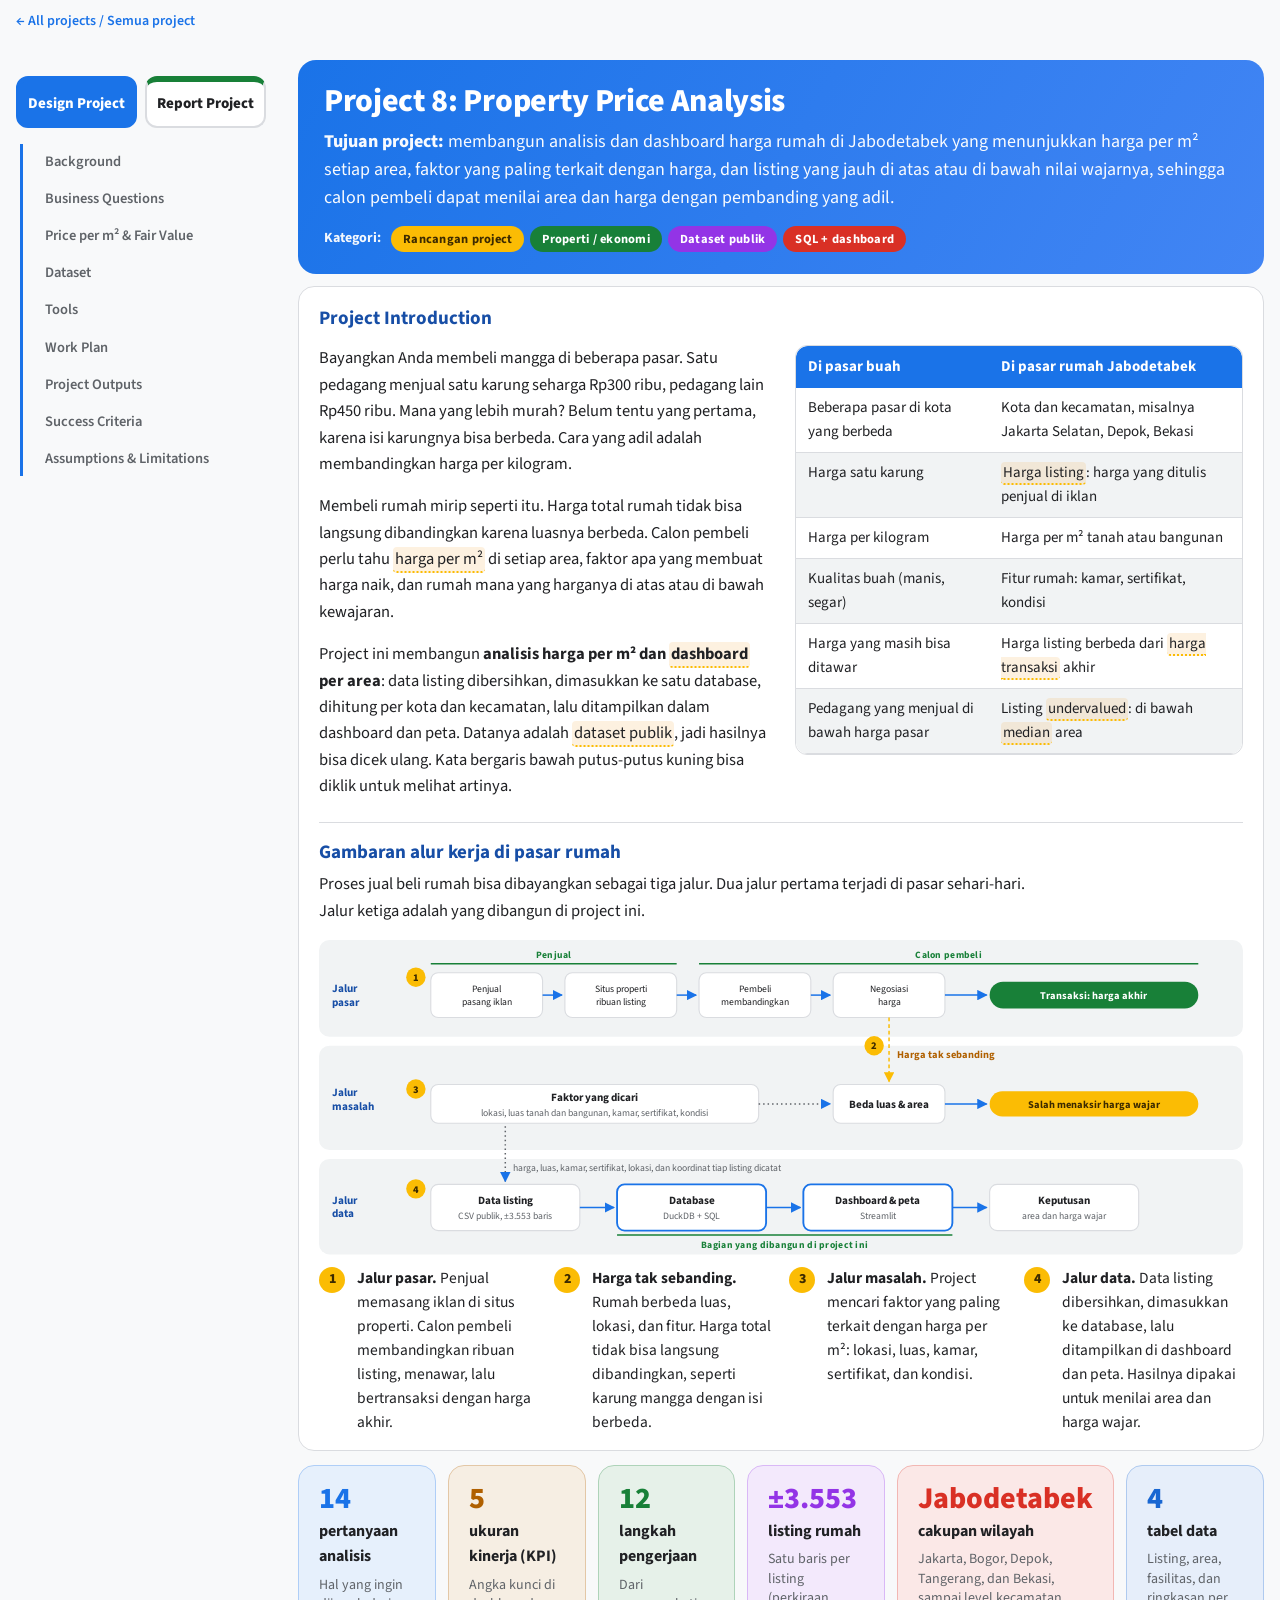
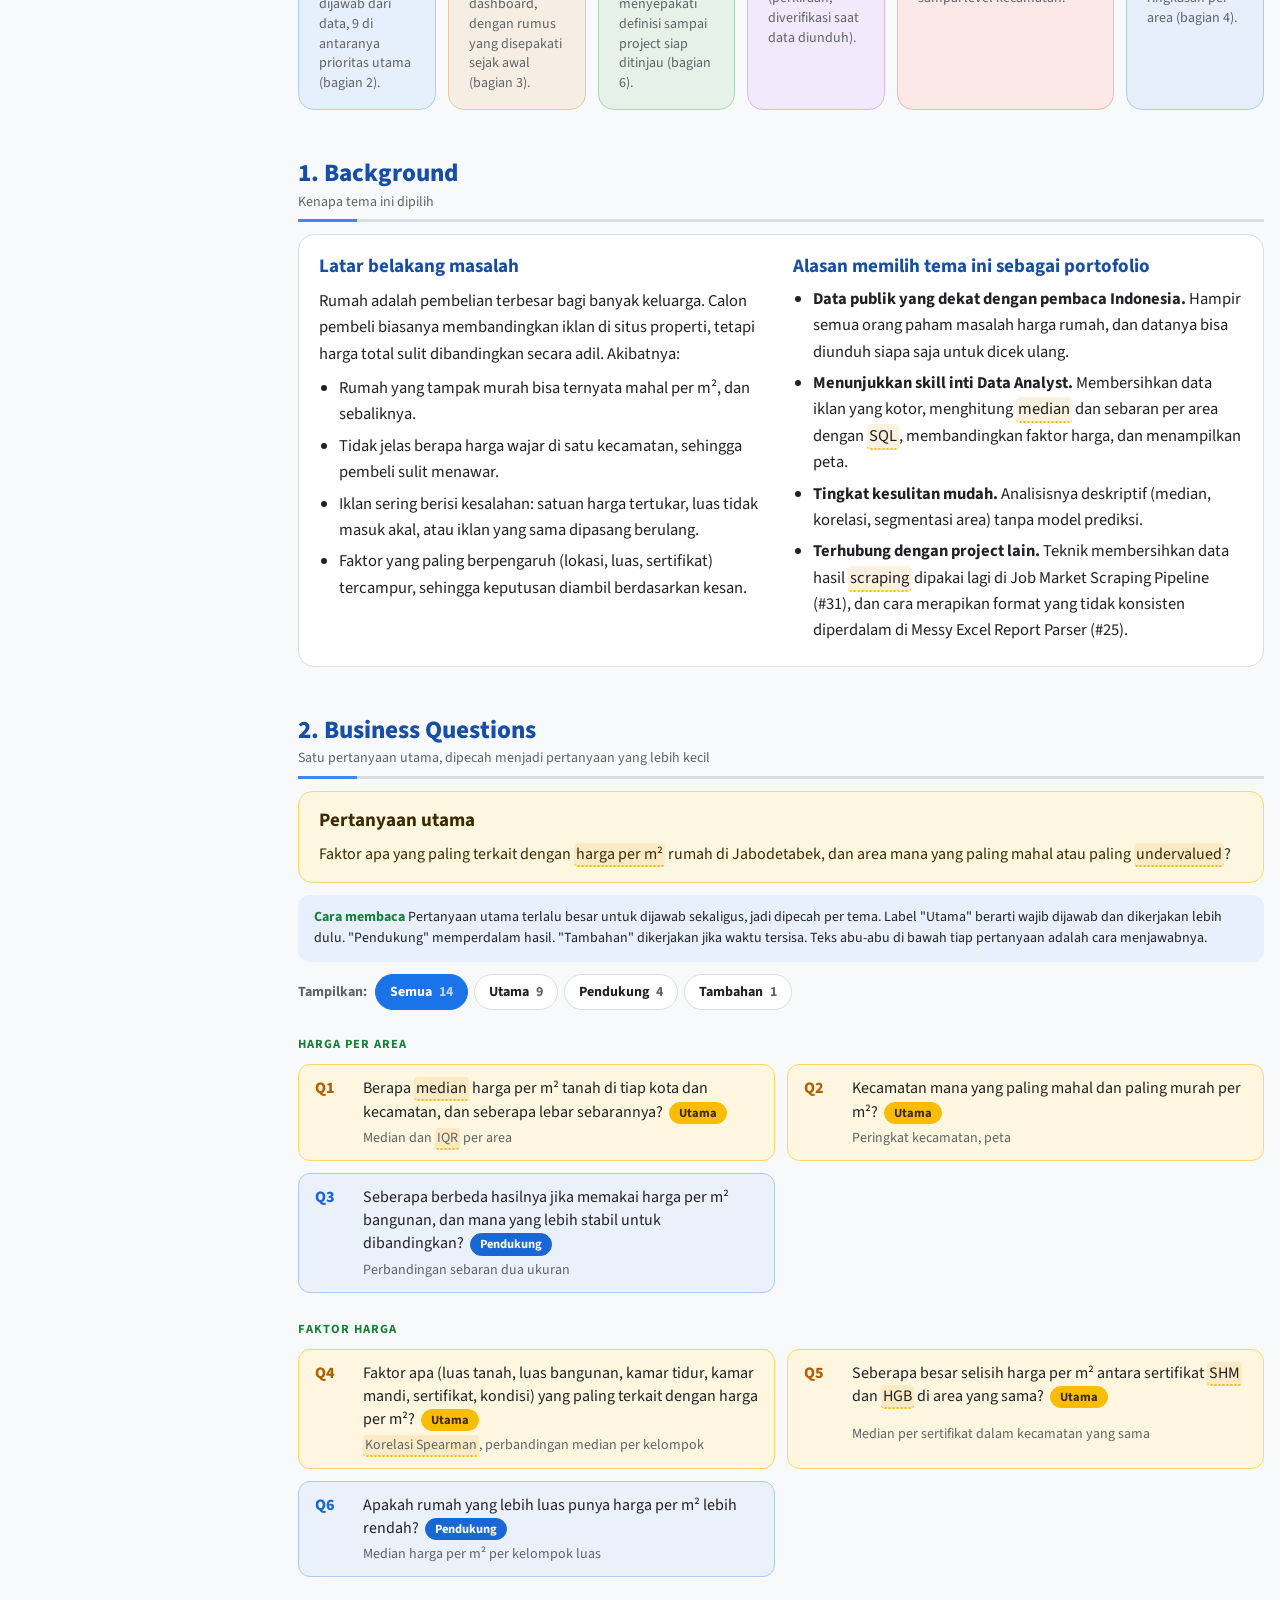
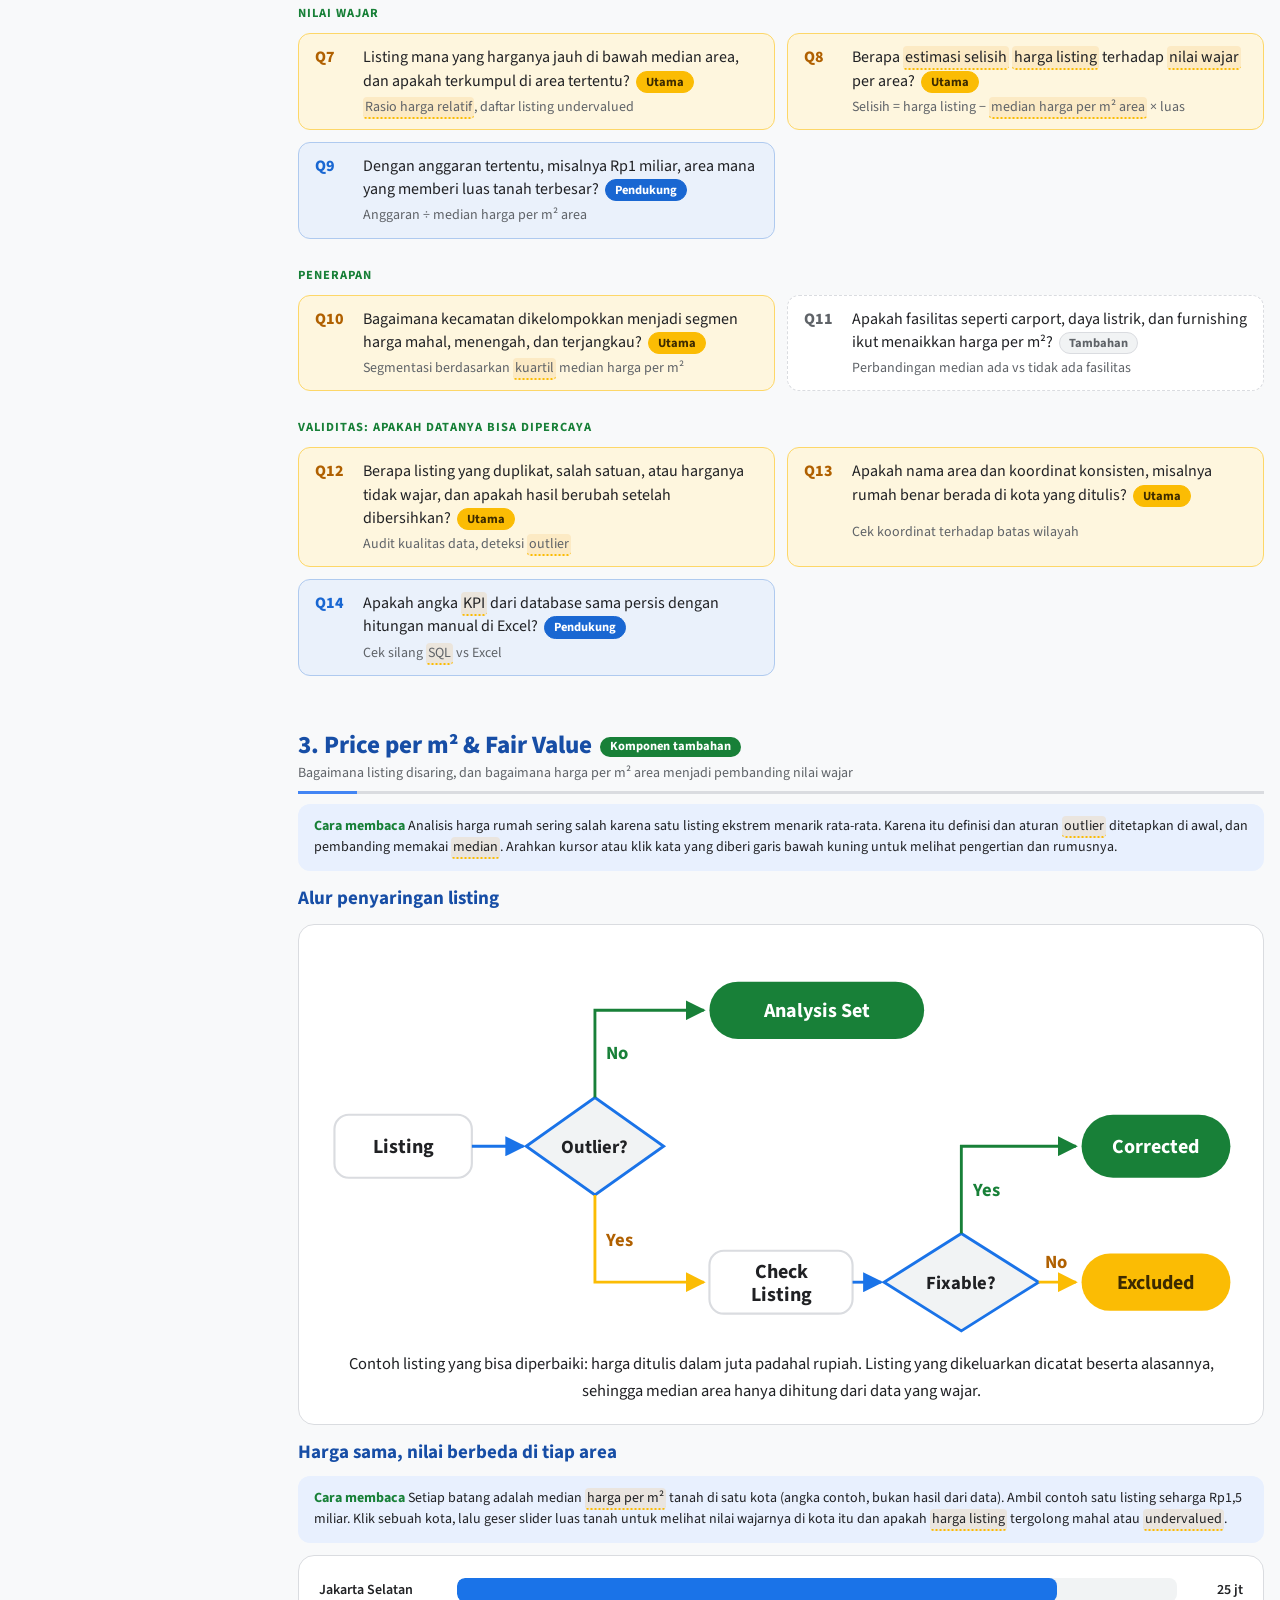
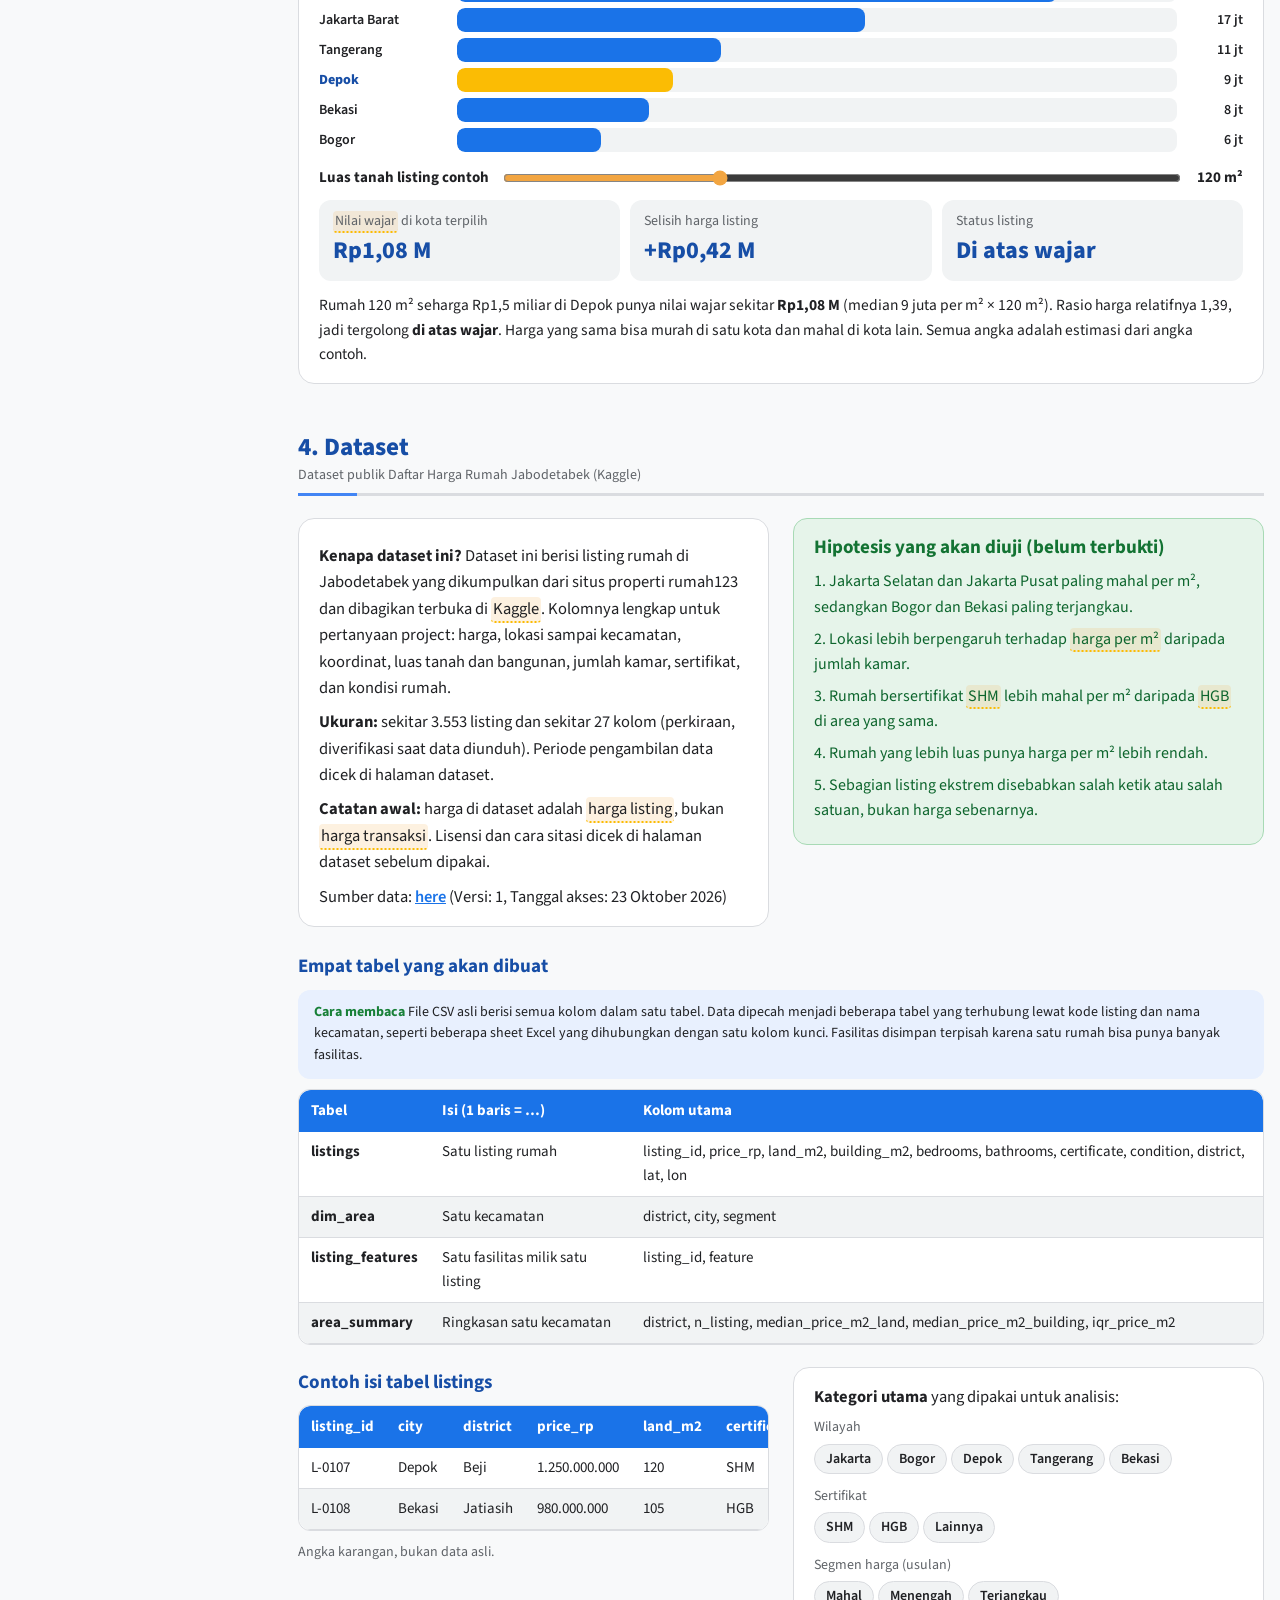
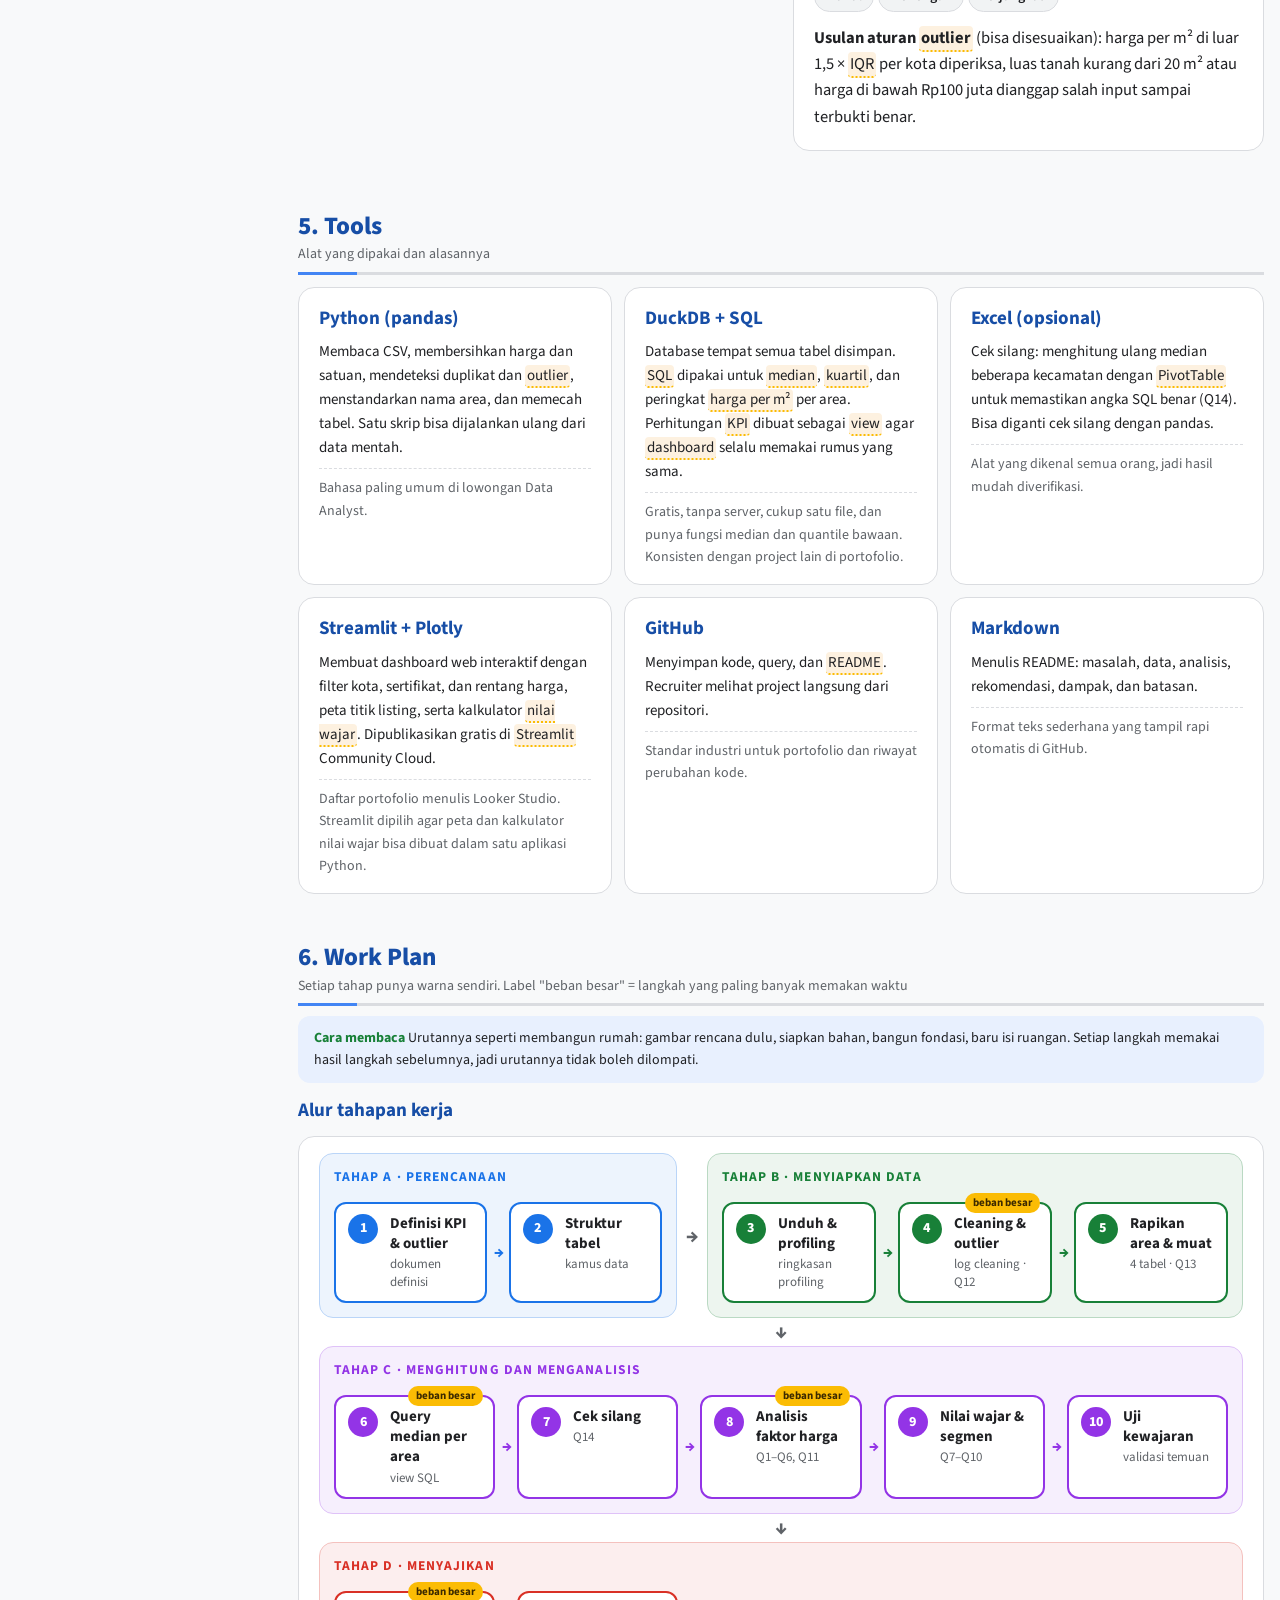
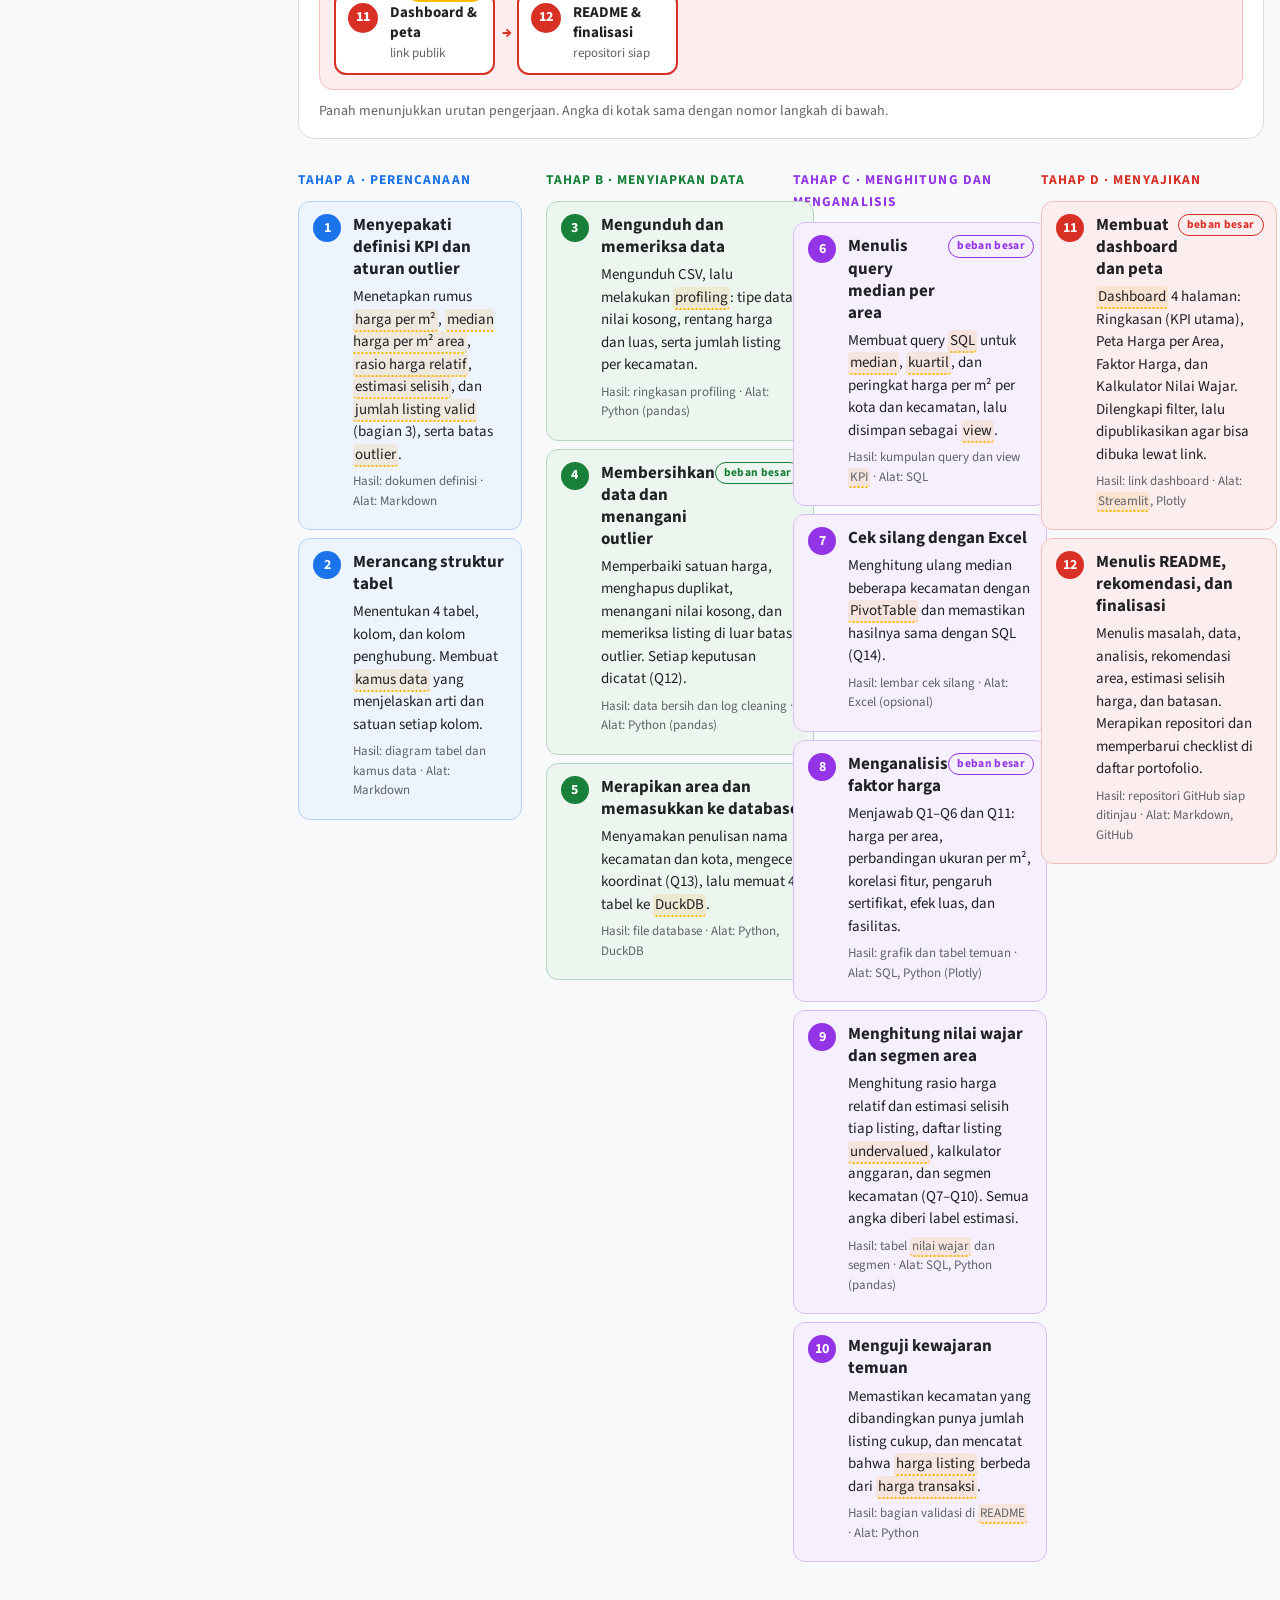
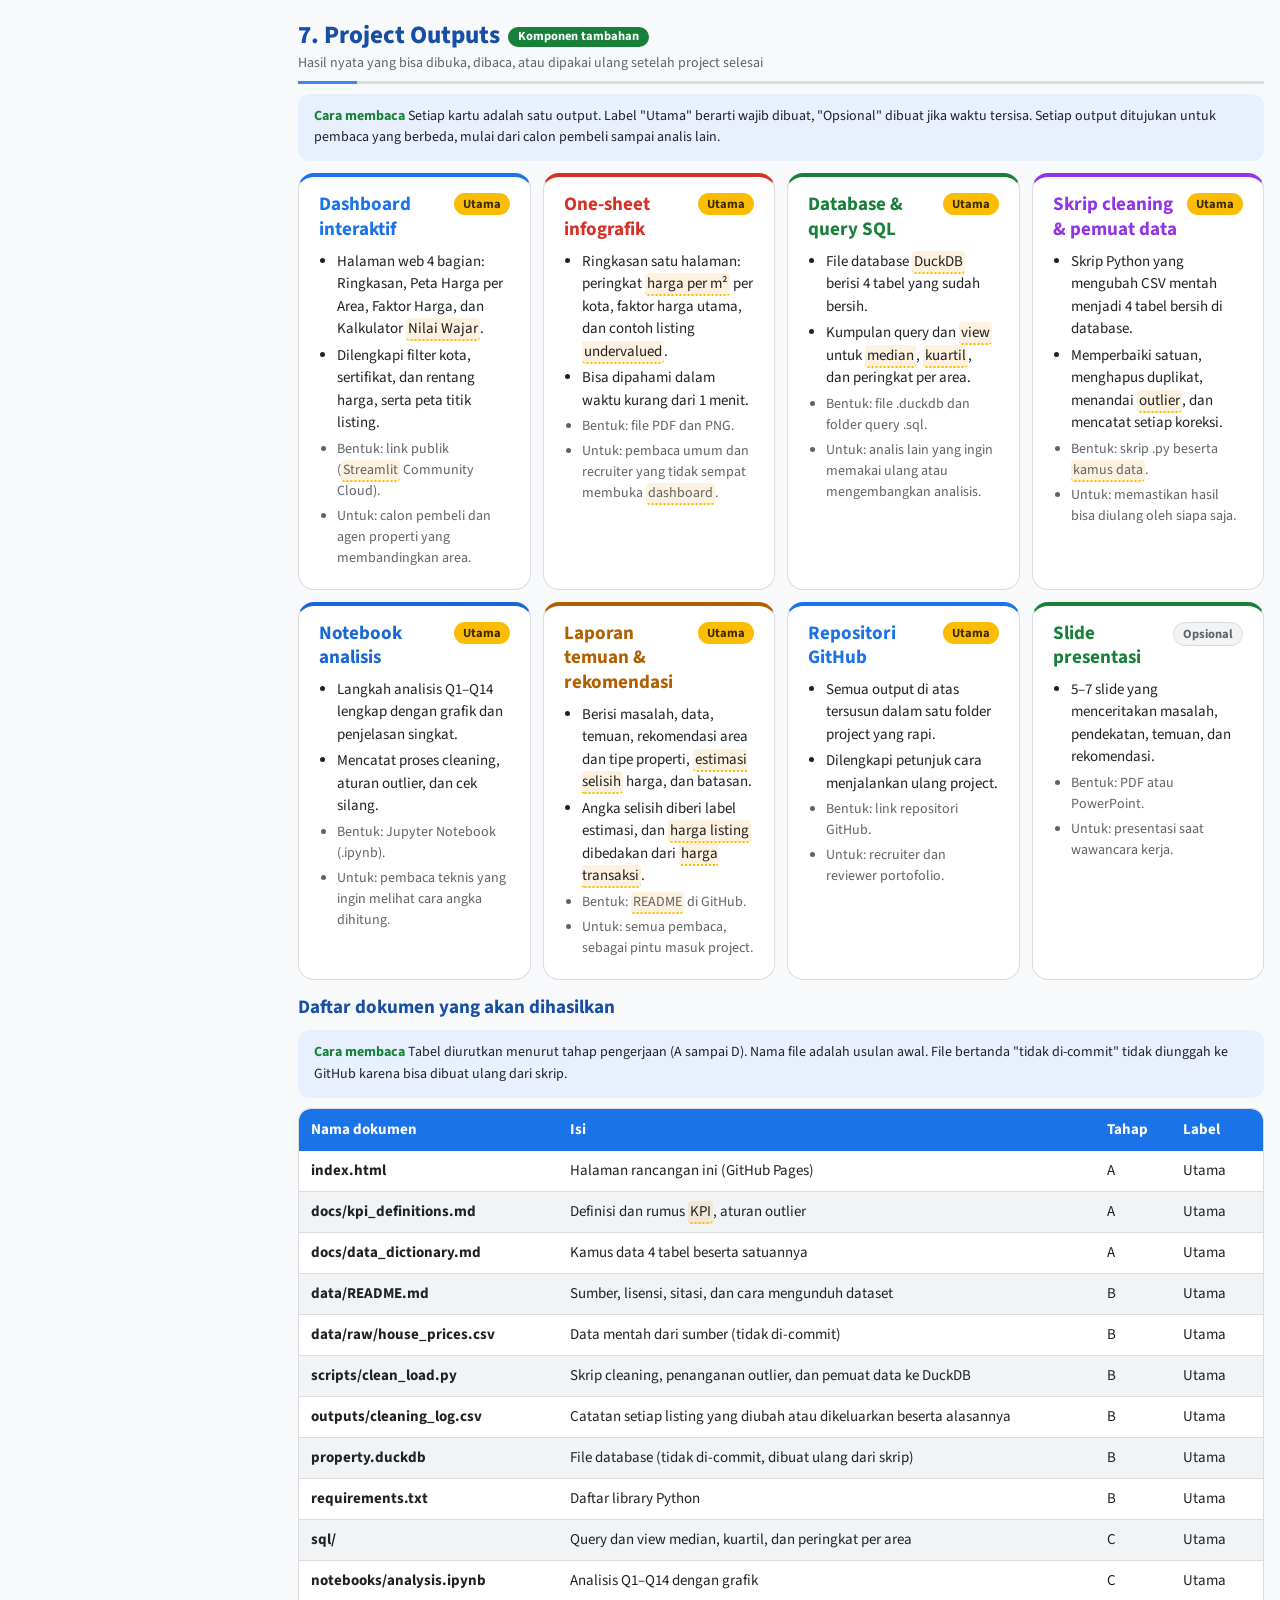
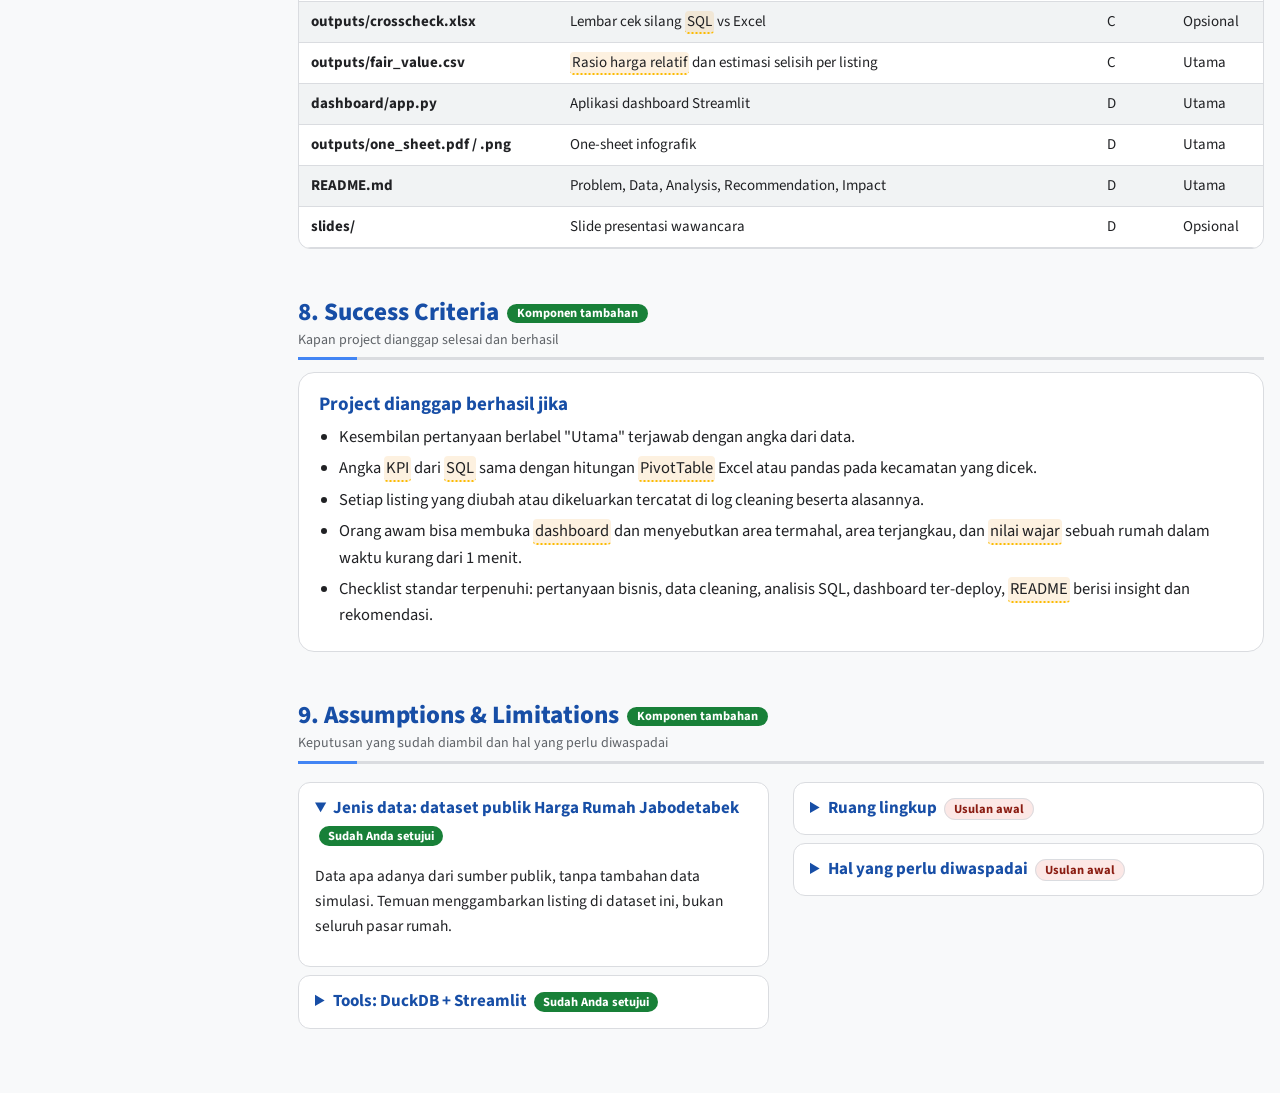
==== commit 0adf901b: "Report v2: perbaiki nav, evq, tabel 1.2c/1.3, bagian 2-6 sesuai skill - Nav: tombol Design dan Repor" ====
--- a/design-and-report/index.html
+++ b/design-and-report/index.html
@@ -216,7 +216,7 @@
 main>nav .links{grid-column:1/-1;margin:8px 0 0 4px}
 }
 .grid2{display:grid;gap:12px}@media (min-width:1000px){.grid2{grid-template-columns:1fr 1fr}}
-.pill.p{background:#FBBC04;color:#3C2A00}.pill.d{background:#FCE8E6;color:#8A1C12}
+.pill{white-space:nowrap}.pill.p{background:#FBBC04;color:#3C2A00}.pill.d{background:#FCE8E6;color:#8A1C12}
 
 </style>
 
@@ -224,7 +224,7 @@
 <body>
 <a href="https://bagusbernadi.github.io/" style="display:inline-block;margin:12px 16px;font:600 14px/1.4 'Source Sans 3',Arial,sans-serif;color:#1A73E8;text-decoration:none">← All projects / Semua project</a>
 <main>
-<nav aria-label="Project navigation"><button type="button" class="tab on" data-t="design" aria-expanded="true" aria-controls="design">Design Project</button><div class="links" data-tab="design"><a href="#s1">Background</a><a href="#s2">Business Questions</a><a href="#s3">Price per m² &amp; Fair Value</a><a href="#s4">Dataset</a><a href="#s5">Tools</a><a href="#s6">Work Plan</a><a href="#s7">Project Outputs</a><a href="#s8">Success Criteria</a><a href="#s9">Assumptions &amp; Limitations</a></div><button type="button" class="tab" data-t="report" aria-expanded="false" aria-controls="report">Report Project</button><div class="links" data-tab="report" hidden><a href="#rp1">Data</a><a href="#rp2">Business Questions</a><a href="#rp3">Dataset</a><a href="#rp4">Tools</a><a href="#rp5">Alur Kerja</a><a href="#rp6">Project Output</a><a href="#rp7">Kesimpulan</a></div></nav>
+<nav aria-label="Project navigation"><button type="button" class="tab on" data-t="design" aria-expanded="true" aria-controls="design">Design Project</button><button type="button" class="tab" data-t="report" aria-expanded="false" aria-controls="report">Report Project</button><div class="links" data-tab="design"><a href="#s1">Background</a><a href="#s2">Business Questions</a><a href="#s3">Price per m² &amp; Fair Value</a><a href="#s4">Dataset</a><a href="#s5">Tools</a><a href="#s6">Work Plan</a><a href="#s7">Project Outputs</a><a href="#s8">Success Criteria</a><a href="#s9">Assumptions &amp; Limitations</a></div><div class="links" data-tab="report" hidden><a href="#rp1">Data</a><a href="#rp2">Business Questions</a><a href="#rp3">Dataset</a><a href="#rp4">Tools</a><a href="#rp5">Alur Kerja</a><a href="#rp6">Project Output</a><a href="#rp7">Kesimpulan</a></div></nav>
 
 <header class="banner"><h1>Project 8: Property Price Analysis</h1>
 <p class="goal"><b>Tujuan project:</b> membangun analisis dan dashboard harga rumah di Jabodetabek yang menunjukkan harga per m² setiap area, faktor yang paling terkait dengan harga, dan listing yang jauh di atas atau di bawah nilai wajarnya, sehingga calon pembeli dapat menilai area dan harga dengan pembanding yang adil.</p>
@@ -510,21 +510,21 @@
 </div>
 
 <div class="pane" id="report" data-tab="report" hidden>
-<div class="callout g"><h4>Report Project versi 2: evaluasi hasil terhadap Design Project</h4>Dibuat dari 3.458 listing bersih. Cek silang dilakukan untuk 97 kota dan kecamatan. Angka laporan dihasilkan dari file hasil (CSV) dan database.</div>
+<div class="callout g"><h4>Report Project versi 2: evaluasi hasil terhadap Design Project</h4>Dibuat dari 3.458 listing bersih. Cek silang dilakukan untuk 97 perbandingan kota dan kecamatan (SQL vs pandas dan SQL vs spreadsheet). 466 angka diaudit. Angka laporan dihasilkan dari file hasil (CSV) dan database.</div><div class="evq scroll"><table class="rt"><tr><th>No</th><th>Pertanyaan evaluasi</th><th>Verdict</th><th>Ringkasan</th></tr><tr><td>1</td><td>1. Data yang berhasil didapatkan</td><td><span class="pill">Tercapai</span></td><td>3.439 listing valid setelah pembersihan, dengan log per langkah.</td></tr><tr><td>2</td><td>2. Apakah business question terjawab?</td><td><span class="pill">Terjawab</span></td><td>14 pertanyaan dijawab, 8 dengan catatan.</td></tr><tr><td>3</td><td>3. Apakah dataset sesuai dengan Design Project?</td><td><span class="pill p">Sebagian</span></td><td>Dataset sesuai tema. Sumber diunggah manual, lisensi belum dicek.</td></tr><tr><td>4</td><td>4. Apakah tools yang digunakan sesuai?</td><td><span class="pill p">Sebagian</span></td><td>Excel diganti LibreOffice Calc. Dashboard belum di-deploy.</td></tr><tr><td>5</td><td>5. Apakah alur pengerjaan sesuai dengan Design Project?</td><td><span class="pill p">Sebagian</span></td><td>7 dari 12 langkah sesuai penuh.</td></tr><tr><td>6</td><td>6. Apakah project output tercapai?</td><td><span class="pill p">Sebagian</span></td><td>5 dari 8 output tercapai.</td></tr><tr><td>7</td><td>7. Kesimpulan</td><td><span class="pill p">Sebagian</span></td><td>2 dari 5 kriteria tercapai.</td></tr></table></div>
 <h2 id="rp1">1. Data yang berhasil didapatkan<small>Isi data mentah, tabel di database, dan data hasil analisis</small></h2>
-<div class="kpis"><div class="card kpi" style="--h:var(--navyH)"><span class="v">3.553</span><span class="l">baris mentah</span><span class="d">Dari file CSV Kaggle, 27 kolom. Satu baris = satu listing.</span></div><div class="card kpi" style="--h:var(--tealH)"><span class="v">3.458</span><span class="l">listing setelah pembersihan</span><span class="d">Dihapus 1 duplikat URL dan 94 duplikat ads_id.</span></div><div class="card kpi" style="--h:var(--amberH)"><span class="v">3.439</span><span class="l">listing dengan price per m2 valid</span><span class="d">Di dalam batas asumsi Rp 1.000.000 s.d. Rp 100.000.000 per m2.</span></div><div class="card kpi" style="--h:var(--plumH)"><span class="v">9</span><span class="l">kota</span><span class="d">Bogor dan Tangerang paling banyak listing.</span></div><div class="card kpi" style="--h:var(--roseH)"><span class="v">88</span><span class="l">kecamatan dengan listing cukup</span><span class="d">Minimal 10 listing per kecamatan (asumsi).</span></div><div class="card kpi" style="--h:var(--skyH)"><span class="v">20</span><span class="l">baris ditandai atau diubah</span><span class="d">Flag harga, luas kosong, dan tahun bangun di masa depan.</span></div></div><h3>1.1 Data mentah dan pembersihan</h3><div class="card"><h4>Tabel 1.1. Langkah pembersihan</h4><div class="scroll"><table class="rt"><tr><th>Langkah</th><th>Jumlah</th></tr><tr><td>baris mentah</td><td>3.553</td></tr><tr><td>setelah hapus duplikat URL</td><td>3.552</td></tr><tr><td>setelah hapus duplikat ads_id</td><td>3.458</td></tr><tr><td>year_built > 2026 jadi NULL</td><td>1</td></tr><tr><td>price per m2 di luar batas (flag)</td><td>18</td></tr><tr><td>building_size_m2 kosong</td><td>1</td></tr><tr><td>city ada spasi di depan (di-trim)</td><td>3.553</td></tr></table></div><p>Keputusan tiap langkah ada di <code>project/docs/cleaning_decisions.md</code>. Angka flag dan batas harga adalah asumsi.</p></div><h3>1.2 Tabel di database dan file hasil</h3><div class="card"><h4>Tabel 1.2a. Tabel di DuckDB</h4><div class="scroll"><table class="rt"><tr><th>Tabel</th><th>Isi</th><th>Baris</th></tr><tr><td><code>raw</code></td><td>Data mentah dari CSV</td><td>3.553</td></tr><tr><td><code>listings</code></td><td>Listing bersih, dengan price per m2 dan flag</td><td>3.458</td></tr><tr><td><code>city_summary</code></td><td>Median per kota</td><td>9</td></tr><tr><td><code>district_summary</code></td><td>Median per kecamatan (n >= 10)</td><td>88</td></tr><tr><td><code>listing_vs_district</code></td><td>Listing dengan rasio terhadap median kecamatan</td><td>2.588</td></tr></table></div><p>Tabel <code>s1</code> dan <code>s2</code> adalah tahap antara pembersihan dan ikut tersimpan di file database.</p></div><div class="card"><h4>Tabel 1.2b. Cek silang SQL dan pandas (Q14)</h4><div class="scroll"><table class="rt"><tr><th>Tingkat</th><th>Dibandingkan</th><th>Sama</th><th>Selisih maks</th><th>Status</th></tr><tr><td>kota</td><td>9</td><td>9</td><td>0,000000</td><td><span class="pill">PASS</span></td></tr><tr><td>kecamatan</td><td>88</td><td>88</td><td>0,000000</td><td><span class="pill">PASS</span></td></tr></table></div><p>Cek dilakukan dengan DuckDB dan pandas. Excel tidak dipakai karena tidak tersedia di sesi.</p></div><div class="card"><h4>Tabel 1.2c. File hasil analisis (CSV)</h4><div class="scroll"><table class="rt"><tr><th>File</th><th>Isi</th></tr><tr><td><code>results/1-data-preparation/01_cleaning_log.csv</code></td><td>Langkah pembersihan</td></tr><tr><td><code>results/2-analysis/02_city_summary.csv</code></td><td>Median per kota</td></tr><tr><td><code>results/2-analysis/02_district_summary.csv</code></td><td>Median per kecamatan</td></tr><tr><td><code>results/2-analysis/02_hypothesis_tests.csv</code></td><td>Uji lima hipotesis</td></tr><tr><td><code>results/2-analysis/02_listing_outliers_vs_district.csv</code></td><td>Listing dengan rasio di luar 0,5 s.d. 2</td></tr><tr><td><code>results/2-analysis/02_ppm2_bounds_sensitivity.csv</code></td><td>Sensitivitas batas harga</td></tr><tr><td><code>results/2-analysis/q1 sampai q13 (CSV)</code></td><td>Jawaban Q1 sampai Q13</td></tr><tr><td><code>results/2-analysis/04_crosscheck_sql_pandas.csv</code></td><td>Cek silang Q14</td></tr></table></div></div><h3>1.3 Angka kunci (KPI)</h3><div class="card"><div class="scroll"><table class="rt"><tr><th>KPI</th><th>Rumus ringkas</th><th>Hasil</th><th>Jumlah data</th></tr><tr><td>Median price per m2 semua listing valid</td><td>median(harga / luas bangunan)</td><td>Rp 16.470.588</td><td>3.439</td></tr><tr><td>Kota termahal (median)</td><td>median per kota</td><td>Jakarta Utara: Rp 26.250.000</td><td>123</td></tr><tr><td>Kota termurah (median)</td><td>median per kota</td><td>Bekasi: Rp 11.402.795</td><td>580</td></tr><tr><td>Kandidat rasio < 0,5</td><td>harga per m2 / median kecamatan</td><td>120</td><td>3.439</td></tr><tr><td>Kandidat rasio > 2</td><td>harga per m2 / median kecamatan</td><td>59</td><td>3.439</td></tr></table></div></div>
+<div class="kpis"><div class="card kpi" style="--h:var(--navyH)"><span class="v">3.553</span><span class="l">baris mentah</span><span class="d">Dari file CSV Kaggle, 27 kolom. Satu baris = satu listing.</span></div><div class="card kpi" style="--h:var(--tealH)"><span class="v">3.458</span><span class="l">listing setelah pembersihan</span><span class="d">Dihapus 1 duplikat URL dan 94 duplikat ads_id.</span></div><div class="card kpi" style="--h:var(--amberH)"><span class="v">3.439</span><span class="l">listing dengan price per m2 valid</span><span class="d">Di dalam batas asumsi Rp 1.000.000 s.d. Rp 100.000.000 per m2.</span></div><div class="card kpi" style="--h:var(--plumH)"><span class="v">9</span><span class="l">kota</span><span class="d">Bogor dan Tangerang paling banyak listing.</span></div><div class="card kpi" style="--h:var(--roseH)"><span class="v">88</span><span class="l">kecamatan dengan listing cukup</span><span class="d">Minimal 10 listing per kecamatan (asumsi).</span></div><div class="card kpi" style="--h:var(--skyH)"><span class="v">20</span><span class="l">baris ditandai atau diubah</span><span class="d">Flag harga, luas kosong, dan tahun bangun di masa depan.</span></div></div><h3>1.1 Data mentah dan pembersihan</h3><div class="card"><h4>Tabel 1.1. Langkah pembersihan</h4><div class="scroll"><table class="rt"><tr><th>Langkah</th><th>Jumlah</th></tr><tr><td>baris mentah</td><td>3.553</td></tr><tr><td>setelah hapus duplikat URL</td><td>3.552</td></tr><tr><td>setelah hapus duplikat ads_id</td><td>3.458</td></tr><tr><td>year_built > 2026 jadi NULL</td><td>1</td></tr><tr><td>price per m2 di luar batas (flag)</td><td>18</td></tr><tr><td>building_size_m2 kosong</td><td>1</td></tr><tr><td>city ada spasi di depan (di-trim)</td><td>3.553</td></tr></table></div><p>Keputusan tiap langkah ada di <code>project/docs/cleaning_decisions.md</code>. Angka flag dan batas harga adalah asumsi.</p></div><h3>1.2 Tabel di database dan file hasil</h3><div class="card"><h4>Tabel 1.2a. Tabel di DuckDB</h4><div class="scroll"><table class="rt"><tr><th>Tabel</th><th>Isi</th><th>Baris</th></tr><tr><td><code>raw</code></td><td>Data mentah dari CSV</td><td>3.553</td></tr><tr><td><code>listings</code></td><td>Listing bersih, dengan price per m2 dan flag</td><td>3.458</td></tr><tr><td><code>city_summary</code></td><td>Median per kota</td><td>9</td></tr><tr><td><code>district_summary</code></td><td>Median per kecamatan (n >= 10)</td><td>88</td></tr><tr><td><code>listing_vs_district</code></td><td>Listing dengan rasio terhadap median kecamatan</td><td>2.588</td></tr></table></div><p>Tabel <code>s1</code> dan <code>s2</code> adalah tahap antara pembersihan dan ikut tersimpan di file database.</p></div><div class="card"><h4>Tabel 1.2b. Cek silang hasil (Q14)</h4><div class="scroll"><table class="rt"><tr><th>Cek</th><th>Tingkat</th><th>Dibandingkan</th><th>Sama</th><th>Selisih maks</th><th>Status</th></tr><tr><td>SQL vs pandas</td><td>kota</td><td>9</td><td>9</td><td>0,000000</td><td><span class="pill">PASS</span></td></tr><tr><td>SQL vs pandas</td><td>kecamatan</td><td>88</td><td>88</td><td>0,000000</td><td><span class="pill">PASS</span></td></tr><tr><td>SQL vs spreadsheet (LibreOffice Calc)</td><td>kota</td><td>9</td><td>9</td><td>0,000000</td><td><span class="pill">PASS</span></td></tr><tr><td>SQL vs spreadsheet (LibreOffice Calc)</td><td>kecamatan</td><td>88</td><td>88</td><td>0,000000</td><td><span class="pill">PASS</span></td></tr></table></div><p>Excel tidak tersedia di sesi. Spreadsheet yang dipakai adalah LibreOffice Calc, yang menghitung ulang rumus <code>MEDIAN(IF(...))</code>. Angka Excel asli belum dicek.</p></div><div class="card"><h4>Tabel 1.2c. File hasil analisis (CSV)</h4><div class="scroll"><table class="rt"><tr><th>File</th><th>Isi</th><th>Baris</th><th>Dipakai untuk</th></tr><tr><td><code>project/results/1-data-preparation/01_cleaning_log.csv</code></td><td>Langkah pembersihan per tahap</td><td>7</td><td>Bagian 1.2a, Q12</td></tr><tr><td><code>project/results/1-data-preparation/01_listing_log.csv</code></td><td>Satu baris per listing yang dibuang atau diberi catatan</td><td>115</td><td>Q12</td></tr><tr><td><code>project/results/2-analysis/02_city_summary.csv</code></td><td>Median per kota</td><td>9</td><td>Q1, Q8</td></tr><tr><td><code>project/results/2-analysis/02_district_summary.csv</code></td><td>Median per kecamatan (n >= 10)</td><td>88</td><td>Q2, Q8, Q10</td></tr><tr><td><code>project/results/2-analysis/02_hypothesis_tests.csv</code></td><td>Uji lima hipotesis</td><td>5</td><td>H1 sampai H5</td></tr><tr><td><code>project/results/2-analysis/02_listing_outliers_vs_district.csv</code></td><td>Listing dengan rasio di luar 0,5 s.d. 2</td><td>179</td><td>Q7, Q8</td></tr><tr><td><code>project/results/2-analysis/02_ppm2_bounds_sensitivity.csv</code></td><td>Sensitivitas batas harga per m2</td><td>3</td><td>Bagian 3.2</td></tr><tr><td><code>project/results/2-analysis/04_crosscheck_sql_pandas.csv</code></td><td>Cek silang SQL vs pandas</td><td>2</td><td>Q14</td></tr><tr><td><code>project/results/2-analysis/05_crosscheck_spreadsheet.csv</code></td><td>Cek silang SQL vs LibreOffice Calc</td><td>2</td><td>Q14</td></tr><tr><td><code>project/results/2-analysis/q1_city_iqr.csv</code></td><td>Sebaran harga per m2 per kota (IQR)</td><td>9</td><td>Q1</td></tr><tr><td><code>project/results/2-analysis/q2_district_rank.csv</code></td><td>Peringkat kecamatan</td><td>88</td><td>Q2</td></tr><tr><td><code>project/results/2-analysis/q3_basis_compare.csv</code></td><td>Basis bangunan vs tanah</td><td>2</td><td>Q3</td></tr><tr><td><code>project/results/2-analysis/q4_factor_strength.csv</code></td><td>Kekuatan faktor (Spearman, eta-squared)</td><td>12</td><td>Q4</td></tr><tr><td><code>project/results/2-analysis/q5_cert_pairs.csv</code></td><td>Selisih SHM vs HGB per kecamatan</td><td>11</td><td>Q5, H3</td></tr><tr><td><code>project/results/2-analysis/q6_size_bins.csv</code></td><td>Median per kelompok luas</td><td>5</td><td>Q6</td></tr><tr><td><code>project/results/2-analysis/q7_undervalued_by_city.csv</code></td><td>Proporsi listing undervalued per kota</td><td>7</td><td>Q7</td></tr><tr><td><code>project/results/2-analysis/q8_impact_estimated.csv</code></td><td>Estimasi selisih harga</td><td>2</td><td>Q8</td></tr><tr><td><code>project/results/2-analysis/q9_budget_land.csv</code></td><td>Luas tanah dengan anggaran Rp 1 miliar</td><td>88</td><td>Q9</td></tr><tr><td><code>project/results/2-analysis/q10_segments.csv</code></td><td>Ringkasan segmen</td><td>3</td><td>Q10</td></tr><tr><td><code>project/results/2-analysis/q10_district_segment.csv</code></td><td>Segmen per kecamatan</td><td>88</td><td>Q10</td></tr><tr><td><code>project/results/2-analysis/q11_facilities.csv</code></td><td>Median per fasilitas</td><td>6</td><td>Q11</td></tr><tr><td><code>project/results/2-analysis/q12_before_after.csv</code></td><td>Median sebelum dan sesudah pembersihan</td><td>9</td><td>Q12</td></tr><tr><td><code>project/results/2-analysis/q13_geo_consistency.csv</code></td><td>Konsistensi nama area dan koordinat</td><td>4</td><td>Q13</td></tr><tr><td><code>project/results/2-analysis/q13_coord_outliers.csv</code></td><td>Listing dengan koordinat lebih dari 50 km</td><td>5</td><td>Q13</td></tr><tr><td><code>project/results/2-analysis/q14_excel_crosscheck.xlsx</code></td><td>Spreadsheet cek silang dengan rumus</td><td>-</td><td>Q14</td></tr><tr><td><code>project/results/3-presentation/dash_listings.csv</code></td><td>Data listing untuk dashboard</td><td>3.439</td><td>Dashboard (app.py)</td></tr><tr><td><code>project/results/3-presentation/dash_districts.csv</code></td><td>Data kecamatan untuk dashboard</td><td>88</td><td>Dashboard (app.py)</td></tr></table></div></div><h3>1.3 Angka kunci (KPI)</h3><div class="card"><h4>Tabel 1.3. Angka kunci (KPI)</h4><div class="scroll"><table class="rt"><tr><th>KPI</th><th>Rumus ringkas</th><th>Hasil</th><th>Jumlah data</th></tr><tr><td>Median price per m2 semua listing valid</td><td>median(harga / luas bangunan)</td><td>Rp 16.470.588</td><td>3.439</td></tr><tr><td>Kota termahal (median)</td><td>median per kota</td><td>Jakarta Utara: Rp 26.250.000</td><td>123</td></tr><tr><td>Kota termurah (median)</td><td>median per kota</td><td>Bekasi: Rp 11.402.795</td><td>580</td></tr><tr><td>Kandidat rasio < 0,5</td><td>harga per m2 / median kecamatan</td><td>120</td><td>3.439</td></tr><tr><td>Kandidat rasio > 2</td><td>harga per m2 / median kecamatan</td><td>59</td><td>3.439</td></tr></table></div></div>
 <h2 id="rp2">2. Apakah business question terjawab?<small>14 pertanyaan pada Design Project, dijawab dengan data</small></h2>
-<div class="callout g"><h4>Jawaban singkat</h4>Semua 14 pertanyaan dijawab dengan data. Dari jumlah itu, 8 pertanyaan dijawab dengan catatan (kuning). Pertanyaan utama project dijawab di bagian 7.</div><div class="qchips"><a class="qc" href="#q1" title="Berapa median harga per m2 tanah di tiap kota dan kecamatan, dan seberapa lebar sebarannya?">Q1</a><a class="qc" href="#q2" title="Kecamatan mana yang paling mahal dan paling murah per m2?">Q2</a><a class="qc" href="#q3" title="Seberapa berbeda hasilnya jika memakai harga per m2 bangunan, dan mana yang lebih stabil?">Q3</a><a class="qc" href="#q4" title="Faktor apa yang paling terkait dengan harga per m2?">Q4</a><a class="qc w" href="#q5" title="Seberapa besar selisih harga per m2 antara SHM dan HGB di area yang sama?">Q5</a><a class="qc" href="#q6" title="Apakah rumah yang lebih luas punya harga per m2 lebih rendah?">Q6</a><a class="qc w" href="#q7" title="Listing mana yang harganya jauh di bawah median area, dan apakah terkumpul di area tertentu?">Q7</a><a class="qc w" href="#q8" title="Berapa estimasi selisih harga listing terhadap nilai wajar per area?">Q8</a><a class="qc w" href="#q9" title="Dengan anggaran Rp 1 miliar, area mana yang memberi luas tanah terbesar?">Q9</a><a class="qc w" href="#q10" title="Bagaimana kecamatan dikelompokkan menjadi segmen mahal, menengah, dan terjangkau?">Q10</a><a class="qc w" href="#q11" title="Apakah carport, daya listrik, dan furnishing ikut menaikkan harga per m2?">Q11</a><a class="qc" href="#q12" title="Berapa listing yang duplikat, salah satuan, atau harganya tidak wajar, dan apakah hasil berubah setelah dibersihkan?">Q12</a><a class="qc w" href="#q13" title="Apakah nama area dan koordinat konsisten dengan kota?">Q13</a><a class="qc w" href="#q14" title="Apakah angka KPI dari database sama dengan hitungan lain?">Q14</a></div><p class="how">Klik nomor pertanyaan untuk melompat. Hijau = terjawab, kuning = terjawab dengan catatan.</p><h3>2.1 Harga per area (Q1 sampai Q3)</h3><div id="q1" class="qa"><span class="qn">Q1</span><div><div class="qt">Berapa median harga per m2 tanah di tiap kota dan kecamatan, dan seberapa lebar sebarannya?</div><div class="qm">Utama · <span class="pill">Terjawab</span></div><p>Median tertinggi Jakarta Utara (Rp 26.250.000) dan terendah Bekasi (Rp 11.402.795). Sebaran di tiap kota lebar: rentang kuartil ke-1 sampai ke-3 Bekasi Rp 9.197.794 s.d. Rp 14.214.881.</p></div></div><div id="q2" class="qa"><span class="qn">Q2</span><div><div class="qt">Kecamatan mana yang paling mahal dan paling murah per m2?</div><div class="qm">Utama · <span class="pill">Terjawab</span></div><p>Kebayoran Baru (Jakarta Selatan) termahal dengan median Rp 48.571.429. Jonggol (Bogor) termurah, Rp 6.363.636. Hanya kecamatan dengan minimal 10 listing yang dihitung.</p></div></div><div id="q3" class="qa"><span class="qn">Q3</span><div><div class="qt">Seberapa berbeda hasilnya jika memakai harga per m2 bangunan, dan mana yang lebih stabil?</div><div class="qm">Pendukung · <span class="pill">Terjawab</span></div><p>Median per m2 bangunan Rp 14.216.667, per m2 tanah Rp 13.565.217. Sebaran log per m2 bangunan lebih sempit (sd 0,49 vs 0,65), jadi basis bangunan dipakai di seluruh analisis.</p></div></div><h4>Grafik 2.1a. Median harga per m2 per kota</h4><div class="figw rc"><svg role="img" aria-label="Median harga per m2 per kota" viewBox="0 0 760 270"><line x1="52" x2="760" y1="200.0" y2="200.0" stroke="#E8EAED"/><text x="46" y="204.0" text-anchor="end">0</text><line x1="52" x2="760" y1="153.0" y2="153.0" stroke="#E8EAED"/><text x="46" y="157.0" text-anchor="end">10.000.000</text><line x1="52" x2="760" y1="106.0" y2="106.0" stroke="#E8EAED"/><text x="46" y="110.0" text-anchor="end">20.000.000</text><line x1="52" x2="760" y1="59.0" y2="59.0" stroke="#E8EAED"/><text x="46" y="63.0" text-anchor="end">30.000.000</text><line x1="52" x2="760" y1="12.0" y2="12.0" stroke="#E8EAED"/><text x="46" y="16.0" text-anchor="end">40.000.000</text><line x1="52" x2="760" y1="200" y2="200" stroke="#BDC1C6"/><path d="M64.6,200V80.6Q64.6,76.6 68.6,76.6H114.1Q118.1,76.6 118.1,80.6V200Z" fill="#1A73E8"><title>Jakarta Utara: Rp 26.250.000 (n=123)</title></path><text x="91.3" y="216" text-anchor="end" transform="rotate(-35 91.3 216)">Jakarta Utara</text><path d="M143.3,200V99.1Q143.3,95.1 147.3,95.1H192.7Q196.7,95.1 196.7,99.1V200Z" fill="#1A73E8"><title>Jakarta Selatan: Rp 22.325.388 (n=226)</title></path><text x="170.0" y="216" text-anchor="end" transform="rotate(-35 170.0 216)">Jakarta Selatan</text><path d="M221.9,200V122.5Q221.9,118.5 225.9,118.5H271.4Q275.4,118.5 275.4,122.5V200Z" fill="#1A73E8"><title>Jakarta Barat: Rp 17.333.333 (n=192)</title></path><text x="248.7" y="216" text-anchor="end" transform="rotate(-35 248.7 216)">Jakarta Barat</text><path d="M300.6,200V123.5Q300.6,119.5 304.6,119.5H350.1Q354.1,119.5 354.1,123.5V200Z" fill="#1A73E8"><title>Tangerang: Rp 17.133.929 (n=836)</title></path><text x="327.3" y="216" text-anchor="end" transform="rotate(-35 327.3 216)">Tangerang</text><path d="M379.3,200V126.6Q379.3,122.6 383.3,122.6H428.7Q432.7,122.6 432.7,126.6V200Z" fill="#1A73E8"><title>Jakarta Pusat: Rp 16.470.588 (n=31)</title></path><text x="406.0" y="216" text-anchor="end" transform="rotate(-35 406.0 216)">Jakarta Pusat</text><path d="M457.9,200V129.8Q457.9,125.8 461.9,125.8H507.4Q511.4,125.8 511.4,129.8V200Z" fill="#1A73E8"><title>Jakarta Timur: Rp 15.780.632 (n=82)</title></path><text x="484.7" y="216" text-anchor="end" transform="rotate(-35 484.7 216)">Jakarta Timur</text><path d="M536.6,200V142.2Q536.6,138.2 540.6,138.2H586.1Q590.1,138.2 590.1,142.2V200Z" fill="#1A73E8"><title>Bogor: Rp 13.158.658 (n=854)</title></path><text x="563.3" y="216" text-anchor="end" transform="rotate(-35 563.3 216)">Bogor</text><path d="M615.3,200V145.3Q615.3,141.3 619.3,141.3H664.7Q668.7,141.3 668.7,145.3V200Z" fill="#1A73E8"><title>Depok: Rp 12.487.500 (n=515)</title></path><text x="642.0" y="216" text-anchor="end" transform="rotate(-35 642.0 216)">Depok</text><path d="M693.9,200V150.4Q693.9,146.4 697.9,146.4H743.4Q747.4,146.4 747.4,150.4V200Z" fill="#1A73E8"><title>Bekasi: Rp 11.402.795 (n=580)</title></path><text x="720.7" y="216" text-anchor="end" transform="rotate(-35 720.7 216)">Bekasi</text></svg></div><h4>Tabel 2.1b. Lima kecamatan termahal dan termurah</h4><div class="scroll"><table class="rt"><tr><th>Kecamatan</th><th>Kota</th><th>n</th><th>Median Rp/m2</th></tr><tr><td>Kebayoran Baru</td><td>Jakarta Selatan</td><td>11</td><td>48.571.429</td></tr><tr><td>Cipete</td><td>Jakarta Selatan</td><td>13</td><td>37.000.000</td></tr><tr><td>Kemang</td><td>Jakarta Selatan</td><td>35</td><td>33.750.000</td></tr><tr><td>Pondok Indah</td><td>Jakarta Selatan</td><td>10</td><td>31.666.667</td></tr><tr><td>Pantai Indah Kapuk</td><td>Jakarta Utara</td><td>89</td><td>29.000.000</td></tr><tr><td>Pondok Ungu</td><td>Bekasi</td><td>14</td><td>8.214.286</td></tr><tr><td>Cilebut</td><td>Bogor</td><td>12</td><td>8.013.889</td></tr><tr><td>Babelan</td><td>Bekasi</td><td>20</td><td>7.611.111</td></tr><tr><td>Bojong Gede</td><td>Bogor</td><td>30</td><td>6.562.500</td></tr><tr><td>Jonggol</td><td>Bogor</td><td>20</td><td>6.363.636</td></tr></table></div><h3>2.2 Faktor harga (Q4, Q5, Q6, Q11)</h3><div id="q4" class="qa"><span class="qn">Q4</span><div><div class="qt">Faktor apa yang paling terkait dengan harga per m2?</div><div class="qm">Utama · <span class="pill">Terjawab</span></div><p>Faktor terkuat: luas tanah (Spearman 0,388) dan jumlah kamar mandi (0,355). Kota memiliki eta-squared 0,246, sertifikat 0,025, dan kondisi 0,007. Lokasi (kota) lebih besar pengaruhnya daripada sertifikat dan kondisi.</p></div></div><div id="q5" class="qa w"><span class="qn">Q5</span><div><div class="qt">Seberapa besar selisih harga per m2 antara SHM dan HGB di area yang sama?</div><div class="qm">Utama · <span class="pill p">Terjawab dengan catatan</span></div><p>Selisih median SHM terhadap HGB per kecamatan adalah 0,4% (median dari 11 kecamatan). SHM lebih tinggi di 6 dari 11 kecamatan, jadi hampir tidak ada selisih yang konsisten.</p></div></div><div id="q6" class="qa"><span class="qn">Q6</span><div><div class="qt">Apakah rumah yang lebih luas punya harga per m2 lebih rendah?</div><div class="qm">Pendukung · <span class="pill">Terjawab</span></div><p>Harga per m2 turun seiring luas bangunan pada kelompok luas tertentu. Median naik dari Rp 12.690.476 (di bawah 50 m2) ke Rp 22.123.894 (400 m2 ke atas). Korelasi Spearman luas bangunan dengan harga per m2 0,294, jadi hipotesis ini tidak didukung.</p></div></div><div id="q11" class="qa w"><span class="qn">Q11</span><div><div class="qt">Apakah carport, daya listrik, dan furnishing ikut menaikkan harga per m2?</div><div class="qm">Tambahan · <span class="pill p">Terjawab dengan catatan</span></div><p>Listing dengan carport 1 atau lebih median Rp 14.285.714 per m2, tanpa carport Rp 13.964.286. Daya listrik 2.200 VA ke atas lebih mahal. Furnished jauh lebih mahal, tetapi jumlah datanya kecil.</p></div></div><h4>Tabel 2.2a. Kekuatan hubungan tiap faktor dengan log harga per m2</h4><div class="scroll"><table class="rt"><tr><th>Faktor</th><th>Ukuran</th><th>Nilai</th><th>n</th></tr><tr><td>land_size_m2</td><td>Spearman rho</td><td>0,388</td><td>3.439</td></tr><tr><td>building_size_m2</td><td>Spearman rho</td><td>0,294</td><td>3.439</td></tr><tr><td>bedrooms</td><td>Spearman rho</td><td>0,246</td><td>3.409</td></tr><tr><td>bathrooms</td><td>Spearman rho</td><td>0,355</td><td>3.414</td></tr><tr><td>carports</td><td>Spearman rho</td><td>0,204</td><td>3.439</td></tr><tr><td>floors</td><td>Spearman rho</td><td>0,252</td><td>3.436</td></tr><tr><td>building_age</td><td>Spearman rho</td><td>0,166</td><td>2.032</td></tr><tr><td>garages</td><td>Spearman rho</td><td>0,115</td><td>3.439</td></tr><tr><td>city</td><td>eta-squared</td><td>0,246</td><td>3.439</td></tr><tr><td>certificate</td><td>eta-squared</td><td>0,025</td><td>3.302</td></tr><tr><td>property_condition</td><td>eta-squared</td><td>0,007</td><td>3.200</td></tr><tr><td>furnishing</td><td>eta-squared</td><td>0,041</td><td>3.071</td></tr></table></div><h4>Tabel 2.2b. Selisih SHM dan HGB per kecamatan</h4><div class="scroll"><table class="rt"><tr><th>Kota</th><th>Kecamatan</th><th>Median SHM</th><th>Median HGB</th><th>Selisih</th><th>n SHM / HGB</th></tr><tr><td>Bekasi</td><td>Babelan</td><td>7.333.333</td><td>9.875.000</td><td>-25,7%</td><td>14 / 5</td></tr><tr><td>Bekasi</td><td>Harapan Indah</td><td>12.672.619</td><td>14.000.000</td><td>-9,5%</td><td>64 / 5</td></tr><tr><td>Bekasi</td><td>Summarecon Bekasi</td><td>13.709.677</td><td>17.159.722</td><td>-20,1%</td><td>17 / 8</td></tr><tr><td>Bogor</td><td>Cileungsi</td><td>9.983.333</td><td>7.777.778</td><td>28,4%</td><td>33 / 7</td></tr><tr><td>Bogor</td><td>Jonggol</td><td>6.388.889</td><td>6.363.636</td><td>0,4%</td><td>10 / 9</td></tr><tr><td>Bogor</td><td>Kota Wisata</td><td>14.388.393</td><td>11.363.636</td><td>26,6%</td><td>24 / 5</td></tr><tr><td>Bogor</td><td>Parung Panjang</td><td>11.750.000</td><td>13.081.967</td><td>-10,2%</td><td>7 / 5</td></tr><tr><td>Bogor</td><td>Sentul City</td><td>13.729.839</td><td>17.500.000</td><td>-21,5%</td><td>164 / 53</td></tr><tr><td>Depok</td><td>Cilodong</td><td>12.482.143</td><td>9.166.667</td><td>36,2%</td><td>27 / 7</td></tr><tr><td>Depok</td><td>Sawangan</td><td>13.298.246</td><td>13.200.000</td><td>0,7%</td><td>66 / 5</td></tr><tr><td>Tangerang</td><td>Cikupa Citra Raya</td><td>9.666.667</td><td>8.133.333</td><td>18,9%</td><td>23 / 7</td></tr></table></div><h4>Tabel 2.2c. Harga per m2 per kelompok luas bangunan (m2)</h4><div class="scroll"><table class="rt"><tr><th>Luas bangunan</th><th>n</th><th>Median Rp/m2</th></tr><tr><td><50</td><td>490</td><td>12.690.476</td></tr><tr><td>50-99</td><td>1.044</td><td>13.263.158</td></tr><tr><td>100-199</td><td>933</td><td>14.473.684</td></tr><tr><td>200-399</td><td>595</td><td>16.000.000</td></tr><tr><td>>=400</td><td>377</td><td>22.123.894</td></tr></table></div><h4>Tabel 2.2d. Median harga per m2 berdasarkan fasilitas</h4><div class="scroll"><table class="rt"><tr><th>Fasilitas</th><th>n</th><th>Median Rp/m2</th></tr><tr><td>carport >= 1</td><td>2.707</td><td>14.285.714</td></tr><tr><td>carport = 0</td><td>732</td><td>13.964.286</td></tr><tr><td>daya listrik >= 2200 VA</td><td>2.359</td><td>15.324.675</td></tr><tr><td>daya listrik < 2200 VA</td><td>803</td><td>11.611.111</td></tr><tr><td>furnished</td><td>231</td><td>18.194.444</td></tr><tr><td>unfurnished</td><td>2.002</td><td>13.357.975</td></tr></table></div><h3>2.3 Nilai wajar (Q7, Q8)</h3><div id="q7" class="qa w"><span class="qn">Q7</span><div><div class="qt">Listing mana yang harganya jauh di bawah median area, dan apakah terkumpul di area tertentu?</div><div class="qm">Utama · <span class="pill p">Terjawab dengan catatan</span></div><p>120 listing punya rasio kurang dari 0,5 terhadap median kecamatannya. Kota dengan proporsi tertinggi: Bogor. Daftar lengkap di CSV <code>02_listing_outliers_vs_district.csv</code>.</p></div></div><div id="q8" class="qa w"><span class="qn">Q8</span><div><div class="qt">Berapa estimasi selisih harga listing terhadap nilai wajar per area?</div><div class="qm">Utama · <span class="pill p">Terjawab dengan catatan</span></div><p>Dari 120 listing undervalued, median estimasi selisih Rp 1.427.458.221 per listing (estimated). Total selisih didominasi listing ekstrem, jadi median lebih informatif.</p></div></div><h4>Tabel 2.3a. Listing undervalued per kota (rasio di bawah 0,5)</h4><div class="scroll"><table class="rt"><tr><th>Kota</th><th>Undervalued</th><th>Listing valid</th><th>Persen</th></tr><tr><td>Bogor</td><td>41</td><td>854</td><td>4,8%</td></tr><tr><td>Bekasi</td><td>27</td><td>580</td><td>4,7%</td></tr><tr><td>Depok</td><td>17</td><td>515</td><td>3,3%</td></tr><tr><td>Jakarta Utara</td><td>4</td><td>123</td><td>3,2%</td></tr><tr><td>Jakarta Selatan</td><td>7</td><td>226</td><td>3,1%</td></tr><tr><td>Tangerang</td><td>21</td><td>836</td><td>2,5%</td></tr><tr><td>Jakarta Barat</td><td>3</td><td>192</td><td>1,6%</td></tr></table></div><h4>Tabel 2.3b. Estimasi selisih harga (estimated)</h4><div class="scroll"><table class="rt"><tr><th>Kelompok</th><th>Jumlah</th><th>Median selisih per listing</th><th>Total selisih</th></tr><tr><td>undervalued (rasio < 0.5)</td><td>120</td><td>Rp -1.427.458.221</td><td>Rp -402,4 miliar</td></tr><tr><td>overvalued (rasio > 2)</td><td>59</td><td>Rp 2.207.894.737</td><td>Rp 339,7 miliar</td></tr></table></div><h3>2.4 Penerapan (Q9, Q10)</h3><div id="q9" class="qa w"><span class="qn">Q9</span><div><div class="qt">Dengan anggaran Rp 1 miliar, area mana yang memberi luas tanah terbesar?</div><div class="qm">Pendukung · <span class="pill p">Terjawab dengan catatan</span></div><p>Dengan Rp 1 miliar, Jonggol (Bogor) memberi sekitar 248 m2 tanah pada median harga tanah. Hitungan memakai median harga per m2 tanah.</p></div></div><div id="q10" class="qa w"><span class="qn">Q10</span><div><div class="qt">Bagaimana kecamatan dikelompokkan menjadi segmen mahal, menengah, dan terjangkau?</div><div class="qm">Utama · <span class="pill p">Terjawab dengan catatan</span></div><p>22 kecamatan masuk segmen mahal, 44 menengah, dan 22 terjangkau. Cut-off memakai kuartil ke-1 dan ke-3 (asumsi).</p></div></div><h4>Tabel 2.4a. Luas tanah yang didapat dengan Rp 1 miliar (lima teratas)</h4><div class="scroll"><table class="rt"><tr><th>Kota</th><th>Kecamatan</th><th>n</th><th>Median harga tanah per m2</th><th>Luas tanah (m2)</th></tr><tr><td>Bogor</td><td>Jonggol</td><td>20</td><td>4.027.778</td><td>248,3</td></tr><tr><td>Bogor</td><td>Cilebut</td><td>12</td><td>4.375.000</td><td>228,6</td></tr><tr><td>Bogor</td><td>Bojong Gede</td><td>30</td><td>4.583.333</td><td>218,2</td></tr><tr><td>Depok</td><td>Citayam</td><td>21</td><td>5.416.667</td><td>184,6</td></tr><tr><td>Bekasi</td><td>Pondok Ungu</td><td>14</td><td>6.234.594</td><td>160,4</td></tr></table></div><h4>Tabel 2.4b. Segmen kecamatan</h4><div class="scroll"><table class="rt"><tr><th>Segmen</th><th>Kecamatan</th><th>Listing</th><th>Median min</th><th>Median maks</th></tr><tr><td>mahal</td><td>22</td><td>694</td><td>17.333.333</td><td>48.571.429</td></tr><tr><td>menengah</td><td>44</td><td>1.396</td><td>11.650.000</td><td>17.029.412</td></tr><tr><td>terjangkau</td><td>22</td><td>498</td><td>6.363.636</td><td>11.633.333</td></tr></table></div><h3>2.5 Validitas data (Q12, Q13, Q14)</h3><div id="q12" class="qa"><span class="qn">Q12</span><div><div class="qt">Berapa listing yang duplikat, salah satuan, atau harganya tidak wajar, dan apakah hasil berubah setelah dibersihkan?</div><div class="qm">Utama · <span class="pill">Terjawab</span></div><p>1 duplikat URL, 94 duplikat ads_id, 18 harga per m2 di luar batas, dan 1 tahun bangun masa depan. Di 4 dari 9 kota median berubah kurang dari 1%. Jakarta Pusat berubah -17,6% (n kecil, didorong listing ekstrem).</p></div></div><div id="q13" class="qa w"><span class="qn">Q13</span><div><div class="qt">Apakah nama area dan koordinat konsisten dengan kota?</div><div class="qm">Utama · <span class="pill p">Terjawab dengan catatan</span></div><p>5 listing punya koordinat lebih dari 50 km dari median kotanya. Semuanya berada di kecamatan Harjamukti (Bogor) dan Depok II, dan koordinatnya kemungkinan salah input. Ambang 50 km adalah asumsi.</p></div></div><div id="q14" class="qa w"><span class="qn">Q14</span><div><div class="qt">Apakah angka KPI dari database sama dengan hitungan lain?</div><div class="qm">Pendukung · <span class="pill p">Terjawab dengan catatan</span></div><p>Median per kota dan kecamatan dari DuckDB sama dengan pandas (97 dari 97 perbandingan). Excel tidak dipakai.</p></div></div><h4>Tabel 2.5a. Cek konsistensi koordinat</h4><div class="scroll"><table class="rt"><tr><th>Cek</th><th>Jumlah</th></tr><tr><td>koordinat kosong</td><td>0</td></tr><tr><td>jarak > 50 km dari median kota</td><td>5</td></tr><tr><td>nama kecamatan tidak ada di alamat</td><td>0</td></tr><tr><td>total listing</td><td>3.458</td></tr></table></div><h4>Tabel 2.5b. Listing dengan koordinat jauh dari kotanya</h4><div class="scroll"><table class="rt"><tr><th>Kecamatan</th><th>Kota</th><th>Alamat</th><th>Jarak dari median kota (km)</th></tr><tr><td>Harjamukti</td><td>Bogor</td><td>Harjamukti, Bogor</td><td>186</td></tr><tr><td>Harjamukti</td><td>Bogor</td><td>Harjamukti, Bogor</td><td>186</td></tr><tr><td>Depok II</td><td>Depok</td><td>Depok II, Depok</td><td>333</td></tr><tr><td>Depok II</td><td>Depok</td><td>Depok II, Depok</td><td>333</td></tr><tr><td>Depok II</td><td>Depok</td><td>Depok II, Depok</td><td>333</td></tr></table></div>
+<div class="callout g"><h4>Jawaban singkat</h4>Semua 14 pertanyaan dijawab dengan data. Per prioritas: Utama 9, Pendukung 4, Tambahan 1. Dijawab dengan catatan (kuning): Q5, Q7, Q8, Q9, Q10, Q11, Q13, Q14 (8 pertanyaan). Pertanyaan utama project dijawab di bagian 7.</div><div class="qchips"><a class="qc" href="#q1" title="Berapa median harga per m2 tanah di tiap kota dan kecamatan, dan seberapa lebar sebarannya?">Q1</a><a class="qc" href="#q2" title="Kecamatan mana yang paling mahal dan paling murah per m2?">Q2</a><a class="qc" href="#q3" title="Seberapa berbeda hasilnya jika memakai harga per m2 bangunan, dan mana yang lebih stabil?">Q3</a><a class="qc" href="#q4" title="Faktor apa yang paling terkait dengan harga per m2?">Q4</a><a class="qc w" href="#q5" title="Seberapa besar selisih harga per m2 antara SHM dan HGB di area yang sama?">Q5</a><a class="qc" href="#q6" title="Apakah rumah yang lebih luas punya harga per m2 lebih rendah?">Q6</a><a class="qc w" href="#q7" title="Listing mana yang harganya jauh di bawah median area, dan apakah terkumpul di area tertentu?">Q7</a><a class="qc w" href="#q8" title="Berapa estimasi selisih harga listing terhadap nilai wajar per area?">Q8</a><a class="qc w" href="#q9" title="Dengan anggaran Rp 1 miliar, area mana yang memberi luas tanah terbesar?">Q9</a><a class="qc w" href="#q10" title="Bagaimana kecamatan dikelompokkan menjadi segmen mahal, menengah, dan terjangkau?">Q10</a><a class="qc w" href="#q11" title="Apakah carport, daya listrik, dan furnishing ikut menaikkan harga per m2?">Q11</a><a class="qc" href="#q12" title="Berapa listing yang duplikat, salah satuan, atau harganya tidak wajar, dan apakah hasil berubah setelah dibersihkan?">Q12</a><a class="qc w" href="#q13" title="Apakah nama area dan koordinat konsisten dengan kota?">Q13</a><a class="qc w" href="#q14" title="Apakah angka KPI dari database sama dengan hitungan lain?">Q14</a></div><p class="how">Klik nomor pertanyaan untuk melompat. Hijau = terjawab, kuning = terjawab dengan catatan.</p><h3>2.1 Harga per area (Q1 sampai Q3)</h3><div id="q1" class="qa"><span class="qn">Q1</span><div><div class="qt">Berapa median harga per m2 tanah di tiap kota dan kecamatan, dan seberapa lebar sebarannya?</div><div class="qm">Utama · <span class="pill">Terjawab</span></div><p>Median tertinggi Jakarta Utara (Rp 26.250.000) dan terendah Bekasi (Rp 11.402.795). Sebaran di tiap kota lebar: rentang kuartil ke-1 sampai ke-3 Bekasi Rp 9.197.794 s.d. Rp 14.214.881.</p></div></div><div id="q2" class="qa"><span class="qn">Q2</span><div><div class="qt">Kecamatan mana yang paling mahal dan paling murah per m2?</div><div class="qm">Utama · <span class="pill">Terjawab</span></div><p>Kebayoran Baru (Jakarta Selatan) termahal dengan median Rp 48.571.429. Jonggol (Bogor) termurah, Rp 6.363.636. Hanya kecamatan dengan minimal 10 listing yang dihitung.</p></div></div><div id="q3" class="qa"><span class="qn">Q3</span><div><div class="qt">Seberapa berbeda hasilnya jika memakai harga per m2 bangunan, dan mana yang lebih stabil?</div><div class="qm">Pendukung · <span class="pill">Terjawab</span></div><p>Median per m2 bangunan Rp 14.216.667, per m2 tanah Rp 13.565.217. Sebaran log per m2 bangunan lebih sempit (sd 0,49 vs 0,65), jadi basis bangunan dipakai di seluruh analisis.</p></div></div><h4>Grafik 2.1a. Median harga per m2 per kota</h4><div class="figw rc"><svg role="img" aria-label="Median harga per m2 per kota (juta Rp)" viewBox="0 0 760 270"><line x1="52" x2="760" y1="200.0" y2="200.0" stroke="#E8EAED"/><text x="46" y="204.0" text-anchor="end">0 jt</text><line x1="52" x2="760" y1="153.0" y2="153.0" stroke="#E8EAED"/><text x="46" y="157.0" text-anchor="end">10 jt</text><line x1="52" x2="760" y1="106.0" y2="106.0" stroke="#E8EAED"/><text x="46" y="110.0" text-anchor="end">20 jt</text><line x1="52" x2="760" y1="59.0" y2="59.0" stroke="#E8EAED"/><text x="46" y="63.0" text-anchor="end">30 jt</text><line x1="52" x2="760" y1="12.0" y2="12.0" stroke="#E8EAED"/><text x="46" y="16.0" text-anchor="end">40 jt</text><line x1="52" x2="760" y1="200" y2="200" stroke="#BDC1C6"/><path d="M64.6,200V80.6Q64.6,76.6 68.6,76.6H114.1Q118.1,76.6 118.1,80.6V200Z" fill="#1A73E8"><title>Jakarta Utara: Rp 26.250.000 (n=123)</title></path><text x="91.3" y="216" text-anchor="end" transform="rotate(-35 91.3 216)">Jakarta Utara</text><path d="M143.3,200V99.1Q143.3,95.1 147.3,95.1H192.7Q196.7,95.1 196.7,99.1V200Z" fill="#1A73E8"><title>Jakarta Selatan: Rp 22.325.388 (n=226)</title></path><text x="170.0" y="216" text-anchor="end" transform="rotate(-35 170.0 216)">Jakarta Selatan</text><path d="M221.9,200V122.5Q221.9,118.5 225.9,118.5H271.4Q275.4,118.5 275.4,122.5V200Z" fill="#1A73E8"><title>Jakarta Barat: Rp 17.333.333 (n=192)</title></path><text x="248.7" y="216" text-anchor="end" transform="rotate(-35 248.7 216)">Jakarta Barat</text><path d="M300.6,200V123.5Q300.6,119.5 304.6,119.5H350.1Q354.1,119.5 354.1,123.5V200Z" fill="#1A73E8"><title>Tangerang: Rp 17.133.929 (n=836)</title></path><text x="327.3" y="216" text-anchor="end" transform="rotate(-35 327.3 216)">Tangerang</text><path d="M379.3,200V126.6Q379.3,122.6 383.3,122.6H428.7Q432.7,122.6 432.7,126.6V200Z" fill="#1A73E8"><title>Jakarta Pusat: Rp 16.470.588 (n=31)</title></path><text x="406.0" y="216" text-anchor="end" transform="rotate(-35 406.0 216)">Jakarta Pusat</text><path d="M457.9,200V129.8Q457.9,125.8 461.9,125.8H507.4Q511.4,125.8 511.4,129.8V200Z" fill="#1A73E8"><title>Jakarta Timur: Rp 15.780.632 (n=82)</title></path><text x="484.7" y="216" text-anchor="end" transform="rotate(-35 484.7 216)">Jakarta Timur</text><path d="M536.6,200V142.2Q536.6,138.2 540.6,138.2H586.1Q590.1,138.2 590.1,142.2V200Z" fill="#1A73E8"><title>Bogor: Rp 13.158.658 (n=854)</title></path><text x="563.3" y="216" text-anchor="end" transform="rotate(-35 563.3 216)">Bogor</text><path d="M615.3,200V145.3Q615.3,141.3 619.3,141.3H664.7Q668.7,141.3 668.7,145.3V200Z" fill="#1A73E8"><title>Depok: Rp 12.487.500 (n=515)</title></path><text x="642.0" y="216" text-anchor="end" transform="rotate(-35 642.0 216)">Depok</text><path d="M693.9,200V150.4Q693.9,146.4 697.9,146.4H743.4Q747.4,146.4 747.4,150.4V200Z" fill="#1A73E8"><title>Bekasi: Rp 11.402.795 (n=580)</title></path><text x="720.7" y="216" text-anchor="end" transform="rotate(-35 720.7 216)">Bekasi</text></svg></div><h4>Tabel 2.1b. Lima kecamatan termahal dan termurah</h4><div class="scroll"><table class="rt"><tr><th>Kecamatan</th><th>Kota</th><th>n</th><th>Median Rp/m2</th></tr><tr><td>Kebayoran Baru</td><td>Jakarta Selatan</td><td>11</td><td>48.571.429</td></tr><tr><td>Cipete</td><td>Jakarta Selatan</td><td>13</td><td>37.000.000</td></tr><tr><td>Kemang</td><td>Jakarta Selatan</td><td>35</td><td>33.750.000</td></tr><tr><td>Pondok Indah</td><td>Jakarta Selatan</td><td>10</td><td>31.666.667</td></tr><tr><td>Pantai Indah Kapuk</td><td>Jakarta Utara</td><td>89</td><td>29.000.000</td></tr><tr><td>Pondok Ungu</td><td>Bekasi</td><td>14</td><td>8.214.286</td></tr><tr><td>Cilebut</td><td>Bogor</td><td>12</td><td>8.013.889</td></tr><tr><td>Babelan</td><td>Bekasi</td><td>20</td><td>7.611.111</td></tr><tr><td>Bojong Gede</td><td>Bogor</td><td>30</td><td>6.562.500</td></tr><tr><td>Jonggol</td><td>Bogor</td><td>20</td><td>6.363.636</td></tr></table></div><h3>2.2 Faktor harga (Q4, Q5, Q6, Q11)</h3><div id="q4" class="qa"><span class="qn">Q4</span><div><div class="qt">Faktor apa yang paling terkait dengan harga per m2?</div><div class="qm">Utama · <span class="pill">Terjawab</span></div><p>Faktor terkuat: luas tanah (Spearman 0,388) dan jumlah kamar mandi (0,355). Kota memiliki eta-squared 0,246, sertifikat 0,025, dan kondisi 0,007. Lokasi (kota) lebih besar pengaruhnya daripada sertifikat dan kondisi.</p></div></div><div id="q5" class="qa w"><span class="qn">Q5</span><div><div class="qt">Seberapa besar selisih harga per m2 antara SHM dan HGB di area yang sama?</div><div class="qm">Utama · <span class="pill p">Terjawab dengan catatan</span></div><p>Selisih median SHM terhadap HGB per kecamatan adalah 0,4% (median dari 11 kecamatan). SHM lebih tinggi di 6 dari 11 kecamatan, jadi hampir tidak ada selisih yang konsisten.</p></div></div><div id="q6" class="qa"><span class="qn">Q6</span><div><div class="qt">Apakah rumah yang lebih luas punya harga per m2 lebih rendah?</div><div class="qm">Pendukung · <span class="pill">Terjawab</span></div><p>Harga per m2 turun seiring luas bangunan pada kelompok luas tertentu. Median naik dari Rp 12.690.476 (di bawah 50 m2) ke Rp 22.123.894 (400 m2 ke atas). Korelasi Spearman luas bangunan dengan harga per m2 0,294, jadi hipotesis ini tidak didukung.</p></div></div><div id="q11" class="qa w"><span class="qn">Q11</span><div><div class="qt">Apakah carport, daya listrik, dan furnishing ikut menaikkan harga per m2?</div><div class="qm">Tambahan · <span class="pill p">Terjawab dengan catatan</span></div><p>Listing dengan carport 1 atau lebih median Rp 14.285.714 per m2, tanpa carport Rp 13.964.286. Daya listrik 2.200 VA ke atas lebih mahal. Furnished jauh lebih mahal, tetapi jumlah datanya kecil.</p></div></div><h4>Tabel 2.2a. Kekuatan hubungan tiap faktor dengan log harga per m2</h4><div class="scroll"><table class="rt"><tr><th>Faktor</th><th>Ukuran</th><th>Nilai</th><th>n</th></tr><tr><td>land_size_m2</td><td>Spearman rho</td><td>0,388</td><td>3.439</td></tr><tr><td>building_size_m2</td><td>Spearman rho</td><td>0,294</td><td>3.439</td></tr><tr><td>bedrooms</td><td>Spearman rho</td><td>0,246</td><td>3.409</td></tr><tr><td>bathrooms</td><td>Spearman rho</td><td>0,355</td><td>3.414</td></tr><tr><td>carports</td><td>Spearman rho</td><td>0,204</td><td>3.439</td></tr><tr><td>floors</td><td>Spearman rho</td><td>0,252</td><td>3.436</td></tr><tr><td>building_age</td><td>Spearman rho</td><td>0,166</td><td>2.032</td></tr><tr><td>garages</td><td>Spearman rho</td><td>0,115</td><td>3.439</td></tr><tr><td>city</td><td>eta-squared</td><td>0,246</td><td>3.439</td></tr><tr><td>certificate</td><td>eta-squared</td><td>0,025</td><td>3.302</td></tr><tr><td>property_condition</td><td>eta-squared</td><td>0,007</td><td>3.200</td></tr><tr><td>furnishing</td><td>eta-squared</td><td>0,041</td><td>3.071</td></tr></table></div><h4>Tabel 2.2b. Selisih SHM dan HGB per kecamatan</h4><div class="scroll"><table class="rt"><tr><th>Kota</th><th>Kecamatan</th><th>Median SHM</th><th>Median HGB</th><th>Selisih</th><th>n SHM / HGB</th></tr><tr><td>Bekasi</td><td>Babelan</td><td>7.333.333</td><td>9.875.000</td><td>-25,7%</td><td>14 / 5</td></tr><tr><td>Bekasi</td><td>Harapan Indah</td><td>12.672.619</td><td>14.000.000</td><td>-9,5%</td><td>64 / 5</td></tr><tr><td>Bekasi</td><td>Summarecon Bekasi</td><td>13.709.677</td><td>17.159.722</td><td>-20,1%</td><td>17 / 8</td></tr><tr><td>Bogor</td><td>Cileungsi</td><td>9.983.333</td><td>7.777.778</td><td>28,4%</td><td>33 / 7</td></tr><tr><td>Bogor</td><td>Jonggol</td><td>6.388.889</td><td>6.363.636</td><td>0,4%</td><td>10 / 9</td></tr><tr><td>Bogor</td><td>Kota Wisata</td><td>14.388.393</td><td>11.363.636</td><td>26,6%</td><td>24 / 5</td></tr><tr><td>Bogor</td><td>Parung Panjang</td><td>11.750.000</td><td>13.081.967</td><td>-10,2%</td><td>7 / 5</td></tr><tr><td>Bogor</td><td>Sentul City</td><td>13.729.839</td><td>17.500.000</td><td>-21,5%</td><td>164 / 53</td></tr><tr><td>Depok</td><td>Cilodong</td><td>12.482.143</td><td>9.166.667</td><td>36,2%</td><td>27 / 7</td></tr><tr><td>Depok</td><td>Sawangan</td><td>13.298.246</td><td>13.200.000</td><td>0,7%</td><td>66 / 5</td></tr><tr><td>Tangerang</td><td>Cikupa Citra Raya</td><td>9.666.667</td><td>8.133.333</td><td>18,9%</td><td>23 / 7</td></tr></table></div><h4>Tabel 2.2c. Harga per m2 per kelompok luas bangunan (m2)</h4><div class="scroll"><table class="rt"><tr><th>Luas bangunan</th><th>n</th><th>Median Rp/m2</th></tr><tr><td><50</td><td>490</td><td>12.690.476</td></tr><tr><td>50-99</td><td>1.044</td><td>13.263.158</td></tr><tr><td>100-199</td><td>933</td><td>14.473.684</td></tr><tr><td>200-399</td><td>595</td><td>16.000.000</td></tr><tr><td>>=400</td><td>377</td><td>22.123.894</td></tr></table></div><h4>Tabel 2.2d. Median harga per m2 berdasarkan fasilitas</h4><div class="scroll"><table class="rt"><tr><th>Fasilitas</th><th>n</th><th>Median Rp/m2</th></tr><tr><td>carport >= 1</td><td>2.707</td><td>14.285.714</td></tr><tr><td>carport = 0</td><td>732</td><td>13.964.286</td></tr><tr><td>daya listrik >= 2200 VA</td><td>2.359</td><td>15.324.675</td></tr><tr><td>daya listrik < 2200 VA</td><td>803</td><td>11.611.111</td></tr><tr><td>furnished</td><td>231</td><td>18.194.444</td></tr><tr><td>unfurnished</td><td>2.002</td><td>13.357.975</td></tr></table></div><h3>2.3 Nilai wajar (Q7, Q8)</h3><div id="q7" class="qa w"><span class="qn">Q7</span><div><div class="qt">Listing mana yang harganya jauh di bawah median area, dan apakah terkumpul di area tertentu?</div><div class="qm">Utama · <span class="pill p">Terjawab dengan catatan</span></div><p>120 listing punya rasio kurang dari 0,5 terhadap median kecamatannya. Kota dengan proporsi tertinggi: Bogor. Daftar lengkap di CSV <code>02_listing_outliers_vs_district.csv</code>.</p></div></div><div id="q8" class="qa w"><span class="qn">Q8</span><div><div class="qt">Berapa estimasi selisih harga listing terhadap nilai wajar per area?</div><div class="qm">Utama · <span class="pill p">Terjawab dengan catatan</span></div><p>Dari 120 listing undervalued, median estimasi selisih Rp 1.427.458.221 per listing (estimated). Total selisih didominasi listing ekstrem, jadi median lebih informatif.</p></div></div><h4>Tabel 2.3a. Listing undervalued per kota (rasio di bawah 0,5)</h4><div class="scroll"><table class="rt"><tr><th>Kota</th><th>Undervalued</th><th>Listing valid</th><th>Persen</th></tr><tr><td>Bogor</td><td>41</td><td>854</td><td>4,8%</td></tr><tr><td>Bekasi</td><td>27</td><td>580</td><td>4,7%</td></tr><tr><td>Depok</td><td>17</td><td>515</td><td>3,3%</td></tr><tr><td>Jakarta Utara</td><td>4</td><td>123</td><td>3,2%</td></tr><tr><td>Jakarta Selatan</td><td>7</td><td>226</td><td>3,1%</td></tr><tr><td>Tangerang</td><td>21</td><td>836</td><td>2,5%</td></tr><tr><td>Jakarta Barat</td><td>3</td><td>192</td><td>1,6%</td></tr></table></div><h4>Tabel 2.3b. Estimasi selisih harga (estimated)</h4><div class="scroll"><table class="rt"><tr><th>Kelompok</th><th>Jumlah</th><th>Median selisih per listing</th><th>Total selisih</th></tr><tr><td>undervalued (rasio < 0.5)</td><td>120</td><td>Rp -1.427.458.221</td><td>Rp -402,4 miliar</td></tr><tr><td>overvalued (rasio > 2)</td><td>59</td><td>Rp 2.207.894.737</td><td>Rp 339,7 miliar</td></tr></table></div><h3>2.4 Penerapan (Q9, Q10)</h3><div id="q9" class="qa w"><span class="qn">Q9</span><div><div class="qt">Dengan anggaran Rp 1 miliar, area mana yang memberi luas tanah terbesar?</div><div class="qm">Pendukung · <span class="pill p">Terjawab dengan catatan</span></div><p>Dengan Rp 1 miliar, Jonggol (Bogor) memberi sekitar 248 m2 tanah pada median harga tanah. Hitungan memakai median harga per m2 tanah.</p></div></div><div id="q10" class="qa w"><span class="qn">Q10</span><div><div class="qt">Bagaimana kecamatan dikelompokkan menjadi segmen mahal, menengah, dan terjangkau?</div><div class="qm">Utama · <span class="pill p">Terjawab dengan catatan</span></div><p>22 kecamatan masuk segmen mahal, 44 menengah, dan 22 terjangkau. Cut-off memakai kuartil ke-1 dan ke-3 (asumsi).</p></div></div><h4>Tabel 2.4a. Luas tanah yang didapat dengan Rp 1 miliar (lima teratas)</h4><div class="scroll"><table class="rt"><tr><th>Kota</th><th>Kecamatan</th><th>n</th><th>Median harga tanah per m2</th><th>Luas tanah (m2)</th></tr><tr><td>Bogor</td><td>Jonggol</td><td>20</td><td>4.027.778</td><td>248,3</td></tr><tr><td>Bogor</td><td>Cilebut</td><td>12</td><td>4.375.000</td><td>228,6</td></tr><tr><td>Bogor</td><td>Bojong Gede</td><td>30</td><td>4.583.333</td><td>218,2</td></tr><tr><td>Depok</td><td>Citayam</td><td>21</td><td>5.416.667</td><td>184,6</td></tr><tr><td>Bekasi</td><td>Pondok Ungu</td><td>14</td><td>6.234.594</td><td>160,4</td></tr></table></div><h4>Tabel 2.4b. Segmen kecamatan</h4><div class="scroll"><table class="rt"><tr><th>Segmen</th><th>Kecamatan</th><th>Listing</th><th>Median min</th><th>Median maks</th></tr><tr><td>mahal</td><td>22</td><td>694</td><td>17.333.333</td><td>48.571.429</td></tr><tr><td>menengah</td><td>44</td><td>1.396</td><td>11.650.000</td><td>17.029.412</td></tr><tr><td>terjangkau</td><td>22</td><td>498</td><td>6.363.636</td><td>11.633.333</td></tr></table></div><h3>2.5 Validitas data (Q12, Q13, Q14)</h3><div id="q12" class="qa"><span class="qn">Q12</span><div><div class="qt">Berapa listing yang duplikat, salah satuan, atau harganya tidak wajar, dan apakah hasil berubah setelah dibersihkan?</div><div class="qm">Utama · <span class="pill">Terjawab</span></div><p>1 duplikat URL, 94 duplikat ads_id, 18 harga per m2 di luar batas, dan 1 tahun bangun masa depan. Di 4 dari 9 kota median berubah kurang dari 1%. Jakarta Pusat berubah -17,6% (n kecil, didorong listing ekstrem).</p></div></div><div id="q13" class="qa w"><span class="qn">Q13</span><div><div class="qt">Apakah nama area dan koordinat konsisten dengan kota?</div><div class="qm">Utama · <span class="pill p">Terjawab dengan catatan</span></div><p>5 listing punya koordinat lebih dari 50 km dari median kotanya. Semuanya berada di kecamatan Harjamukti (Bogor) dan Depok II, dan koordinatnya kemungkinan salah input. Ambang 50 km adalah asumsi.</p></div></div><div id="q14" class="qa w"><span class="qn">Q14</span><div><div class="qt">Apakah angka KPI dari database sama dengan hitungan lain?</div><div class="qm">Pendukung · <span class="pill p">Terjawab dengan catatan</span></div><p>Median per kota dan kecamatan dari DuckDB sama dengan pandas (97 dari 97 perbandingan) dan dengan spreadsheet LibreOffice Calc (97 dari 97). Excel asli belum dicek.</p></div></div><h4>Tabel 2.5a. Cek konsistensi koordinat</h4><div class="scroll"><table class="rt"><tr><th>Cek</th><th>Jumlah</th></tr><tr><td>koordinat kosong</td><td>0</td></tr><tr><td>jarak > 50 km dari median kota</td><td>5</td></tr><tr><td>nama kecamatan tidak ada di alamat</td><td>0</td></tr><tr><td>total listing</td><td>3.458</td></tr></table></div><h4>Tabel 2.5b. Listing dengan koordinat jauh dari kotanya</h4><div class="scroll"><table class="rt"><tr><th>Kecamatan</th><th>Kota</th><th>Alamat</th><th>Jarak dari median kota (km)</th></tr><tr><td>Harjamukti</td><td>Bogor</td><td>Harjamukti, Bogor</td><td>186</td></tr><tr><td>Harjamukti</td><td>Bogor</td><td>Harjamukti, Bogor</td><td>186</td></tr><tr><td>Depok II</td><td>Depok</td><td>Depok II, Depok</td><td>333</td></tr><tr><td>Depok II</td><td>Depok</td><td>Depok II, Depok</td><td>333</td></tr><tr><td>Depok II</td><td>Depok</td><td>Depok II, Depok</td><td>333</td></tr></table></div>
 <h2 id="rp3">3. Apakah dataset sesuai dengan Design Project?<small>Perbandingan rancangan dengan realisasi</small></h2>
-<div class="callout a"><h4>Sumber</h4>Daftar Harga Rumah Jabodetabek (Kaggle), Versi 1, tanggal akses 23 Oktober 2026. Lisensi dan sitasi belum dicek (item terbuka).</div><h3>3.1 Hipotesis Design</h3><div class="scroll"><table class="rt"><tr><th>No</th><th>Hipotesis</th><th>Verdict</th><th>Bukti</th></tr><tr><td>H1</td><td>Jakarta Selatan dan Jakarta Pusat termahal per m2, Bogor dan Bekasi paling terjangkau</td><td><span class="pill p">Sebagian</span></td><td>Jakarta Utara (26.250.000) dan Jakarta Selatan (22.325.388) tertinggi. Jakarta Pusat hanya kelima (n = 31). Depok dan Bekasi termurah.</td></tr><tr><td>H2</td><td>Lokasi lebih berpengaruh daripada jumlah kamar</td><td><span class="pill">Terbukti</span></td><td>Eta-squared kota 0,246, jumlah kamar 0,075.</td></tr><tr><td>H3</td><td>SHM lebih mahal daripada HGB di area yang sama</td><td><span class="pill p">Sebagian</span></td><td>SHM lebih tinggi di 6 dari 11 kecamatan. Selisih median 0,4%.</td></tr><tr><td>H4</td><td>Rumah lebih luas punya harga per m2 lebih rendah</td><td><span class="pill d">Tidak terbukti</span></td><td>Spearman luas bangunan vs harga per m2 = 0,294 (positif).</td></tr><tr><td>H5</td><td>Sebagian listing ekstrem adalah salah input</td><td><span class="pill p">Sebagian</span></td><td>18 listing (0,52%) kena flag batas. 179 listing rasio ekstrem, dan belum bisa dipastikan sebagai salah input.</td></tr></table></div><h3>3.2 Sensitivitas batas harga per m2</h3><div class="scroll"><table class="rt"><tr><th>Batas bawah (Rp/m2)</th><th>Batas atas (Rp/m2)</th><th>Listing valid</th></tr><tr><td>500.000</td><td>200.000.000</td><td>3.452</td></tr><tr><td>1.000.000</td><td>100.000.000</td><td>3.439</td></tr><tr><td>2.000.000</td><td>50.000.000</td><td>3.402</td></tr></table></div><h3>3.3 Penyesuaian terhadap rancangan</h3><div class="card"><ul><li>Basis harga per m2 memakai luas bangunan (rancangan belum memilih).</li><li>Batas wajar Rp 1.000.000 s.d. Rp 100.000.000 dan minimal 10 listing per kecamatan adalah asumsi. Lihat tabel 3.2.</li><li>Dua tabel tambahan (<code>listing_vs_district</code>, <code>cleaning_log</code>) dibuat untuk audit.</li></ul></div>
+<div class="callout a"><h4>Sumber</h4>Daftar Harga Rumah Jabodetabek (Kaggle), Versi 1, tanggal akses 23 Oktober 2026. Lisensi dan sitasi belum dicek (item terbuka).</div><h3>3.1 Hipotesis pada Design Project</h3><div class="scroll"><table class="rt"><tr><th>No</th><th>Hipotesis</th><th>Verdict</th><th>Bukti</th></tr><tr><td>H1</td><td>Jakarta Selatan dan Jakarta Pusat termahal per m2, Bogor dan Bekasi paling terjangkau</td><td><span class="pill p">Sebagian</span></td><td>Jakarta Utara (26.250.000) dan Jakarta Selatan (22.325.388) tertinggi. Jakarta Pusat hanya kelima (n = 31). Depok dan Bekasi termurah.</td></tr><tr><td>H2</td><td>Lokasi lebih berpengaruh daripada jumlah kamar</td><td><span class="pill">Terbukti</span></td><td>Eta-squared kota 0,246, jumlah kamar 0,075.</td></tr><tr><td>H3</td><td>SHM lebih mahal daripada HGB di area yang sama</td><td><span class="pill p">Sebagian</span></td><td>SHM lebih tinggi di 6 dari 11 kecamatan. Selisih median 0,4%.</td></tr><tr><td>H4</td><td>Rumah lebih luas punya harga per m2 lebih rendah</td><td><span class="pill d">Tidak terbukti</span></td><td>Spearman luas bangunan vs harga per m2 = 0,294 (positif).</td></tr><tr><td>H5</td><td>Sebagian listing ekstrem adalah salah input</td><td><span class="pill p">Sebagian</span></td><td>18 listing (0,52%) kena flag batas. 179 listing rasio ekstrem, dan belum bisa dipastikan sebagai salah input.</td></tr></table></div><h3>3.2 Sensitivitas batas harga per m2</h3><div class="scroll"><table class="rt"><tr><th>Batas bawah (Rp/m2)</th><th>Batas atas (Rp/m2)</th><th>Listing valid</th></tr><tr><td>500.000</td><td>200.000.000</td><td>3.452</td></tr><tr><td>1.000.000</td><td>100.000.000</td><td>3.439</td></tr><tr><td>2.000.000</td><td>50.000.000</td><td>3.402</td></tr></table></div>
 <h2 id="rp4">4. Apakah tools yang digunakan sesuai?<small>Perbandingan rancangan dengan eksekusi</small></h2>
-<div class="scroll"><table class="rt"><tr><th>Tool</th><th>Rancangan</th><th>Realisasi</th><th>Verdict</th></tr><tr><td>DuckDB + SQL</td><td>Database dan query</td><td>Dipakai untuk pembersihan dan analisis (<code>listings</code>, <code>city_summary</code>, dll.)</td><td><span class="pill">Sesuai</span></td></tr><tr><td>Python (pandas)</td><td>Analisis dan pembersihan</td><td>Dipakai untuk uji hipotesis, cek silang, dan hasil CSV</td><td><span class="pill">Sesuai</span></td></tr><tr><td>Streamlit + Plotly</td><td>Dashboard interaktif</td><td>Belum dibuat</td><td><span class="pill d">Tidak dibuat</span></td></tr><tr><td>Excel (opsional)</td><td>Cek silang Q14</td><td>Tidak dipakai (tidak tersedia di sesi). Diganti cek silang SQL dan pandas</td><td><span class="pill p">Sebagian</span></td></tr><tr><td>GitHub + Markdown</td><td>Repositori dan README</td><td>Repositori dan README dibuat di branch <code>project-8-build</code></td><td><span class="pill">Sesuai</span></td></tr></table></div>
+<div class="scroll"><table class="rt"><tr><th>Tool</th><th>Rancangan</th><th>Realisasi</th><th>Verdict</th></tr><tr><td>DuckDB + SQL</td><td>Database dan query</td><td>Dipakai untuk pembersihan dan analisis (<code>listings</code>, <code>city_summary</code>, dll.)</td><td><span class="pill">Sesuai</span></td></tr><tr><td>Python (pandas)</td><td>Analisis dan pembersihan</td><td>Dipakai untuk uji hipotesis, cek silang, dan hasil CSV</td><td><span class="pill">Sesuai</span></td></tr><tr><td>Streamlit + Plotly</td><td>Dashboard interaktif</td><td>Dashboard dibuat dan diuji lokal (4 bagian). Belum di-deploy ke Streamlit Community Cloud</td><td><span class="pill p">Sebagian</span></td></tr><tr><td>Excel (opsional)</td><td>Cek silang Q14</td><td>Excel tidak tersedia. LibreOffice Calc dipakai dengan rumus yang sama</td><td><span class="pill p">Sesuai + penyesuaian</span></td></tr><tr><td>matplotlib dan nbformat</td><td>Tidak ada di rancangan</td><td>Dipakai untuk infografik (PNG dan PDF) dan notebook analisis</td><td><span class="pill">Tambahan</span></td></tr><tr><td>GitHub + Markdown</td><td>Repositori dan README</td><td>Repositori dan README dibuat di branch <code>project-8-build</code></td><td><span class="pill">Sesuai</span></td></tr></table></div>
 <h2 id="rp5">5. Apakah alur pengerjaan sesuai dengan Design Project?<small>12 langkah rancangan vs yang dijalankan</small></h2>
-<p class="how">Urutan langkah sama dengan rancangan, tetapi beberapa langkah belum selesai (notebook, dashboard, dan Excel).</p><div class="scroll"><table class="rt"><tr><th>No</th><th>Rancangan</th><th>Realisasi</th><th>Verdict</th></tr><tr><td>1</td><td>Menyepakati definisi KPI dan aturan outlier</td><td>Definisi di README dan <code>docs/definitions.md</code></td><td><span class="pill">Sesuai</span></td></tr><tr><td>2</td><td>Merancang struktur tabel</td><td>Tabel dan kolom ada di DuckDB</td><td><span class="pill">Sesuai</span></td></tr><tr><td>3</td><td>Mengunduh dan memeriksa data</td><td>CSV diunduh dan diprofil</td><td><span class="pill">Sesuai</span></td></tr><tr><td>4</td><td>Membersihkan data dan menangani outlier</td><td>Cleaning dilakukan di SQL; nama kecamatan tidak diubah</td><td><span class="pill p">Sesuai + penyesuaian</span></td></tr><tr><td>5</td><td>Merapikan area dan memasukkan ke database</td><td>Cek silang SQL vs pandas dilakukan; Excel tidak</td><td><span class="pill p">Sebagian</span></td></tr><tr><td>6</td><td>Menulis query median per area</td><td>Rasio dan selisih per listing dihitung</td><td><span class="pill">Sesuai</span></td></tr><tr><td>7</td><td>Cek silang dengan Excel</td><td>Batas minimal 10 listing diterapkan</td><td><span class="pill">Sesuai</span></td></tr><tr><td>8</td><td>Menganalisis faktor harga</td><td>Ditulis di Report ini</td><td><span class="pill">Sesuai</span></td></tr><tr><td>9</td><td>Menghitung nilai wajar dan segmen area</td><td>Pengujian ada di Report, bagian 2.5</td><td><span class="pill">Sesuai</span></td></tr><tr><td>10</td><td>Menguji kewajaran temuan</td><td>Notebook belum dibuat</td><td><span class="pill d">Tidak dibuat</span></td></tr><tr><td>11</td><td>Membuat dashboard dan peta</td><td>Dashboard belum dibuat</td><td><span class="pill d">Tidak dibuat</span></td></tr><tr><td>12</td><td>Menulis README, rekomendasi, dan finalisasi</td><td>README diperbarui, infografik belum dibuat</td><td><span class="pill p">Sebagian</span></td></tr></table></div>
+<p class="how">Urutan langkah sama dengan rancangan, tetapi beberapa langkah belum selesai (notebook, dashboard, dan Excel).</p><div class="scroll"><table class="rt"><tr><th>No</th><th>Rancangan</th><th>Realisasi</th><th>Verdict</th></tr><tr><td>1</td><td>Menyepakati definisi KPI dan aturan outlier</td><td>Definisi di <code>docs/definitions.md</code></td><td><span class="pill">Sesuai</span></td></tr><tr><td>2</td><td>Merancang struktur tabel</td><td>Lima tabel di DuckDB dan kamus kolom di Report</td><td><span class="pill">Sesuai</span></td></tr><tr><td>3</td><td>Mengunduh dan memeriksa data</td><td>File diunggah user (unduhan Kaggle diblokir sesi). Lisensi belum dicek</td><td><span class="pill p">Sesuai + penyesuaian</span></td></tr><tr><td>4</td><td>Membersihkan data dan menangani outlier</td><td>Tambahan: trim spasi kota, log per listing (<code>01_listing_log.csv</code>)</td><td><span class="pill p">Sesuai + penyesuaian</span></td></tr><tr><td>5</td><td>Merapikan area dan memasukkan ke database</td><td>Koordinat 5 listing salah. Dikeluarkan dari peta, tidak dihapus dari tabel</td><td><span class="pill p">Sesuai + penyesuaian</span></td></tr><tr><td>6</td><td>Menulis query median per area</td><td>Median per area dihitung dengan SQL (<code>02_analysis.sql</code>)</td><td><span class="pill">Sesuai</span></td></tr><tr><td>7</td><td>Cek silang dengan Excel</td><td>Excel diganti LibreOffice Calc. Hasil sama dengan SQL dan pandas</td><td><span class="pill p">Sesuai + penyesuaian</span></td></tr><tr><td>8</td><td>Menganalisis faktor harga</td><td>Faktor dihitung dengan Spearman dan eta-squared</td><td><span class="pill">Sesuai</span></td></tr><tr><td>9</td><td>Menghitung nilai wajar dan segmen area</td><td>Nilai wajar dan segmen dihitung, estimasi selisih diberi label estimated</td><td><span class="pill">Sesuai</span></td></tr><tr><td>10</td><td>Menguji kewajaran temuan</td><td>Batas minimal 10 listing dan sensitivitas batas harga</td><td><span class="pill">Sesuai</span></td></tr><tr><td>11</td><td>Membuat dashboard dan peta</td><td>Dashboard Streamlit dan peta dibuat dan diuji. Belum di-deploy</td><td><span class="pill p">Sebagian</span></td></tr><tr><td>12</td><td>Menulis README, rekomendasi, dan finalisasi</td><td>README dan Report v2 selesai. Rekomendasi di bagian 7</td><td><span class="pill">Sesuai</span></td></tr></table></div><div class="card"><h4>Penyesuaian dan improvisasi yang tidak ada di rancangan</h4><ul><li>Basis harga per m2 memakai luas bangunan (rancangan belum memilih).</li><li>Batas wajar Rp 1.000.000 s.d. Rp 100.000.000 dan minimal 10 listing per kecamatan adalah asumsi. Lihat tabel 3.2.</li><li>Dua tabel tambahan (<code>listing_vs_district</code>, <code>cleaning_log</code>) dibuat untuk audit.</li><li>Trim spasi di kolom kota (<code>' Bekasi'</code>) ditemukan saat analisis. Dicatat di <code>project/docs/cleaning_decisions.md</code>.</li><li>Excel asli tidak tersedia. LibreOffice Calc dipakai untuk cek silang Q14.</li><li>Lima listing dengan koordinat salah dikeluarkan dari peta, tidak dihapus dari tabel.</li></ul></div><h4>Tabel 5.1. Perubahan nama dan lokasi file terhadap rancangan</h4><div class="scroll"><table class="rt"><tr><th>Rancangan</th><th>Realisasi</th></tr><tr><td><code>index.html</code></td><td><code>design-and-report/index.html</code></td></tr><tr><td><code>docs/kpi_definitions.md</code></td><td><code>project/docs/definitions.md</code></td></tr><tr><td><code>docs/data_dictionary.md</code></td><td>Tidak dibuat terpisah. Definisi kolom ada di <code>project/docs/definitions.md</code></td></tr><tr><td><code>data/README.md</code></td><td><code>project/data/README.md</code></td></tr><tr><td><code>data/raw/house_prices.csv</code></td><td><code>project/data/raw/jabodetabek_house_price.csv</code></td></tr><tr><td><code>scripts/clean_load.py</code></td><td><code>project/code/1-data-preparation/python/01_clean.py</code></td></tr><tr><td><code>outputs/cleaning_log.csv</code></td><td><code>project/results/1-data-preparation/01_cleaning_log.csv</code></td></tr><tr><td><code>property.duckdb</code></td><td><code>project/project_8.duckdb</code></td></tr><tr><td><code>requirements.txt</code></td><td><code>project/requirements.txt</code></td></tr><tr><td><code>sql/</code></td><td><code>project/code/1-data-preparation/sql/</code> dan <code>project/code/2-analysis/sql/</code></td></tr><tr><td><code>notebooks/analysis.ipynb</code></td><td><code>project/results/3-presentation/analysis.ipynb</code></td></tr><tr><td><code>outputs/crosscheck.xlsx</code></td><td><code>project/results/2-analysis/q14_excel_crosscheck.xlsx</code></td></tr><tr><td><code>outputs/fair_value.csv</code></td><td>Diganti: <code>project/results/2-analysis/02_district_summary.csv</code> (median) dan <code>02_listing_outliers_vs_district.csv</code> (rasio)</td></tr><tr><td><code>dashboard/app.py</code></td><td><code>project/code/3-presentation/streamlit/app.py</code></td></tr><tr><td><code>outputs/one_sheet.pdf/.png</code></td><td><code>project/results/3-presentation/infographic.pdf</code> dan <code>.png</code></td></tr><tr><td><code>README.md</code></td><td><code>README.md</code></td></tr><tr><td><code>slides/</code></td><td>Belum dibuat (opsional)</td></tr></table></div>
 <h2 id="rp6">6. Apakah project output tercapai?<small>Output pada Design Project, bagian 7</small></h2>
-<div class="scroll"><table class="rt"><tr><th>Output</th><th>Label</th><th>Status</th><th>Bukti</th></tr><tr><td>Dashboard interaktif</td><td>Utama</td><td><span class="pill d">Tidak dibuat</span></td><td>Belum dibuat</td></tr><tr><td>One-sheet infografik</td><td>Utama</td><td><span class="pill d">Tidak dibuat</span></td><td>Belum dibuat</td></tr><tr><td>Database & query SQL</td><td>Utama</td><td><span class="pill p">Sebagian</span></td><td>File DuckDB dibuat (tidak di-commit). Query SQL ada di <code>project/code/*/sql/</code></td></tr><tr><td>Skrip cleaning & pemuat data</td><td>Utama</td><td><span class="pill">Tercapai</span></td><td><code>project/code/1-data-preparation/python/01_clean.py</code></td></tr><tr><td>Notebook analisis</td><td>Utama</td><td><span class="pill d">Tidak dibuat</span></td><td>Belum dibuat</td></tr><tr><td>Laporan temuan & rekomendasi</td><td>Utama</td><td><span class="pill">Tercapai</span></td><td>README dan Report v2 di <code>design-and-report/</code></td></tr><tr><td>Repositori GitHub</td><td>Utama</td><td><span class="pill">Tercapai</span></td><td>Branch <code>project-8-build</code></td></tr><tr><td>Slide presentasi</td><td>Opsional</td><td><span class="pill d">Tidak dibuat</span></td><td>Belum dibuat</td></tr></table></div>
+<div class="scroll"><table class="rt"><tr><th>Output</th><th>Label</th><th>Status</th><th>Bukti</th></tr><tr><td>Dashboard interaktif</td><td>Utama</td><td><span class="pill p">Sebagian</span></td><td><code>project/code/3-presentation/streamlit/app.py</code>. Belum di-deploy (butuh akun Streamlit)</td></tr><tr><td>One-sheet infografik</td><td>Utama</td><td><span class="pill">Tercapai</span></td><td><code>results/3-presentation/infographic.png</code> dan <code>.pdf</code></td></tr><tr><td>Database & query SQL</td><td>Utama</td><td><span class="pill p">Sebagian</span></td><td>File DuckDB dibuat (tidak di-commit). Query di <code>project/code/*/sql/</code></td></tr><tr><td>Skrip cleaning & pemuat data</td><td>Utama</td><td><span class="pill">Tercapai</span></td><td><code>project/code/1-data-preparation/python/01_clean.py</code></td></tr><tr><td>Notebook analisis</td><td>Utama</td><td><span class="pill">Tercapai</span></td><td><code>results/3-presentation/analysis.ipynb</code>, dijalankan tanpa error</td></tr><tr><td>Laporan temuan & rekomendasi</td><td>Utama</td><td><span class="pill">Tercapai</span></td><td>README dan Report v2 di <code>design-and-report/</code></td></tr><tr><td>Repositori GitHub</td><td>Utama</td><td><span class="pill">Tercapai</span></td><td>Branch <code>project-8-build</code></td></tr><tr><td>Slide presentasi</td><td>Opsional</td><td><span class="pill d">Tidak dibuat</span></td><td>Opsional, belum dibuat</td></tr></table></div><h4>Tabel 6.1. Daftar dokumen pada rancangan vs repositori</h4><div class="scroll"><table class="rt"><tr><th>Dokumen di rancangan</th><th>Di repositori</th><th>Status</th></tr><tr><td><code>index.html</code></td><td><code>design-and-report/index.html</code></td><td><span class="pill">Ada</span></td></tr><tr><td><code>docs/kpi_definitions.md</code></td><td><code>project/docs/definitions.md</code></td><td><span class="pill">Ada</span></td></tr><tr><td><code>docs/data_dictionary.md</code></td><td>Tidak dibuat terpisah. Definisi kolom ada di <code>project/docs/definitions.md</code></td><td><span class="pill d">Belum ada</span></td></tr><tr><td><code>data/README.md</code></td><td><code>project/data/README.md</code></td><td><span class="pill">Ada</span></td></tr><tr><td><code>data/raw/house_prices.csv</code></td><td><code>project/data/raw/jabodetabek_house_price.csv</code></td><td><span class="pill p">Tidak di-commit</span></td></tr><tr><td><code>scripts/clean_load.py</code></td><td><code>project/code/1-data-preparation/python/01_clean.py</code></td><td><span class="pill">Ada</span></td></tr><tr><td><code>outputs/cleaning_log.csv</code></td><td><code>project/results/1-data-preparation/01_cleaning_log.csv</code></td><td><span class="pill">Ada</span></td></tr><tr><td><code>property.duckdb</code></td><td><code>project/project_8.duckdb</code></td><td><span class="pill p">Tidak di-commit</span></td></tr><tr><td><code>requirements.txt</code></td><td><code>project/requirements.txt</code></td><td><span class="pill">Ada</span></td></tr><tr><td><code>sql/</code></td><td><code>project/code/1-data-preparation/sql/</code> dan <code>project/code/2-analysis/sql/</code></td><td><span class="pill">Ada</span></td></tr><tr><td><code>notebooks/analysis.ipynb</code></td><td><code>project/results/3-presentation/analysis.ipynb</code></td><td><span class="pill">Ada</span></td></tr><tr><td><code>outputs/crosscheck.xlsx</code></td><td><code>project/results/2-analysis/q14_excel_crosscheck.xlsx</code></td><td><span class="pill">Ada</span></td></tr><tr><td><code>outputs/fair_value.csv</code></td><td>Diganti: <code>project/results/2-analysis/02_district_summary.csv</code> (median) dan <code>02_listing_outliers_vs_district.csv</code> (rasio)</td><td><span class="pill">Ada</span></td></tr><tr><td><code>dashboard/app.py</code></td><td><code>project/code/3-presentation/streamlit/app.py</code></td><td><span class="pill">Ada</span></td></tr><tr><td><code>outputs/one_sheet.pdf/.png</code></td><td><code>project/results/3-presentation/infographic.pdf</code> dan <code>.png</code></td><td><span class="pill">Ada</span></td></tr><tr><td><code>README.md</code></td><td><code>README.md</code></td><td><span class="pill">Ada</span></td></tr><tr><td><code>slides/</code></td><td>Belum dibuat (opsional)</td><td><span class="pill d">Belum ada</span></td></tr></table></div>
 <h2 id="rp7">7. Kesimpulan<small>Hasil analisis, Impact, success criteria, rekomendasi, saran perbaikan, dan batasan</small></h2>
-<h4>7.1 Hasil analisis</h4><p>Harga per m2 paling terkait dengan luas tanah dan jumlah kamar mandi, serta lokasi kota. Jakarta Utara dan Jakarta Selatan termahal, dan Depok serta Bekasi termurah. Sertifikat dan kondisi hampir tidak berpengaruh. Jumlah kamar tidur lebih kecil pengaruhnya daripada lokasi.</p><h4>7.2 Impact</h4><p>Ada 120 listing yang harganya jauh di bawah median kecamatannya. Ini kandidat untuk diperiksa, bukan harga wajar. Estimasi selisih ditulis sebagai <i>estimated</i>. Harga listing bukan harga transaksi.</p><h4>7.3 Success criteria</h4><div class="scroll"><table class="rt"><tr><th>Kriteria</th><th>Status</th><th>Bukti</th></tr><tr><td>Sembilan pertanyaan Utama terjawab dengan angka dari data</td><td><span class="pill">Tercapai</span></td><td>Q1, Q2, Q4, Q5, Q7, Q8, Q10, Q12, Q13 dijawab, lihat bagian 2</td></tr><tr><td>Angka SQL sama dengan hitungan pandas dan Excel</td><td><span class="pill p">Sebagian</span></td><td>SQL vs pandas: 97 dari 97 sama. Excel tidak dicek</td></tr><tr><td>Setiap listing yang diubah atau dikeluarkan tercatat</td><td><span class="pill p">Sebagian</span></td><td>Log dalam bentuk jumlah per aturan (Tabel 1.1), belum per listing</td></tr><tr><td>Orang awam paham dashboard dalam satu menit</td><td><span class="pill d">Tidak dibuat</span></td><td>Dashboard belum dibuat</td></tr><tr><td>Checklist standar terpenuhi</td><td><span class="pill p">Sebagian</span></td><td>Report dan README selesai, dashboard dan notebook belum</td></tr></table></div><p>Hasil: 1 dari 5 kriteria tercapai.</p><h4>7.4 Rekomendasi</h4><ul><li>Bandingkan harga per m2 dalam kecamatan yang sama, bukan antar kota.</li><li>Periksa manual listing dengan rasio di bawah 0,5 sebelum dianggap murah.</li><li>Koreksi koordinat listing di Harjamukti dan Depok II.</li></ul><h4>7.5 Saran perbaikan</h4><ul><li>Buat dashboard dan infografik, lalu uji dengan pembaca awam.</li><li>Tambahkan log pembersihan per listing.</li><li>Lakukan cek silang dengan Excel (Q14) bila tersedia.</li></ul><h4>7.6 Batasan</h4><ul><li>Harga listing bukan harga transaksi.</li><li>Pola tidak sama dengan penyebab. Perbedaan kecamatan belum dikontrol sepenuhnya.</li><li>Batas harga per m2, minimal listing, dan ambang rasio adalah asumsi. Lihat docs/definitions.md.</li><li>Jumlah listing per kecamatan tidak merata (Bogor 854, Jakarta Pusat 31).</li><li>Lisensi dataset dan sitasi belum dicek.</li><li>Dashboard, infografik, notebook, dan Excel belum dibuat.</li></ul>
+<h4>7.1 Hasil analisis</h4><p>Harga per m2 paling terkait dengan luas tanah dan jumlah kamar mandi, serta lokasi kota. Jakarta Utara dan Jakarta Selatan termahal, dan Depok serta Bekasi termurah. Sertifikat dan kondisi hampir tidak berpengaruh. Jumlah kamar tidur lebih kecil pengaruhnya daripada lokasi.</p><h4>7.2 Impact</h4><p>Ada 120 listing yang harganya jauh di bawah median kecamatannya. Ini kandidat untuk diperiksa, bukan harga wajar. Estimasi selisih ditulis sebagai <i>estimated</i>. Harga listing bukan harga transaksi.</p><h4>7.3 Success criteria</h4><div class="scroll"><table class="rt"><tr><th>Kriteria</th><th>Status</th><th>Bukti</th></tr><tr><td>Sembilan pertanyaan Utama terjawab dengan angka dari data</td><td><span class="pill">Tercapai</span></td><td>Q1, Q2, Q4, Q5, Q7, Q8, Q10, Q12, Q13 dijawab, lihat bagian 2</td></tr><tr><td>Angka SQL sama dengan hitungan pandas dan Excel</td><td><span class="pill p">Sebagian</span></td><td>SQL = pandas: 97 dari 97. SQL = LibreOffice Calc: 97 dari 97. Excel asli belum</td></tr><tr><td>Setiap listing yang diubah atau dikeluarkan tercatat</td><td><span class="pill">Tercapai</span></td><td>Log per listing: <code>01_listing_log.csv</code> (95 dibuang, 20 diberi catatan)</td></tr><tr><td>Orang awam paham dashboard dalam satu menit</td><td><span class="pill p">Sebagian</span></td><td>Dashboard diuji lokal, belum diuji pengguna awam</td></tr><tr><td>Checklist standar terpenuhi</td><td><span class="pill p">Sebagian</span></td><td>Dashboard belum di-deploy. Lisensi belum dicek</td></tr></table></div><p>Hasil: 2 dari 5 kriteria tercapai.</p><h4>7.4 Rekomendasi</h4><ul><li>Bandingkan harga per m2 dalam kecamatan yang sama, bukan antar kota.</li><li>Periksa manual listing dengan rasio di bawah 0,5 sebelum dianggap murah.</li><li>Koreksi koordinat listing di Harjamukti dan Depok II.</li></ul><h4>7.5 Saran perbaikan</h4><ul><li>Deploy dashboard ke Streamlit Community Cloud, lalu uji dengan pembaca awam.</li><li>Cek silang Q14 dengan Excel asli, menggunakan rumus yang sama dengan <code>q14_excel_crosscheck.xlsx</code>.</li><li>Perbaiki atau hapus 5 listing dengan koordinat salah.</li></ul><h4>7.6 Batasan</h4><ul><li>Harga listing bukan harga transaksi.</li><li>Pola tidak sama dengan penyebab. Perbedaan kecamatan belum dikontrol sepenuhnya.</li><li>Batas harga per m2, minimal listing, dan ambang rasio adalah asumsi. Lihat docs/definitions.md.</li><li>Jumlah listing per kecamatan tidak merata (Bogor 854, Jakarta Pusat 31).</li><li>Lisensi dataset dan sitasi belum dicek.</li><li>Dashboard belum di-deploy. Cek silang Excel asli belum dilakukan.</li></ul>
 </div>
 </main>
 
